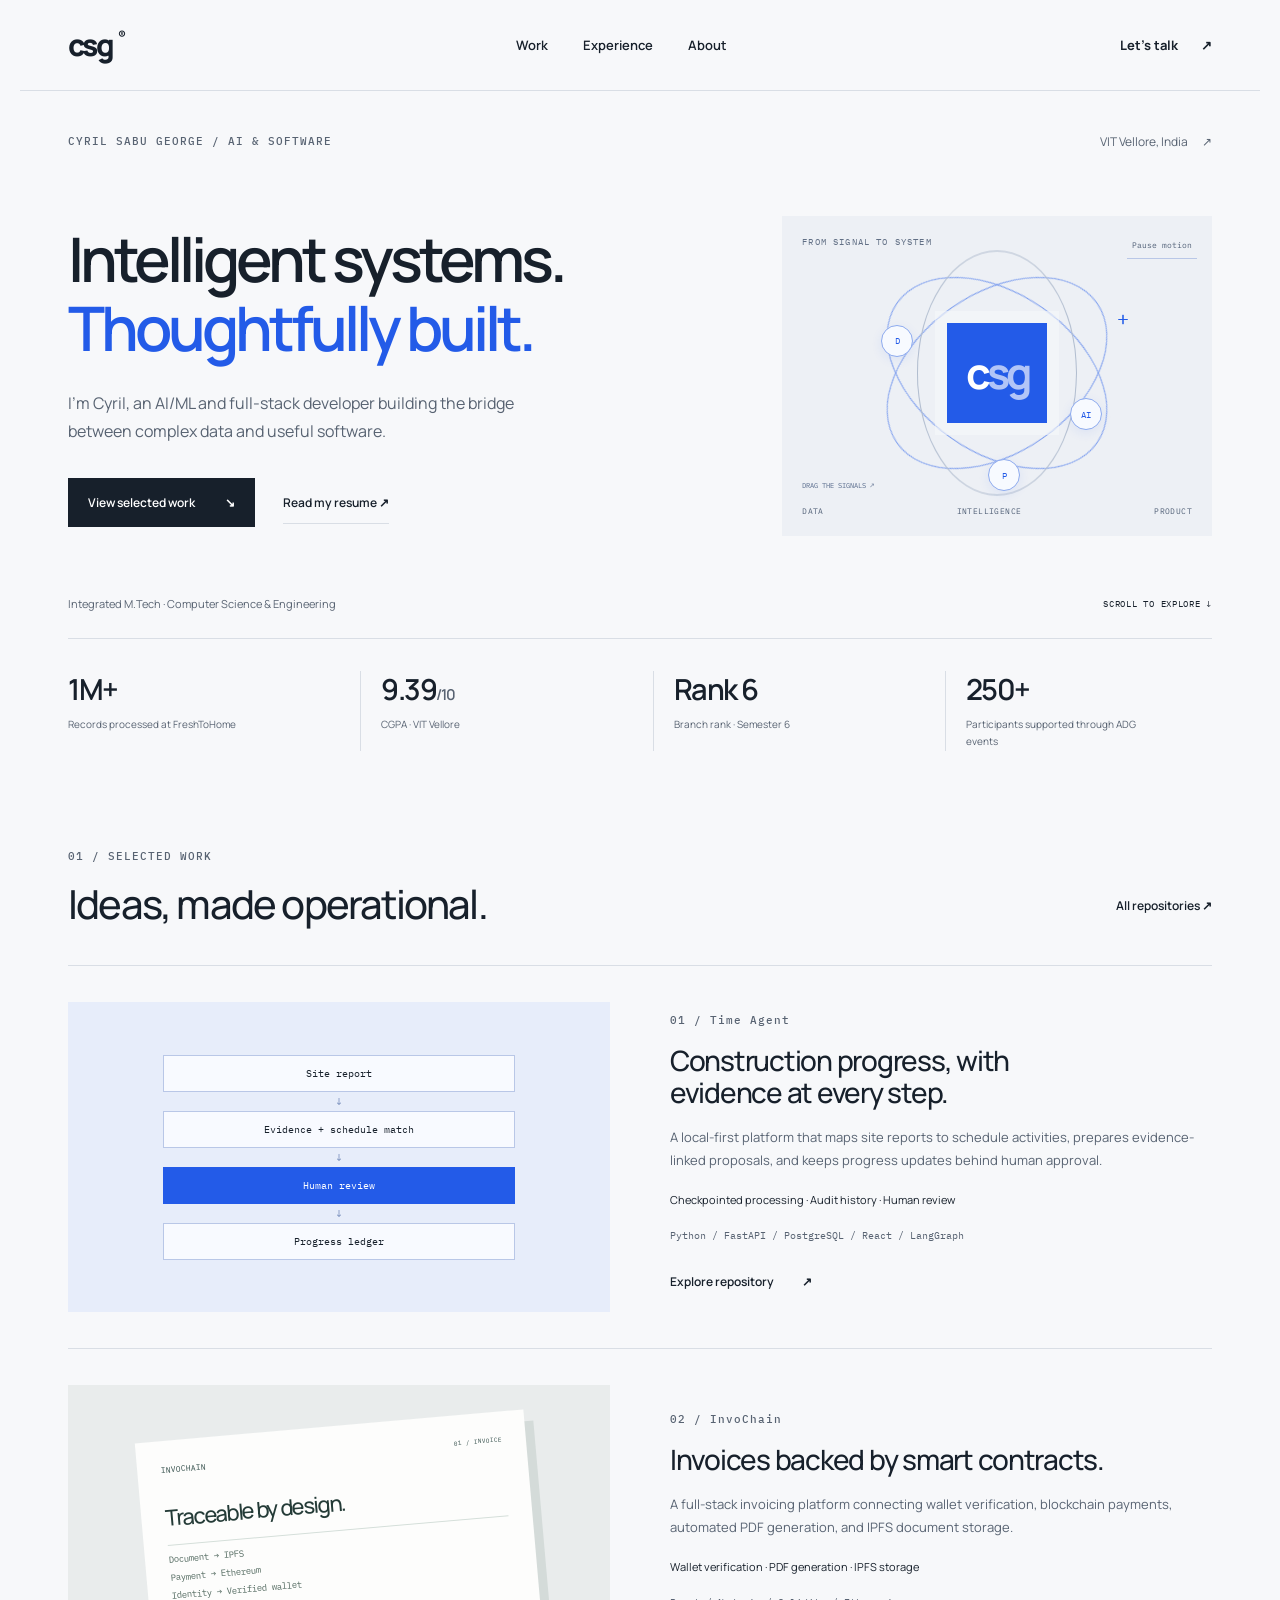
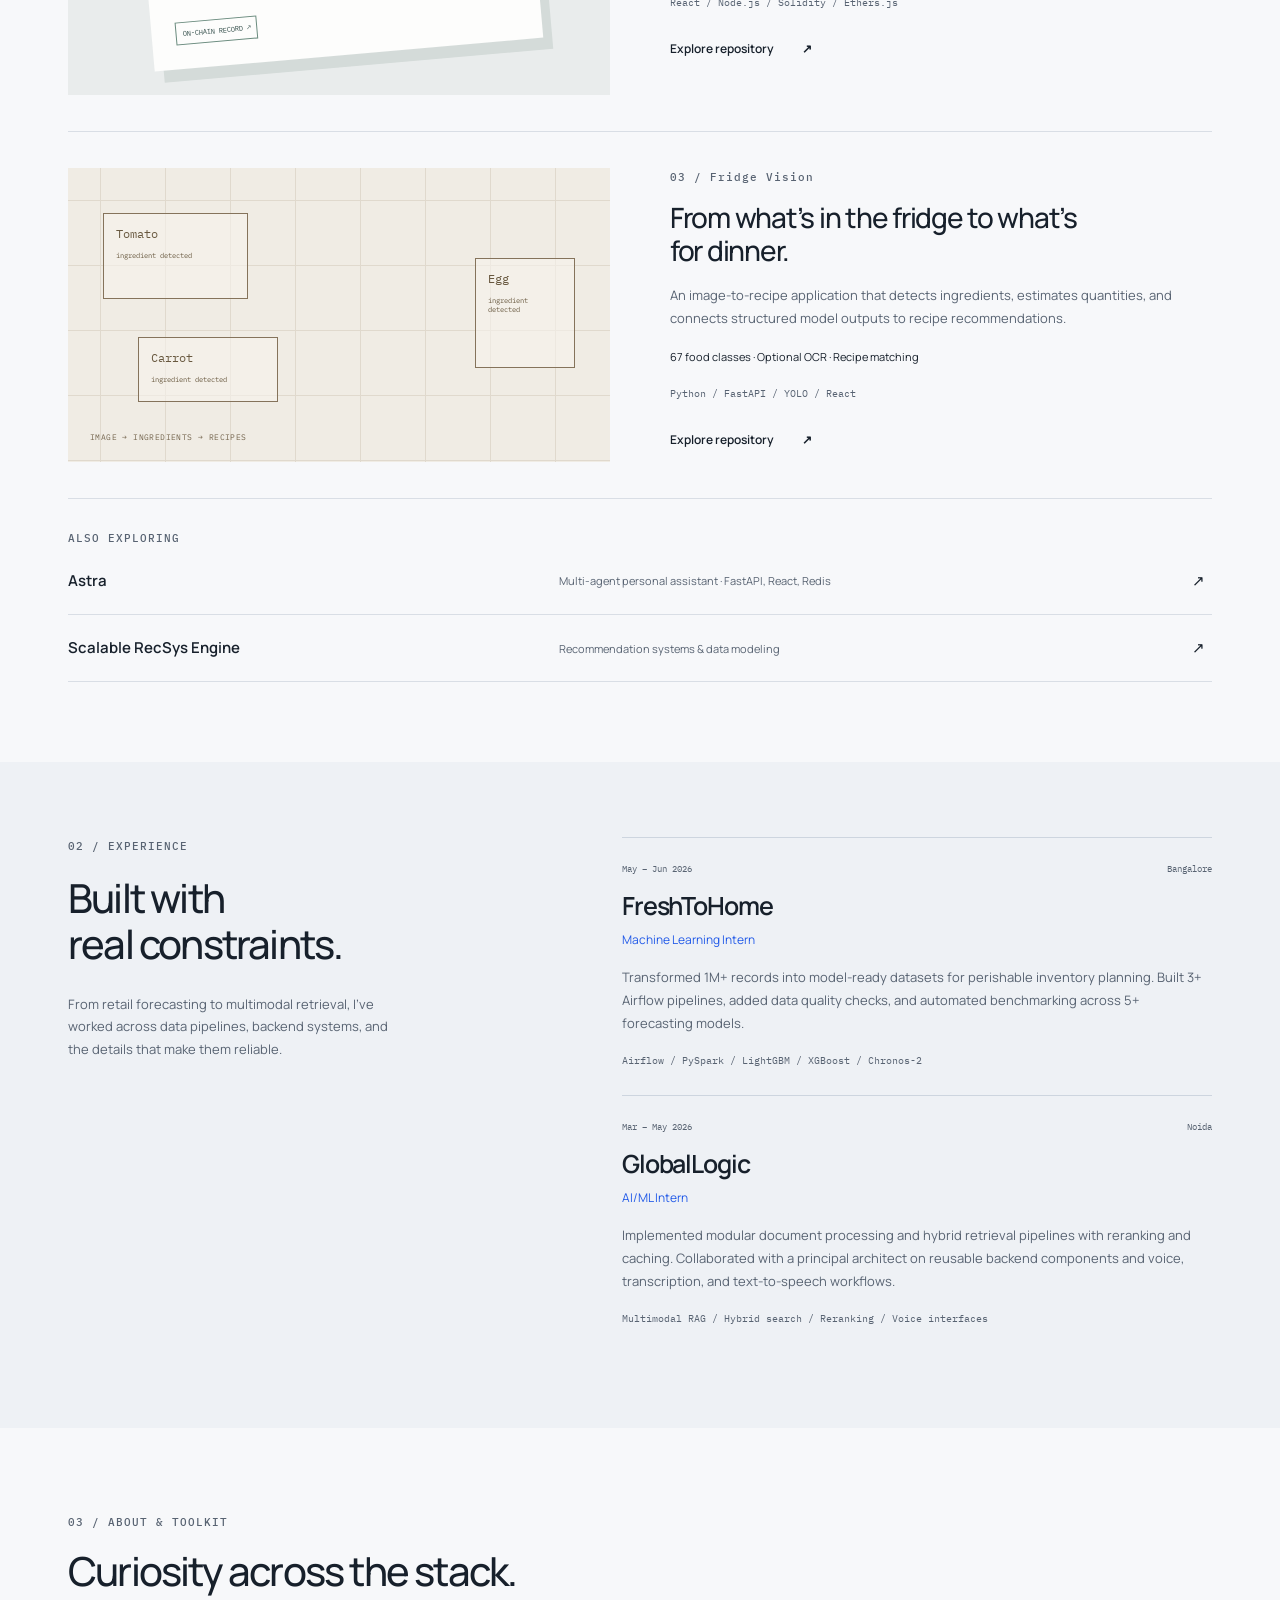
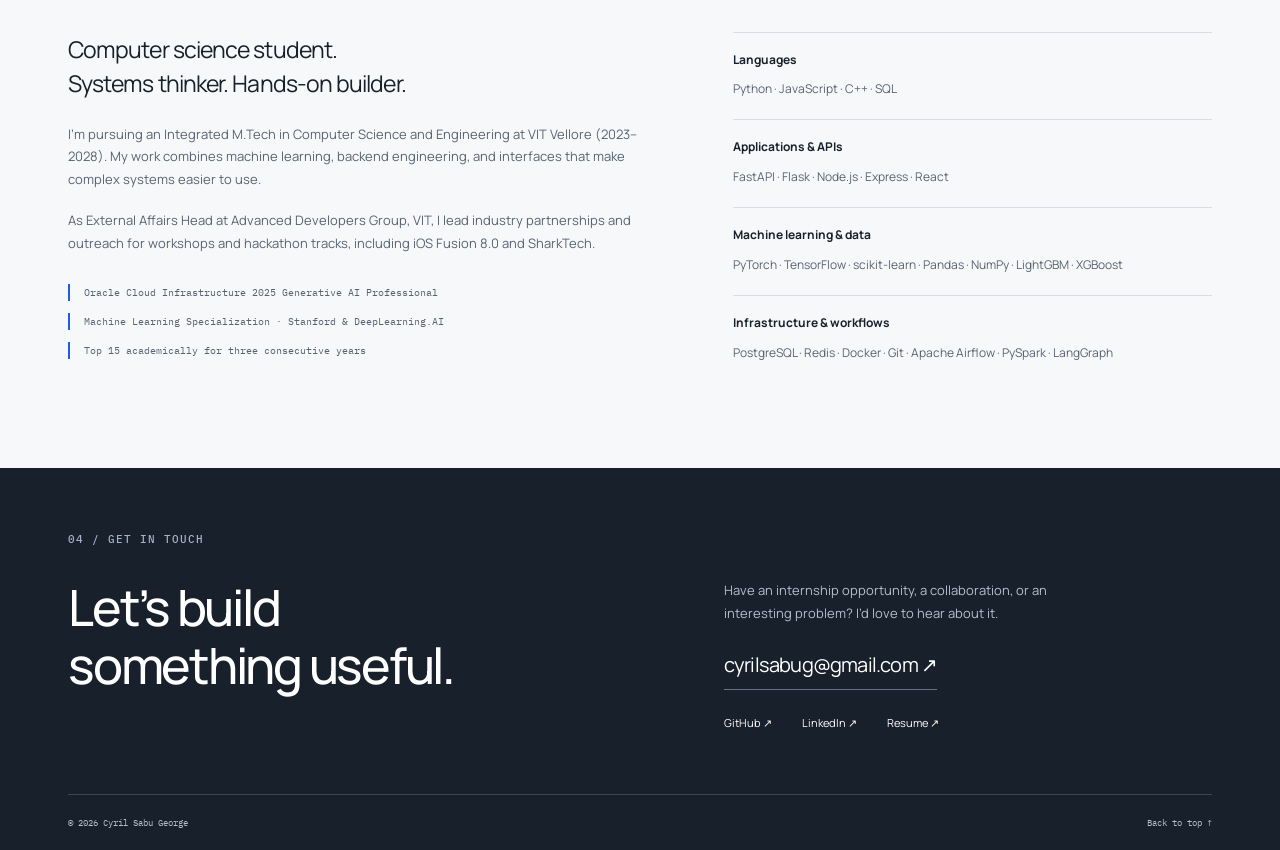
==== index.html @ 8dfe0733 "Redesign portfolio with verified resume content and interactive motion" ====
<!DOCTYPE html>
<html lang="en">
<head>
<meta charset="UTF-8">
<meta name="viewport" content="width=device-width, initial-scale=1">
<meta name="theme-color" content="#f7f8fa">
<title>Cyril Sabu George | AI & Software Engineering</title>
<meta name="description" content="Cyril Sabu George — AI/ML and full-stack developer. Explore evidence-led AI agents, computer vision, blockchain products, and demand forecasting experience.">
<link rel="preconnect" href="https://fonts.googleapis.com">
<link rel="preconnect" href="https://fonts.gstatic.com" crossorigin>
<link href="https://fonts.googleapis.com/css2?family=Manrope:wght@400;500;600;700;800&family=IBM+Plex+Mono:wght@400;500&display=swap" rel="stylesheet">
<link rel="stylesheet" href="portfolio-motion.css">
<script src="portfolio-motion.js" defer>
</script>
</head>
<body>
<a class="skip-link" href="#main">Skip to content</a>
<header class="header">
<a class="brand" href="#top">csg<span>®</span>
</a>
<nav aria-label="Primary navigation">
<a href="#work">Work</a>
<a href="#experience">Experience</a>
<a href="#about">About</a>
</nav>
<a class="nav-contact" href="#contact">Let’s talk <span>↗</span>
</a>
</header>
<main id="main">
<section class="hero wrap" id="top">
<div class="hero-top">
<p class="eyebrow">CYRIL SABU GEORGE / AI & SOFTWARE</p>
<p class="location">VIT Vellore, India <span>↗</span>
</p>
</div>
<div class="hero-grid">
<div>
<h1>Intelligent systems.<br>
<span>Thoughtfully built.</span>
</h1>
<p class="hero-description">I’m Cyril, an AI/ML and full-stack developer building the bridge between complex data and useful software.</p>
<div class="actions">
<a class="button" href="#work">View selected work <span>↘</span>
</a>
<a class="resume-link" href="assets/Cyril_Sabu_George_Resume.pdf" target="_blank" rel="noreferrer">Read my resume ↗</a>
</div>
</div>
<div class="hero-graphic" aria-label="Interactive signal illustration">
<div class="graphic-label">FROM SIGNAL TO SYSTEM</div>
<div class="orbital o1" aria-hidden="true">
</div>
<div class="orbital o2" aria-hidden="true">
</div>
<div class="orbital o3" aria-hidden="true">
</div>
<div class="core" aria-hidden="true">c<span>sg</span>
<i>+</i>
</div>
<div class="motion-controls"><button class="signal-node n1" aria-label="Move data signal" title="Drag me or use arrow keys">D</button><button class="signal-node n2" aria-label="Move intelligence signal" title="Drag me or use arrow keys">AI</button><button class="signal-node n3" aria-label="Move product signal" title="Drag me or use arrow keys">P</button></div><button class="motion-toggle" aria-pressed="false">Pause motion</button><span class="interaction-hint">DRAG THE SIGNALS ↗</span><div class="graphic-bottom">
<span>DATA</span>
<span>INTELLIGENCE</span>
<span>PRODUCT</span>
</div>
</div>
</div>
<div class="hero-footer">
<p>Integrated M.Tech · Computer Science & Engineering</p>
<a href="#work">SCROLL TO EXPLORE ↓</a>
</div>
</section>
<section class="proof wrap" aria-label="Professional highlights">
<div>
<strong>1M+</strong>
<span>Records processed at FreshToHome</span>
</div>
<div>
<strong>9.39<span>/10</span>
</strong>
<span>CGPA · VIT Vellore</span>
</div>
<div>
<strong>Rank 6</strong>
<span>Branch rank · Semester 6</span>
</div>
<div>
<strong>250+</strong>
<span>Participants supported through ADG events</span>
</div>
</section>
<section class="work wrap" id="work">
<div class="section-head">
<div>
<p class="eyebrow">01 / SELECTED WORK</p>
<h2>Ideas, made operational.</h2>
</div>
<a class="text-link" href="https://github.com/sudo8phoenix?tab=repositories" target="_blank" rel="noreferrer">All repositories ↗</a>
</div>
<article class="project">
<div class="project-art agent" aria-label="Time Agent conceptual workflow illustration">
<div class="flow">
<span>Site report</span>
<b>↓</b>
<span>Evidence + schedule match</span>
<b>↓</b>
<span class="blue">Human review</span>
<b>↓</b>
<span>Progress ledger</span>
</div>
</div>
<div class="project-copy">
<p class="eyebrow">01 / Time Agent</p>
<h3>Construction progress, with evidence at every step.</h3>
<p>A local-first platform that maps site reports to schedule activities, prepares evidence-linked proposals, and keeps progress updates behind human approval.</p>
<p class="project-note">Checkpointed processing · Audit history · Human review</p>
<p class="tech">Python / FastAPI / PostgreSQL / React / LangGraph</p>
<a class="text-link" href="https://github.com/sudo8phoenix/Time_Agent" target="_blank" rel="noreferrer">Explore repository <span>↗</span>
</a>
</div>
</article>
<article class="project">
<div class="project-art chain" aria-label="InvoChain conceptual workflow illustration">
<div class="invoice">
<div>INVOCHAIN <span>01 / INVOICE</span>
</div>
<p class="invoice-title">Traceable by design.</p>
<hr>
<p>Document → IPFS</p>
<p>Payment → Ethereum</p>
<p>Identity → Verified wallet</p>
<div class="stamp">ON-CHAIN RECORD ↗</div>
</div>
</div>
<div class="project-copy">
<p class="eyebrow">02 / InvoChain</p>
<h3>Invoices backed by smart contracts.</h3>
<p>A full-stack invoicing platform connecting wallet verification, blockchain payments, automated PDF generation, and IPFS document storage.</p>
<p class="project-note">Wallet verification · PDF generation · IPFS storage</p>
<p class="tech">React / Node.js / Solidity / Ethers.js</p>
<a class="text-link" href="https://github.com/sudo8phoenix/InvoChain" target="_blank" rel="noreferrer">Explore repository <span>↗</span>
</a>
</div>
</article>
<article class="project">
<div class="project-art vision" aria-label="Fridge Vision conceptual workflow illustration">
<div class="vision">
<div class="detect d1">Tomato <small>ingredient detected</small>
</div>
<div class="detect d2">Egg <small>ingredient detected</small>
</div>
<div class="detect d3">Carrot <small>ingredient detected</small>
</div>
<span>IMAGE → INGREDIENTS → RECIPES</span>
</div>
</div>
<div class="project-copy">
<p class="eyebrow">03 / Fridge Vision</p>
<h3>From what’s in the fridge to what’s for dinner.</h3>
<p>An image-to-recipe application that detects ingredients, estimates quantities, and connects structured model outputs to recipe recommendations.</p>
<p class="project-note">67 food classes · Optional OCR · Recipe matching</p>
<p class="tech">Python / FastAPI / YOLO / React</p>
<a class="text-link" href="https://github.com/sudo8phoenix/Fridge_Vision" target="_blank" rel="noreferrer">Explore repository <span>↗</span>
</a>
</div>
</article>
<div class="more-work">
<p class="eyebrow">ALSO EXPLORING</p>
<a href="https://github.com/sudo8phoenix/Astra" target="_blank" rel="noreferrer">
<strong>Astra</strong>
<span>Multi-agent personal assistant · FastAPI, React, Redis</span>
<b>↗</b>
</a>
<a href="https://github.com/sudo8phoenix/Scalable-RecSys-Engine" target="_blank" rel="noreferrer">
<strong>Scalable RecSys Engine</strong>
<span>Recommendation systems & data modeling</span>
<b>↗</b>
</a>
</div>
</section>
<section class="experience" id="experience">
<div class="wrap experience-grid">
<div>
<p class="eyebrow">02 / EXPERIENCE</p>
<h2>Built with<br>real constraints.</h2>
<p class="section-intro">From retail forecasting to multimodal retrieval, I’ve worked across data pipelines, backend systems, and the details that make them reliable.</p>
</div>
<div class="timeline">
<article>
<div class="role-meta">
<span>May – Jun 2026</span>
<span>Bangalore</span>
</div>
<h3>FreshToHome</h3>
<p class="role">Machine Learning Intern</p>
<p>Transformed 1M+ records into model-ready datasets for perishable inventory planning. Built 3+ Airflow pipelines, added data quality checks, and automated benchmarking across 5+ forecasting models.</p>
<p class="tech">Airflow / PySpark / LightGBM / XGBoost / Chronos-2</p>
</article>
<article>
<div class="role-meta">
<span>Mar – May 2026</span>
<span>Noida</span>
</div>
<h3>GlobalLogic</h3>
<p class="role">AI/ML Intern</p>
<p>Implemented modular document processing and hybrid retrieval pipelines with reranking and caching. Collaborated with a principal architect on reusable backend components and voice, transcription, and text-to-speech workflows.</p>
<p class="tech">Multimodal RAG / Hybrid search / Reranking / Voice interfaces</p>
</article>
</div>
</div>
</section>
<section class="about wrap" id="about">
<div class="section-head">
<div>
<p class="eyebrow">03 / ABOUT & TOOLKIT</p>
<h2>Curiosity across the stack.</h2>
</div>
</div>
<div class="about-grid">
<div>
<p class="about-lead">Computer science student.<br>Systems thinker. Hands-on builder.</p>
<p>I’m pursuing an Integrated M.Tech in Computer Science and Engineering at VIT Vellore (2023–2028). My work combines machine learning, backend engineering, and interfaces that make complex systems easier to use.</p>
<p>As External Affairs Head at Advanced Developers Group, VIT, I lead industry partnerships and outreach for workshops and hackathon tracks, including iOS Fusion 8.0 and SharkTech.</p>
<div class="credentials">
<span>Oracle Cloud Infrastructure 2025 Generative AI Professional</span>
<span>Machine Learning Specialization · Stanford & DeepLearning.AI</span>
<span>Top 15 academically for three consecutive years</span>
</div>
</div>
<div class="toolkit">
<div>
<h3>Languages</h3>
<p>Python · JavaScript · C++ · SQL</p>
</div>
<div>
<h3>Applications & APIs</h3>
<p>FastAPI · Flask · Node.js · Express · React</p>
</div>
<div>
<h3>Machine learning & data</h3>
<p>PyTorch · TensorFlow · scikit-learn · Pandas · NumPy · LightGBM · XGBoost</p>
</div>
<div>
<h3>Infrastructure & workflows</h3>
<p>PostgreSQL · Redis · Docker · Git · Apache Airflow · PySpark · LangGraph</p>
</div>
</div>
</div>
</section>
<section class="contact" id="contact">
<div class="wrap">
<p class="eyebrow">04 / GET IN TOUCH</p>
<div class="contact-grid">
<h2>Let’s build<br>something useful.</h2>
<div>
<p>Have an internship opportunity, a collaboration, or an interesting problem? I’d love to hear about it.</p>
<a class="email" href="mailto:cyrilsabug@gmail.com">cyrilsabug@gmail.com ↗</a>
<div class="socials">
<a href="https://github.com/sudo8phoenix" target="_blank" rel="noreferrer">GitHub ↗</a>
<a href="https://linkedin.com/in/cyrilsabugeorge" target="_blank" rel="noreferrer">LinkedIn ↗</a>
<a href="assets/Cyril_Sabu_George_Resume.pdf" target="_blank" rel="noreferrer">Resume ↗</a>
</div>
</div>
</div>
<footer>
<span>© <span id="year">2026</span> Cyril Sabu George</span>
<a href="#top">Back to top ↑</a>
</footer>
</div>
</section>
</main>
</body>
</html>
---- portfolio-motion.css ----
/* Editorial portfolio — ink, paper, electric blue. */
:root{--paper:#f7f8fa;--ink:#17202b;--muted:#586372;--line:#d9dee5;--blue:#235be8;--mono:'IBM Plex Mono',monospace;--sans:'Manrope',sans-serif}
*{box-sizing:border-box}
html{scroll-behavior:smooth;scroll-padding-top:35px}
body{margin:0;background:var(--paper);color:var(--ink);font-family:var(--sans);font-size:15px;line-height:1.75}
a{color:inherit;text-decoration:none}
button,a{-webkit-tap-highlight-color:transparent}
a:focus-visible{outline:3px solid var(--blue);outline-offset:6px}
a:hover{color:var(--blue)}
::selection{background:#cbd9ff}
h1,h2,h3,h4,p{margin:0}
h1,h2,h3,h4{line-height:1.15;letter-spacing:-.045em}
p{color:var(--muted)}
.wrap{max-width:1240px;margin:auto;padding-inline:48px}
.header{max-width:1240px;margin:auto;padding:30px 48px;display:flex;align-items:center;justify-content:space-between;border-bottom:1px solid var(--line)}
.brand{font-size:30px;font-weight:800;letter-spacing:-.09em;line-height:1}
.brand span{font-size:12px;vertical-align:top;margin-left:6px}
.header nav{display:flex;gap:35px;font-size:13px;font-weight:600}
.nav-contact{font-size:13px;font-weight:700}
.nav-contact span{margin-left:20px}
.hero{padding-top:40px}
.hero-top,.hero-footer{display:flex;justify-content:space-between;align-items:center;gap:20px}
.eyebrow{font-family:var(--mono);font-size:11px;letter-spacing:.09em;font-weight:500;color:var(--muted)}
.location{font-size:12px}
.location span{margin-left:12px}
.hero-grid{display:grid;grid-template-columns:1.55fr 1fr;gap:48px;align-items:center;padding:64px 0 58px}
h1{font-size:clamp(40px,4.8vw,66px);font-weight:600;letter-spacing:-.065em;line-height:1.12}
h1>span{color:var(--blue)}
.hero-description{max-width:470px;margin-top:26px;font-size:16px;line-height:1.8}
.actions{display:flex;align-items:center;gap:28px;margin-top:32px}
.button{background:var(--ink);color:white;padding:14px 20px;font-size:12px;font-weight:600;display:inline-flex;gap:30px;align-items:center}
.button:hover{background:var(--blue);color:white}
.resume-link{font-size:12px;font-weight:600;border-bottom:1px solid var(--line);padding:10px 0}
.hero-graphic{height:320px;position:relative;overflow:hidden;background:#edf0f5;background-image:radial-gradient(#cbd2dd .7px,transparent .7px);background-size:16px 16px}
.graphic-label{position:absolute;top:20px;left:20px;font:9px var(--mono);letter-spacing:.13em;color:#616f85}
.orbital{position:absolute;width:245px;height:160px;border:1px solid #7c9dee;border-radius:50%;left:50%;top:49%;transform:translate(-50%,-50%) rotate(-35deg)}
.o2{transform:translate(-50%,-50%) rotate(35deg)}
.o3{transform:translate(-50%,-50%) rotate(90deg);border-color:#b1bdcf}
.core{position:absolute;top:49%;left:50%;transform:translate(-50%,-50%);width:100px;height:100px;display:flex;align-items:center;justify-content:center;background:var(--blue);color:white;font-size:43px;font-weight:700;letter-spacing:-.09em;box-shadow:0 0 0 12px #f7f8fa90}
.core span{opacity:.65}
.core i{position:absolute;font:20px var(--mono);right:-78px;top:-18px;color:var(--blue)}
.graphic-bottom{position:absolute;bottom:20px;left:20px;right:20px;display:flex;justify-content:space-between;font:8px var(--mono);letter-spacing:.05em;color:#516077}
.hero-footer{padding-bottom:25px;border-bottom:1px solid var(--line)}
.hero-footer p{font-size:11px}
.hero-footer a{font:9px var(--mono);letter-spacing:.08em}
.proof{display:grid;grid-template-columns:repeat(4,1fr);padding-block:32px 48px;gap:25px}
.proof>div{border-left:1px solid var(--line);padding-left:20px}
.proof>div:first-child{border-left:0;padding-left:0}
.proof strong{font-size:29px;letter-spacing:-.05em;font-weight:600;display:block;line-height:1.3}
.proof strong span{font-size:15px;color:var(--muted)}
.proof div>span{font-size:10px;color:var(--muted);display:block;margin-top:7px;max-width:185px}
.work{padding-top:48px;padding-bottom:80px}
.section-head{display:flex;align-items:end;justify-content:space-between;gap:30px;margin-bottom:38px}
.section-head h2{margin-top:15px}
h2{font-size:40px;font-weight:500}
.text-link{font-size:12px;font-weight:600;display:inline-flex;gap:28px;align-items:center;min-height:44px}
.project{display:grid;grid-template-columns:1fr 1fr;gap:60px;padding-block:36px;border-top:1px solid var(--line);align-items:center}
.project-art{height:310px;display:grid;place-items:center;position:relative;overflow:hidden}
.agent{background:#e7edfa}
.flow{width:65%;display:grid;justify-items:center;gap:3px;font:10px var(--mono)}
.flow span{padding:11px 14px;border:1px solid #b9c7e7;background:#f8faff;width:100%;text-align:center}
.flow b{font-weight:400;color:#6981b3}
.flow .blue{background:var(--blue);border-color:var(--blue);color:white}
.project-copy h3{font-size:28px;font-weight:500;margin:14px 0 18px;max-width:440px}
.project-copy>p:not(.eyebrow){font-size:13px}
.project-copy .project-note{font-size:11px!important;margin-top:18px;color:var(--ink)}
.tech{font-family:var(--mono);font-size:10px!important;line-height:1.8;margin-top:18px;color:var(--muted)}
.project-copy .text-link{margin-top:15px}
.chain{background:#e9ecec}
.invoice{background:#fdfdfc;width:72%;padding:24px;transform:rotate(-5deg);box-shadow:9px 12px 0 #d4dbd9;font:9px var(--mono);color:#324d49}
.invoice>div:first-child{display:flex;justify-content:space-between;font-size:8px}
.invoice span{font-size:6px}
.invoice .invoice-title{font:500 22px var(--sans);letter-spacing:-.06em;margin:28px 0 12px;color:#243b37}
.invoice hr{border:0;border-top:1px solid #d5dfda}
.invoice p{font-size:9px;line-height:2;color:#536a60}
.stamp{margin-top:18px;border:1px solid #6a8b7e;display:inline-block;padding:6px;font-size:7px}
.vision{width:100%;height:100%;background:#f0ece4;position:relative;background-image:linear-gradient(90deg,transparent 49.8%,#e0d9cd 50%,transparent 50.2%),linear-gradient(transparent 49.8%,#e0d9cd 50%,transparent 50.2%);background-size:65px 65px}
.detect{position:absolute;border:1px solid #85735b;width:145px;height:86px;padding:12px;font:12px var(--mono);color:#68583f;background:#f7f3ed99}
.detect small{display:block;font-size:7px;margin-top:10px}
.d1{top:45px;left:35px}
.d2{top:90px;right:35px;width:100px;height:110px}
.d3{bottom:60px;left:70px;width:140px;height:65px}
.vision>span{position:absolute;bottom:20px;left:22px;font:8px var(--mono);letter-spacing:.05em;color:#75664f}
.more-work{border-top:1px solid var(--line);padding-top:30px}
.more-work>a{display:grid;grid-template-columns:1fr 1.3fr 20px;gap:20px;align-items:center;border-bottom:1px solid var(--line);padding:20px 0}
.more-work strong{font-weight:600;font-size:15px}
.more-work span{font-size:11px;color:var(--muted)}
.more-work b{font-weight:400}
.experience{background:#eef1f5;padding:75px 0}
.experience-grid{display:grid;grid-template-columns:1fr 1.3fr;gap:100px}
.experience h2{margin:18px 0 26px}
.section-intro{max-width:320px;font-size:13px}
.timeline article{border-top:1px solid #cdd5df;padding:25px 0}
.role-meta{display:flex;justify-content:space-between;font:9px var(--mono);color:var(--muted);margin-bottom:18px}
.timeline h3{font-size:25px;font-weight:600}
.role{font-size:12px;color:var(--blue);margin:8px 0 16px}
.timeline article>p:not(.role):not(.tech){font-size:13px}
.about{padding-block:85px}
.about-grid{display:grid;grid-template-columns:1.2fr 1fr;gap:90px}
.about-lead{font-size:23px;letter-spacing:-.04em;line-height:1.5;color:var(--ink);margin-bottom:22px}
.about-grid p:not(.about-lead){font-size:13px;margin-bottom:18px}
.credentials{margin-top:30px;display:grid;gap:12px}
.credentials span{font:10px/1.7 var(--mono);padding-left:14px;border-left:2px solid var(--blue);color:var(--muted)}
.toolkit>div{padding:20px 0;border-top:1px solid var(--line)}
.toolkit h3{font-size:12px;letter-spacing:0;margin-bottom:12px;font-weight:700}
.toolkit p{margin:0!important;font-size:12px!important}
.contact{background:var(--ink);color:white;padding:62px 0 0}
.contact .eyebrow{color:#a5b2c5}
.contact-grid{display:grid;grid-template-columns:1.2fr 1fr;gap:70px;margin:30px 0 62px}
.contact h2{font-size:50px}
.contact p:not(.eyebrow){color:#b5bfce;font-size:13px;max-width:350px}
.email{display:inline-block;font-size:20px;letter-spacing:-.04em;border-bottom:1px solid #667385;margin-top:22px;padding-bottom:7px}
.contact a:hover{color:#91b1ff}
.socials{display:flex;gap:30px;font-size:11px;margin-top:23px}
footer{display:flex;justify-content:space-between;gap:20px;border-top:1px solid #3b4655;padding:22px 0;font:9px var(--mono);color:#b5bfce}
.skip-link{position:absolute;top:-70px;left:20px;background:var(--ink);color:white;padding:12px;z-index:10}
.skip-link:focus{top:10px}
@media(min-width:1500px){.hero-grid{padding-block:85px}
.hero-graphic{height:350px}
}
@media(max-width:1000px){.wrap,.header{padding-inline:32px}
.hero-grid{gap:25px;grid-template-columns:1.4fr 1fr}
.hero-graphic{height:280px}
h1{font-size:45px}
.actions{gap:20px}
.project{gap:35px}
.experience-grid{gap:50px}
.about-grid{gap:50px}
.project-art{height:290px}
.contact h2{font-size:43px}
}
@media(max-width:767px){.wrap,.header{padding-inline:24px}
.header{padding-block:22px}
.header nav{gap:20px;font-size:11px}
.nav-contact{display:none}
.hero{padding-top:26px}
.hero-top{align-items:start}
.location{font-size:9px}
.eyebrow{font-size:9px}
.hero-grid{grid-template-columns:1fr;padding-block:38px;gap:32px}
h1{font-size:clamp(35px,7.8vw,54px)}
.hero-description{font-size:14px;margin-top:20px}
.hero-graphic{height:240px}
.orbital{width:210px;height:140px}
.core{height:85px;width:85px;font-size:37px}
.hero-footer p{max-width:200px;font-size:10px}
.hero-footer a{font-size:8px}
.proof{grid-template-columns:repeat(2,1fr);gap:25px;padding-block:28px 10px}
.proof>div:nth-child(3){border-left:0;padding-left:0}
.proof strong{font-size:25px}
.work{padding-top:48px;padding-bottom:55px}
.section-head{align-items:start;flex-direction:column;gap:10px;margin-bottom:25px}
h2{font-size:32px}
.project{grid-template-columns:1fr;gap:25px;padding-block:28px}
.project-art{height:270px}
.project-copy h3{font-size:27px}
.more-work>a{grid-template-columns:1fr 20px;gap:6px}
.more-work span{grid-row:2}
.more-work b{grid-column:2;grid-row:1}
.experience{padding-block:50px}
.experience-grid,.about-grid,.contact-grid{grid-template-columns:1fr;gap:35px}
.section-intro{max-width:460px}
.experience h2 br{display:none}
.about{padding-block:55px}
.contact{padding-top:45px}
.contact-grid{margin-bottom:42px}
.contact h2{font-size:40px}
.email{font-size:20px}
.toolkit>div{padding-block:17px}
footer{font-size:8px}
.actions{gap:22px;flex-wrap:wrap}
.button{font-size:11px}
.resume-link{font-size:11px}
}
@media(max-width:360px){.wrap,.header{padding-inline:18px}
.header nav{gap:15px}
.location{display:none}
h1{font-size:33px}
.hero-footer{gap:12px}
.email{font-size:18px}
.actions{gap:12px}
}
@media(prefers-reduced-motion:reduce){html{scroll-behavior:auto}
}
.hero-graphic{perspective:700px;--tilt-x:0deg;--tilt-y:0deg;--scroll-turn:0deg}
.orbital{transition:transform .6s ease;transform:translate(-50%,-50%) rotate(calc(-35deg + var(--scroll-turn))) rotateX(var(--tilt-x)) rotateY(var(--tilt-y))}
.o2{transform:translate(-50%,-50%) rotate(calc(35deg - var(--scroll-turn))) rotateX(var(--tilt-x)) rotateY(var(--tilt-y))}
.o3{transform:translate(-50%,-50%) rotate(calc(90deg + var(--scroll-turn))) rotateX(var(--tilt-x)) rotateY(var(--tilt-y))}
.core{transition:transform .4s ease;transform:translate(-50%,-50%) rotateX(var(--tilt-x)) rotateY(var(--tilt-y))}
.signal-node{position:absolute;z-index:2;width:32px;height:32px;border:1px solid #8ca9ed;background:#f7faff;color:var(--blue);border-radius:50%;font:9px var(--mono);cursor:grab;touch-action:none;box-shadow:0 3px 12px #235be815;animation:signal-float 5s ease-in-out infinite;transition:box-shadow .2s}
.signal-node:hover{box-shadow:0 0 0 5px #235be815}.signal-node:active{cursor:grabbing}.signal-node:focus-visible,.motion-toggle:focus-visible{outline:3px solid var(--blue);outline-offset:4px}.n1{left:23%;top:34%}.n2{left:67%;top:57%;animation-delay:-2s}.n3{left:48%;top:76%;animation-delay:-3s}.signal-node.dragging,.signal-node.moved{animation:none}.motion-toggle{position:absolute;top:15px;right:15px;border:0;border-bottom:1px solid #b9c7e7;background:transparent;color:#516077;font:8px var(--mono);padding:5px;cursor:pointer;min-height:28px}.graphic-label{max-width:55%}.interaction-hint{position:absolute;bottom:46px;left:20px;font:7px var(--mono);color:#586b8c}.motion-paused .signal-node{animation-play-state:paused}.scroll-reveal{opacity:.18;transform:translateY(24px);transition:opacity .7s ease,transform .7s cubic-bezier(.2,.65,.25,1)}.scroll-reveal.is-visible{opacity:1;transform:translateY(0)}.project-art{transition:transform .6s ease}.project:hover .project-art{transform:translateY(-4px)}.text-link span{transition:transform .2s}.text-link:hover span{transform:translate(3px,-3px)}.scroll-progress{position:fixed;top:0;left:0;z-index:20;width:100%;height:2px;background:var(--blue);transform:scaleX(0);transform-origin:left;pointer-events:none}@keyframes signal-float{0%,100%{transform:translateY(0)}50%{transform:translateY(-9px)}}@media(max-width:767px){.signal-node{width:36px;height:36px}.n3{top:71%}.motion-toggle{min-height:36px}.interaction-hint{bottom:43px}}@media(prefers-reduced-motion:reduce){.signal-node{animation:none}.scroll-reveal{opacity:1;transform:none;transition:none}.orbital,.core,.project-art{transition:none}.project:hover .project-art{transform:none}}
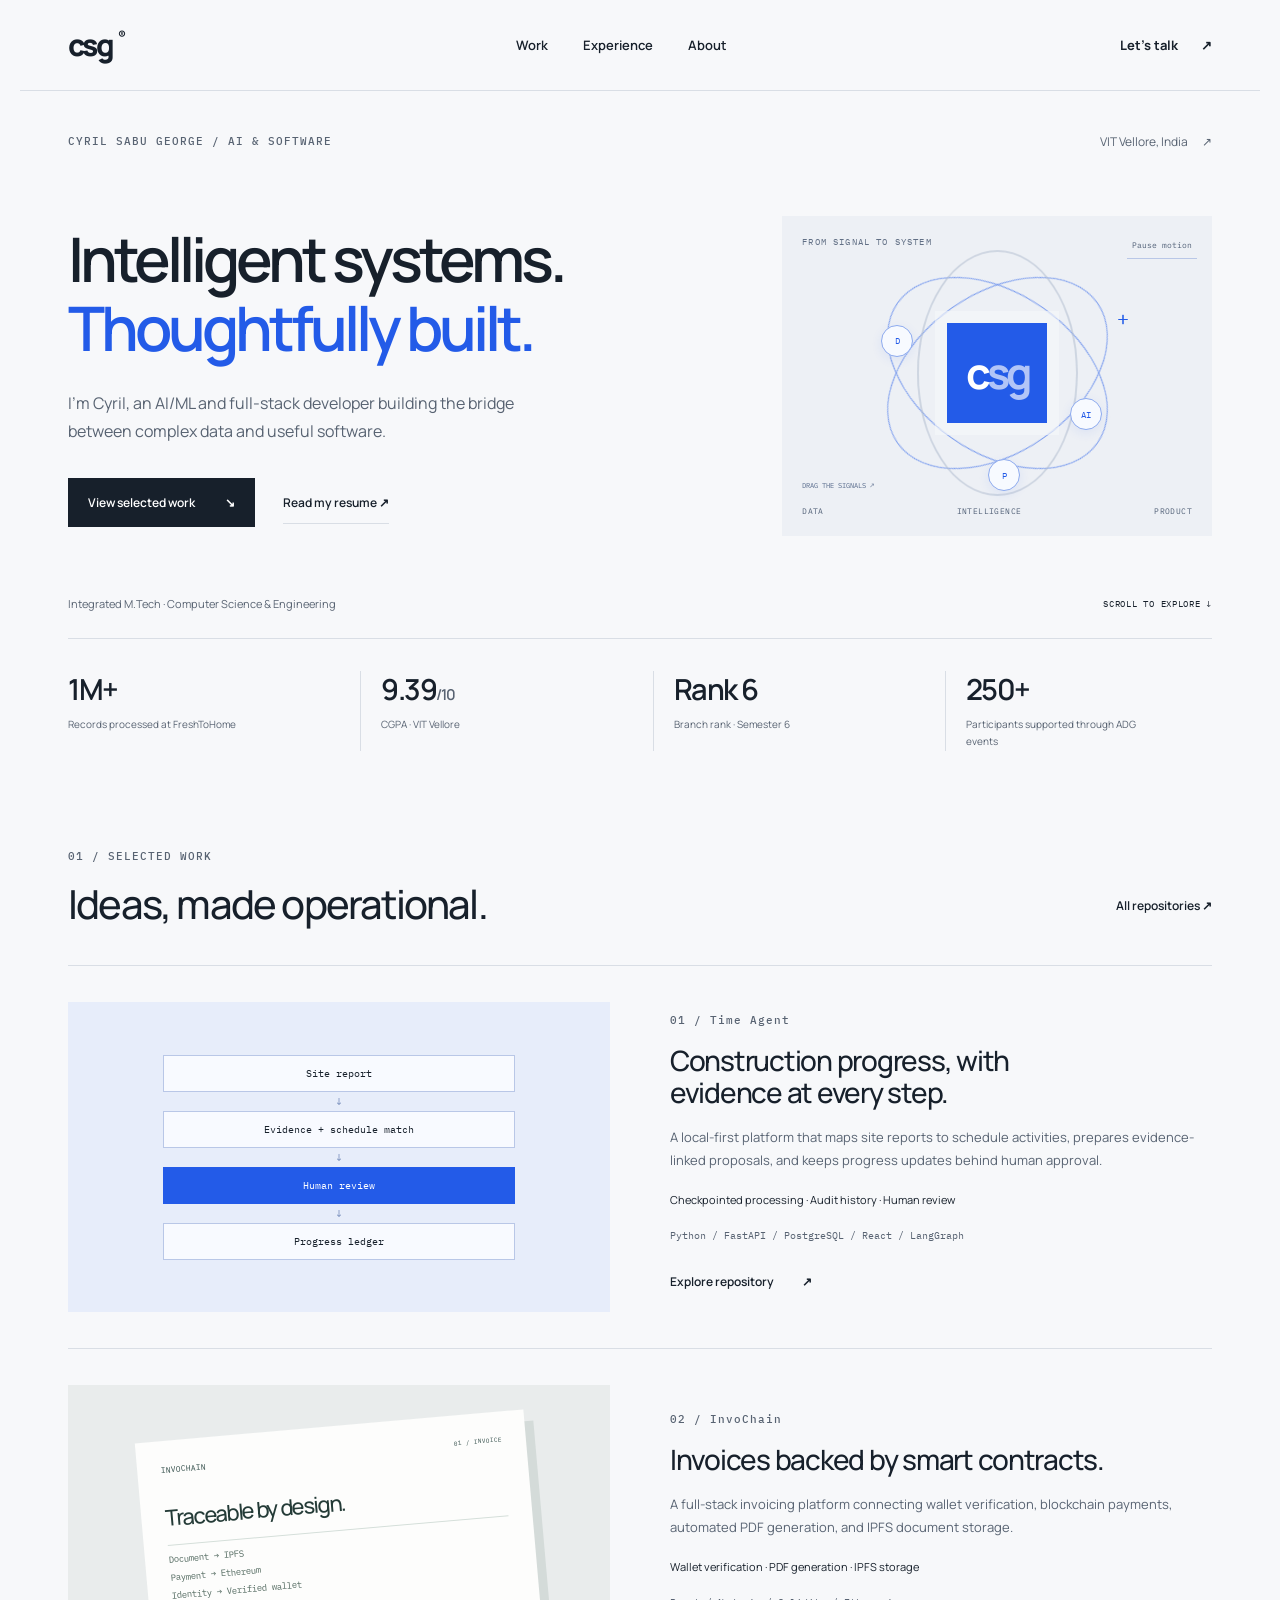
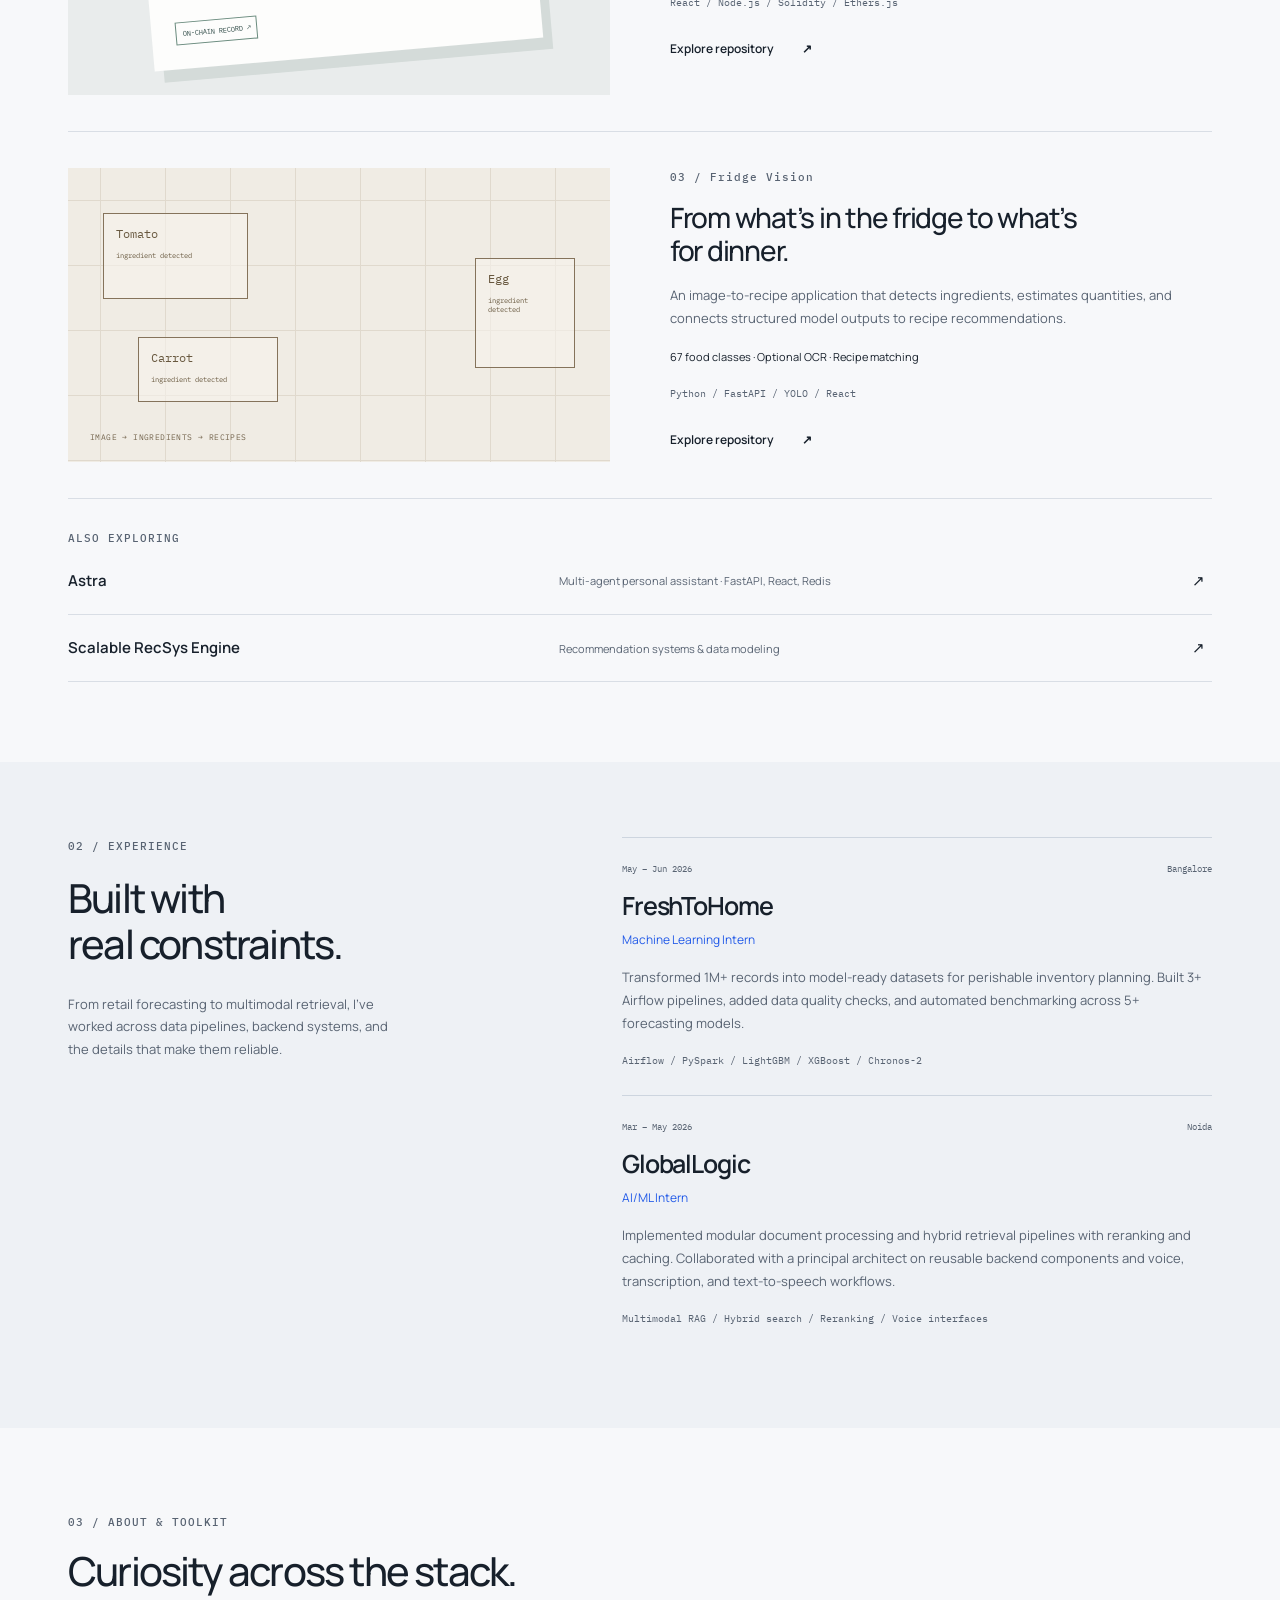
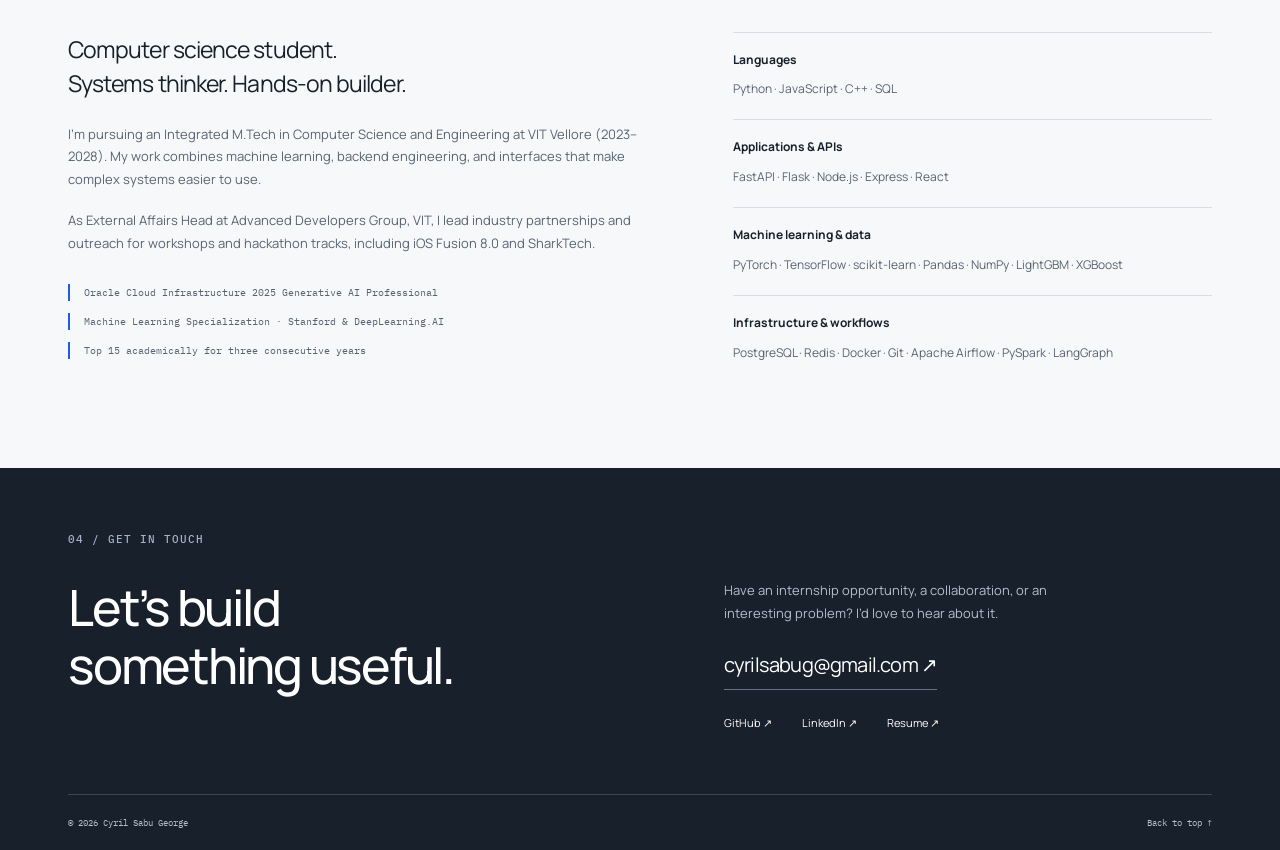
==== commit 17af414e: "Keep interactive orbital layout centered across viewports" ====
--- a/index.html
+++ b/index.html
@@ -180,7 +180,7 @@
 <div class="wrap experience-grid">
 <div>
 <p class="eyebrow">02 / EXPERIENCE</p>
-<h2>Built with<br>real constraints.</h2>
+<h2>Built with <br>real constraints.</h2>
 <p class="section-intro">From retail forecasting to multimodal retrieval, I’ve worked across data pipelines, backend systems, and the details that make them reliable.</p>
 </div>
 <div class="timeline">
--- a/portfolio-motion.css
+++ b/portfolio-motion.css
@@ -189,3 +189,9 @@
 .core{transition:transform .4s ease;transform:translate(-50%,-50%) rotateX(var(--tilt-x)) rotateY(var(--tilt-y))}
 .signal-node{position:absolute;z-index:2;width:32px;height:32px;border:1px solid #8ca9ed;background:#f7faff;color:var(--blue);border-radius:50%;font:9px var(--mono);cursor:grab;touch-action:none;box-shadow:0 3px 12px #235be815;animation:signal-float 5s ease-in-out infinite;transition:box-shadow .2s}
 .signal-node:hover{box-shadow:0 0 0 5px #235be815}.signal-node:active{cursor:grabbing}.signal-node:focus-visible,.motion-toggle:focus-visible{outline:3px solid var(--blue);outline-offset:4px}.n1{left:23%;top:34%}.n2{left:67%;top:57%;animation-delay:-2s}.n3{left:48%;top:76%;animation-delay:-3s}.signal-node.dragging,.signal-node.moved{animation:none}.motion-toggle{position:absolute;top:15px;right:15px;border:0;border-bottom:1px solid #b9c7e7;background:transparent;color:#516077;font:8px var(--mono);padding:5px;cursor:pointer;min-height:28px}.graphic-label{max-width:55%}.interaction-hint{position:absolute;bottom:46px;left:20px;font:7px var(--mono);color:#586b8c}.motion-paused .signal-node{animation-play-state:paused}.scroll-reveal{opacity:.18;transform:translateY(24px);transition:opacity .7s ease,transform .7s cubic-bezier(.2,.65,.25,1)}.scroll-reveal.is-visible{opacity:1;transform:translateY(0)}.project-art{transition:transform .6s ease}.project:hover .project-art{transform:translateY(-4px)}.text-link span{transition:transform .2s}.text-link:hover span{transform:translate(3px,-3px)}.scroll-progress{position:fixed;top:0;left:0;z-index:20;width:100%;height:2px;background:var(--blue);transform:scaleX(0);transform-origin:left;pointer-events:none}@keyframes signal-float{0%,100%{transform:translateY(0)}50%{transform:translateY(-9px)}}@media(max-width:767px){.signal-node{width:36px;height:36px}.n3{top:71%}.motion-toggle{min-height:36px}.interaction-hint{bottom:43px}}@media(prefers-reduced-motion:reduce){.signal-node{animation:none}.scroll-reveal{opacity:1;transform:none;transition:none}.orbital,.core,.project-art{transition:none}.project:hover .project-art{transform:none}}
+/* Keep orbital centers stable while Safari interpolates 3D transforms. */
+.orbital{left:calc(50% - 122.5px);top:calc(49% - 80px);transform:rotate(calc(-35deg + var(--scroll-turn))) rotateX(var(--tilt-x)) rotateY(var(--tilt-y))}
+.o2{transform:rotate(calc(35deg - var(--scroll-turn))) rotateX(var(--tilt-x)) rotateY(var(--tilt-y))}
+.o3{transform:rotate(calc(90deg + var(--scroll-turn))) rotateX(var(--tilt-x)) rotateY(var(--tilt-y))}
+.core{left:calc(50% - 50px);top:calc(49% - 50px);transform:rotateX(var(--tilt-x)) rotateY(var(--tilt-y))}
+@media(max-width:767px){.orbital{left:calc(50% - 105px);top:calc(49% - 70px)}.core{left:calc(50% - 42.5px);top:calc(49% - 42.5px)}}
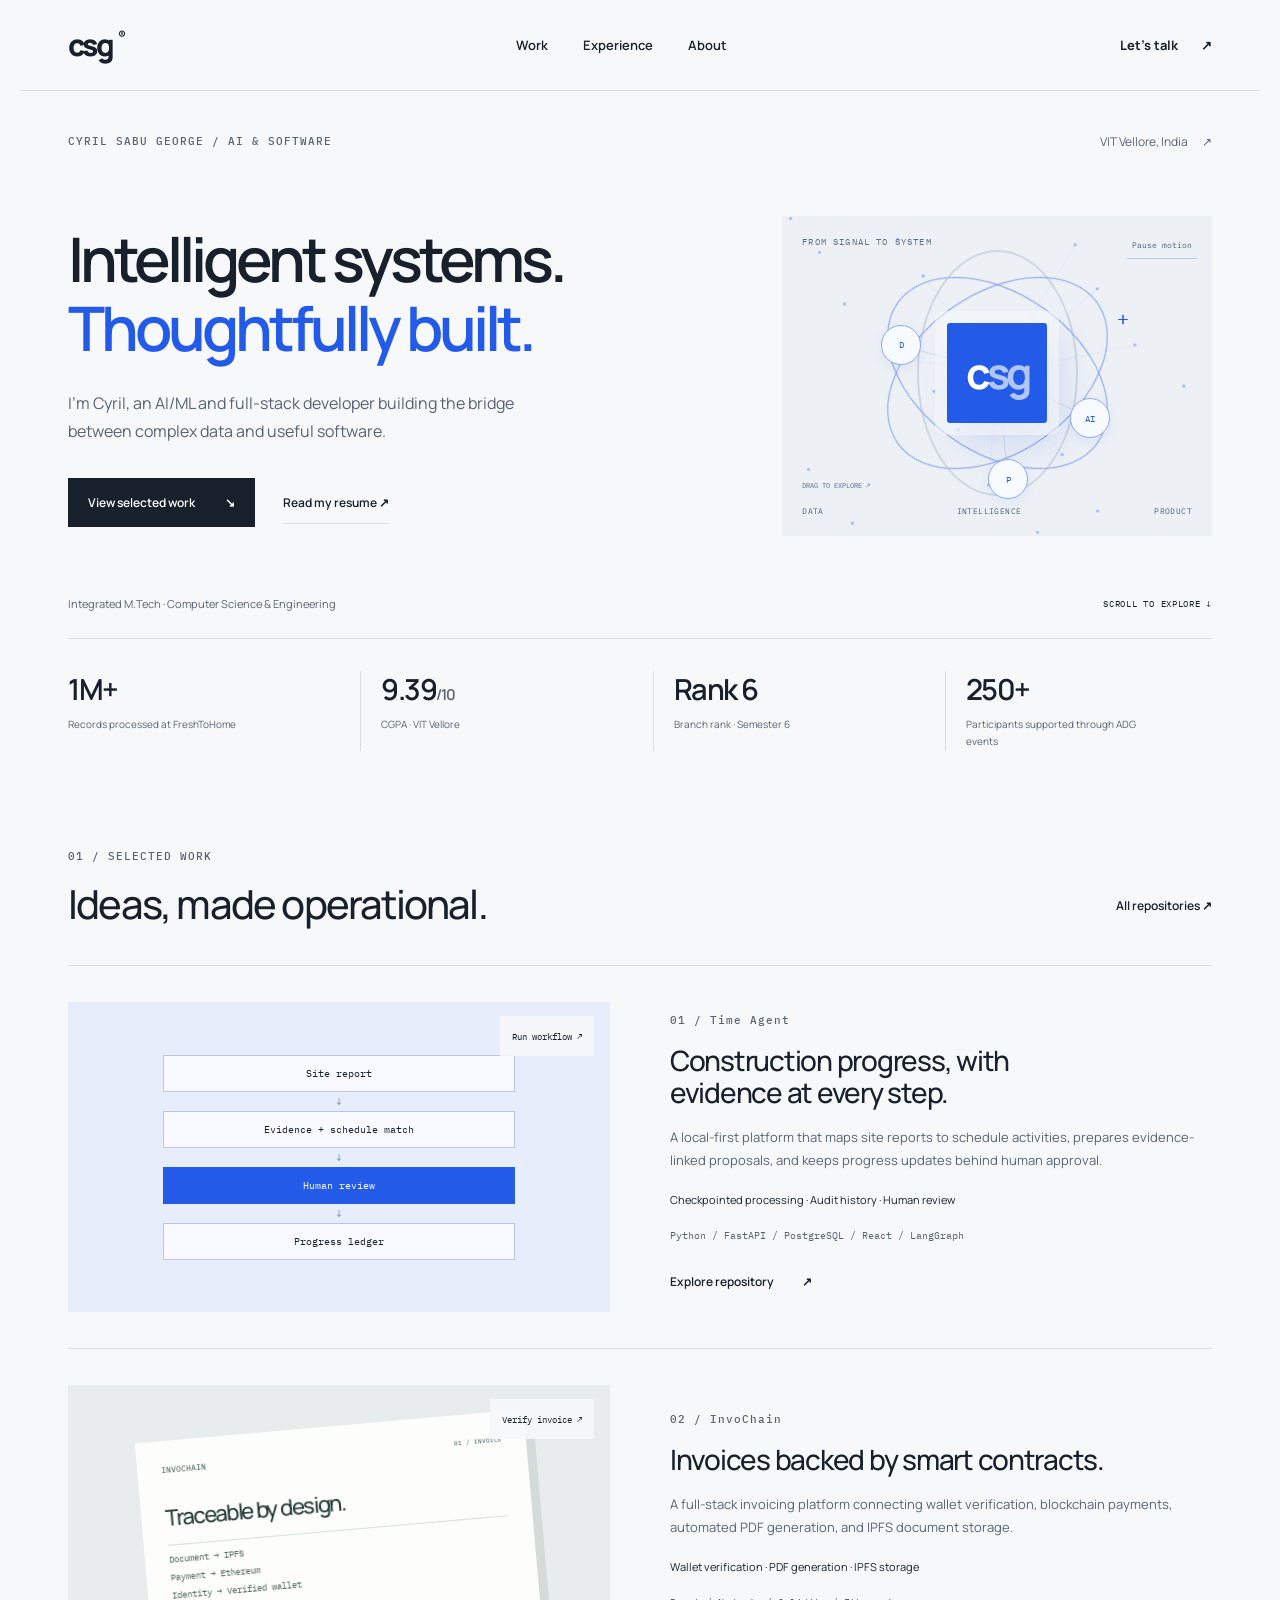
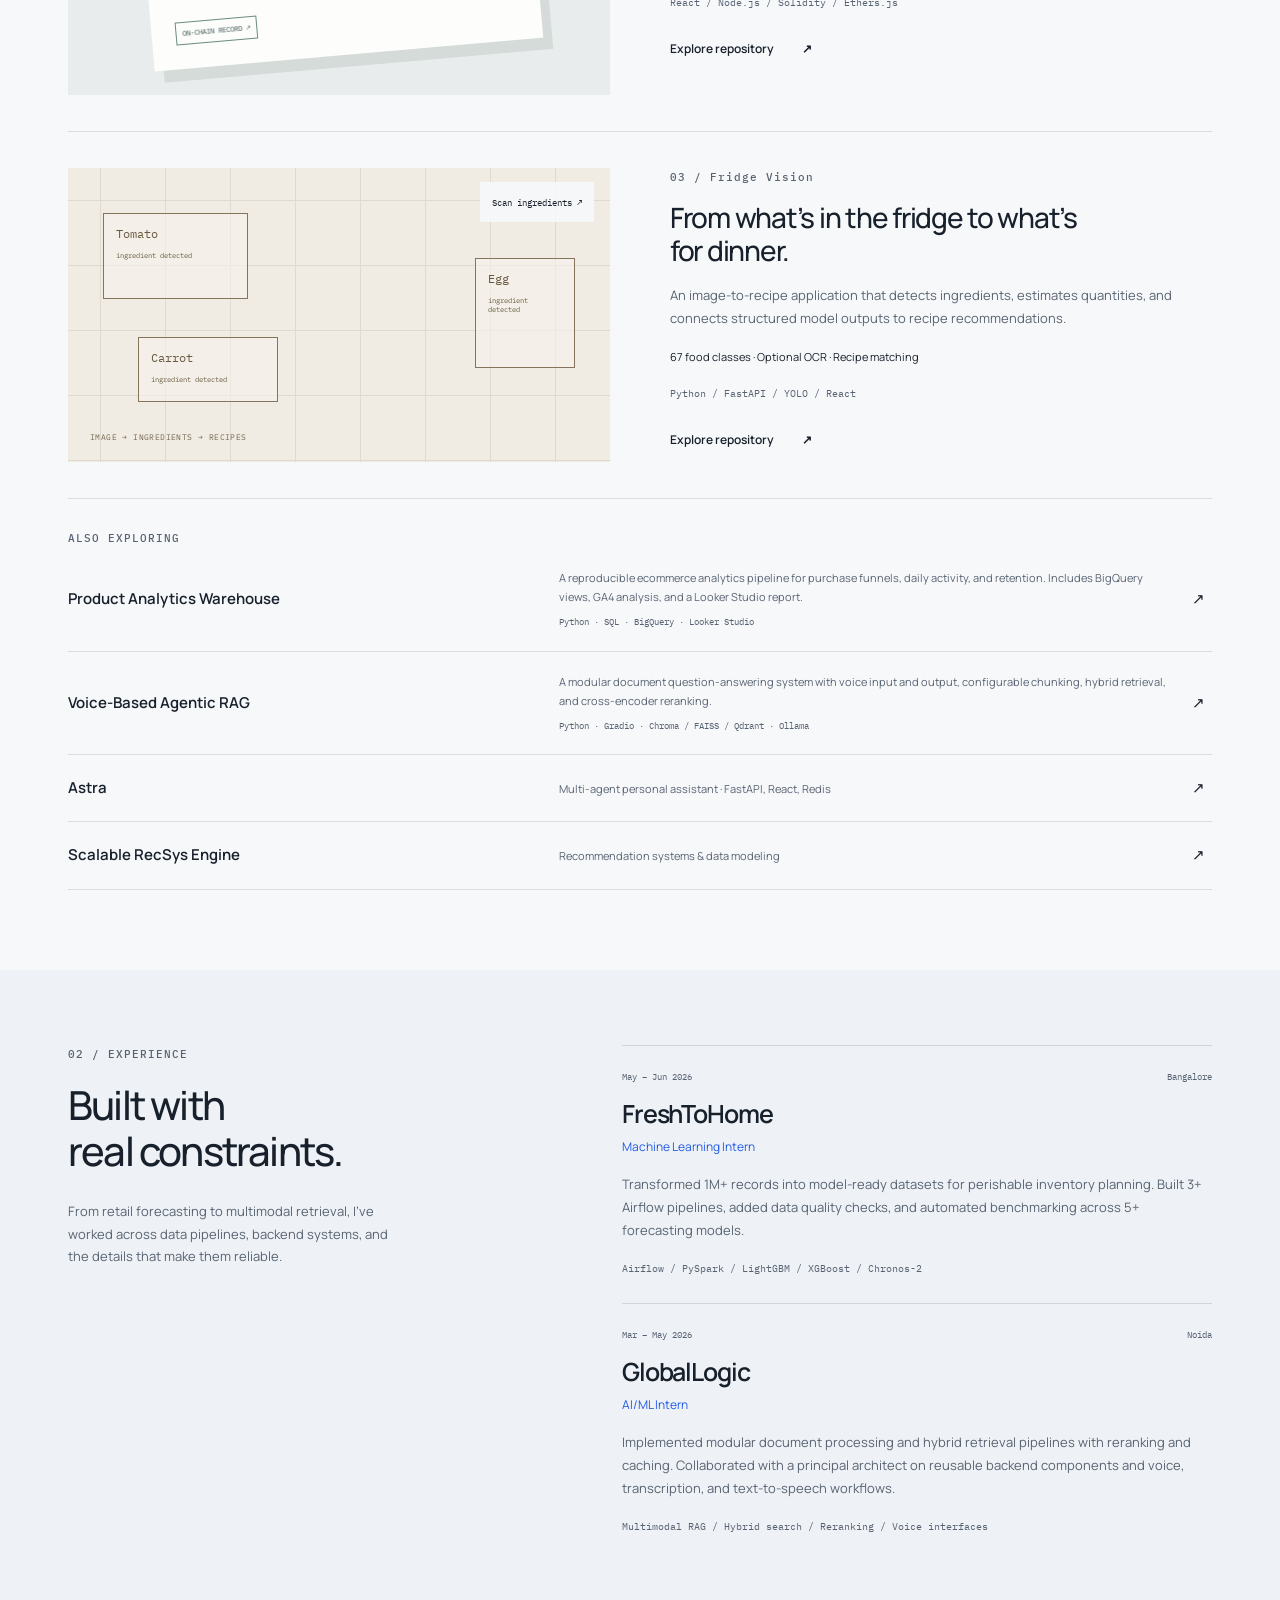
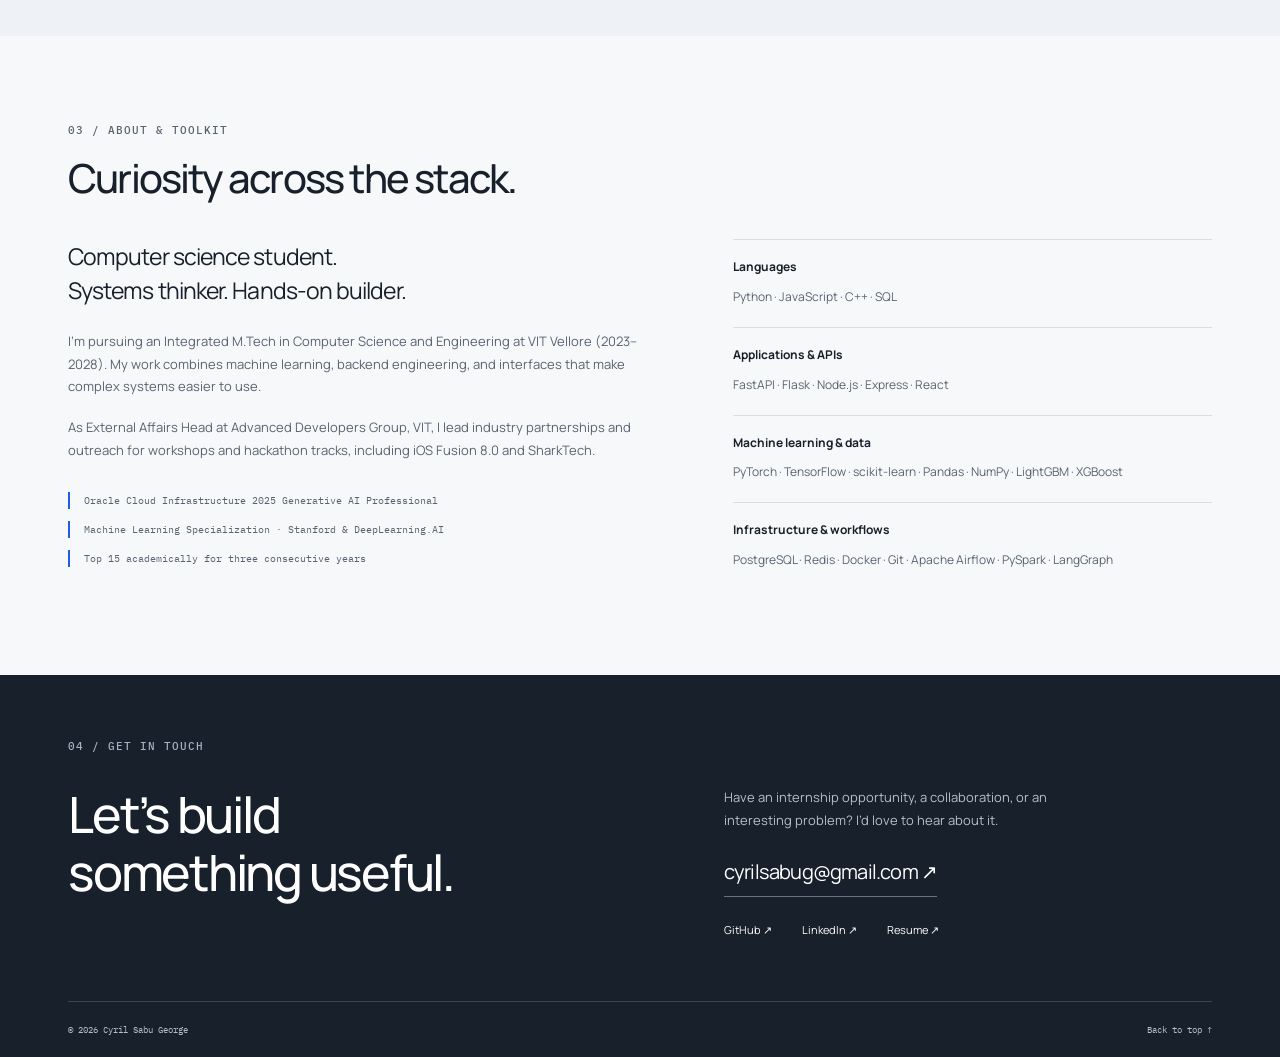
==== commit 7e409605: "Enhance responsive interactive graphics and add analytics and RAG projects" ====
--- a/index.html
+++ b/index.html
@@ -46,17 +46,17 @@
 </div>
 </div>
 <div class="hero-graphic" aria-label="Interactive signal illustration">
-<div class="graphic-label">FROM SIGNAL TO SYSTEM</div>
+<canvas class="signal-field" aria-hidden="true"></canvas><div class="graphic-label">FROM SIGNAL TO SYSTEM</div>
 <div class="orbital o1" aria-hidden="true">
 </div>
 <div class="orbital o2" aria-hidden="true">
 </div>
 <div class="orbital o3" aria-hidden="true">
 </div>
-<div class="core" aria-hidden="true">c<span>sg</span>
+<button class="core" aria-label="Rotate the signal system" title="Drag to rotate, or use arrow keys">c<span>sg</span>
 <i>+</i>
-</div>
-<div class="motion-controls"><button class="signal-node n1" aria-label="Move data signal" title="Drag me or use arrow keys">D</button><button class="signal-node n2" aria-label="Move intelligence signal" title="Drag me or use arrow keys">AI</button><button class="signal-node n3" aria-label="Move product signal" title="Drag me or use arrow keys">P</button></div><button class="motion-toggle" aria-pressed="false">Pause motion</button><span class="interaction-hint">DRAG THE SIGNALS ↗</span><div class="graphic-bottom">
+</button>
+<div class="motion-controls"><button class="signal-node n1" aria-label="Move data signal" title="Drag me or use arrow keys">D</button><button class="signal-node n2" aria-label="Move intelligence signal" title="Drag me or use arrow keys">AI</button><button class="signal-node n3" aria-label="Move product signal" title="Drag me or use arrow keys">P</button></div><button class="motion-toggle" aria-pressed="false">Pause motion</button><span class="interaction-hint">DRAG TO EXPLORE ↗</span><div class="graphic-bottom">
 <span>DATA</span>
 <span>INTELLIGENCE</span>
 <span>PRODUCT</span>
@@ -96,7 +96,7 @@
 <a class="text-link" href="https://github.com/sudo8phoenix?tab=repositories" target="_blank" rel="noreferrer">All repositories ↗</a>
 </div>
 <article class="project">
-<div class="project-art agent" aria-label="Time Agent conceptual workflow illustration">
+<div class="project-art agent" aria-label="Time Agent conceptual workflow illustration"><button class="demo-control" data-demo="agent">Run workflow ↗</button>
 <div class="flow">
 <span>Site report</span>
 <b>↓</b>
@@ -118,7 +118,7 @@
 </div>
 </article>
 <article class="project">
-<div class="project-art chain" aria-label="InvoChain conceptual workflow illustration">
+<div class="project-art chain" aria-label="InvoChain conceptual workflow illustration"><button class="demo-control" data-demo="chain">Verify invoice ↗</button>
 <div class="invoice">
 <div>INVOCHAIN <span>01 / INVOICE</span>
 </div>
@@ -141,7 +141,7 @@
 </div>
 </article>
 <article class="project">
-<div class="project-art vision" aria-label="Fridge Vision conceptual workflow illustration">
+<div class="project-art vision" aria-label="Fridge Vision conceptual workflow illustration"><button class="demo-control" data-demo="vision">Scan ingredients ↗</button>
 <div class="vision">
 <div class="detect d1">Tomato <small>ingredient detected</small>
 </div>
@@ -164,6 +164,9 @@
 </article>
 <div class="more-work">
 <p class="eyebrow">ALSO EXPLORING</p>
+<a class="repository-detail" href="https://github.com/sudo8phoenix/product-analytics-warehouse" target="_blank" rel="noreferrer"><strong>Product Analytics Warehouse</strong><span>A reproducible ecommerce analytics pipeline for purchase funnels, daily activity, and retention. Includes BigQuery views, GA4 analysis, and a Looker Studio report.<small>Python · SQL · BigQuery · Looker Studio</small></span><b>↗</b></a>
+<a class="repository-detail" href="https://github.com/sudo8phoenix/Rag-System" target="_blank" rel="noreferrer"><strong>Voice-Based Agentic RAG</strong><span>A modular document question-answering system with voice input and output, configurable chunking, hybrid retrieval, and cross-encoder reranking.<small>Python · Gradio · Chroma / FAISS / Qdrant · Ollama</small></span><b>↗</b></a>
+
 <a href="https://github.com/sudo8phoenix/Astra" target="_blank" rel="noreferrer">
 <strong>Astra</strong>
 <span>Multi-agent personal assistant · FastAPI, React, Redis</span>
--- a/portfolio-motion.css
+++ b/portfolio-motion.css
@@ -195,3 +195,7 @@
 .o3{transform:rotate(calc(90deg + var(--scroll-turn))) rotateX(var(--tilt-x)) rotateY(var(--tilt-y))}
 .core{left:calc(50% - 50px);top:calc(49% - 50px);transform:rotateX(var(--tilt-x)) rotateY(var(--tilt-y))}
 @media(max-width:767px){.orbital{left:calc(50% - 105px);top:calc(49% - 70px)}.core{left:calc(50% - 42.5px);top:calc(49% - 42.5px)}}
+.signal-field{position:absolute;inset:0;width:100%;height:100%;pointer-events:none}.core{border:0;font-family:var(--sans);cursor:grab;touch-action:none;z-index:2;border-radius:3px;box-shadow:0 0 0 12px #f7f8fa90,12px 18px 35px #235be82a}.core:active{cursor:grabbing}.core:focus-visible,.demo-control:focus-visible{outline:3px solid var(--blue);outline-offset:6px}.orbital{--turn:0deg;transform:rotate(calc(-35deg + var(--turn) + var(--scroll-turn))) rotateX(var(--tilt-x)) rotateY(var(--tilt-y));transition:transform .12s linear}.o2{transform:rotate(calc(35deg - var(--turn) - var(--scroll-turn))) rotateX(var(--tilt-x)) rotateY(var(--tilt-y))}.o3{transform:rotate(calc(90deg + var(--turn) + var(--scroll-turn))) rotateX(var(--tilt-x)) rotateY(var(--tilt-y))}.hero-graphic{--pan-x:0px;--pan-y:0px}.core{transform:translate(var(--pan-x),var(--pan-y)) rotateX(var(--tilt-x)) rotateY(var(--tilt-y));transition:transform .15s ease}.signal-node{width:40px;height:40px}.demo-control{position:absolute;right:16px;top:14px;z-index:3;border:0;background:#f7f8fae8;color:var(--ink);padding:10px 12px;font:9px var(--mono);cursor:pointer;min-height:40px}.demo-control:hover{background:var(--ink);color:white}.project-art{perspective:800px;--art-x:0deg;--art-y:0deg}.invoice,.flow,.vision{transition:transform .25s ease}.invoice{transform:rotate(-5deg) rotateX(var(--art-x)) rotateY(var(--art-y))}.flow{transform:rotateX(var(--art-x)) rotateY(var(--art-y))}.vision{transform:rotateX(var(--art-x)) rotateY(var(--art-y))}.flow span{transition:background .3s,color .3s,transform .3s}.flow span.step-active{background:var(--blue);color:white;transform:scale(1.06)}.chain.verified .stamp{background:#324d49;color:white;transform:rotate(-3deg);transition:transform .3s,background .3s}.vision:after{content:'';position:absolute;left:0;right:0;top:15%;height:2px;background:#235be8;box-shadow:0 0 20px 6px #235be825;opacity:0;pointer-events:none}.vision.scanning:after{animation:scan-line 1.6s ease-in-out}.detect{transition:background .4s,border-color .4s,transform .4s}.vision.scanned .detect{border-color:var(--blue);background:#edf2ff;transform:translateY(-4px)}@keyframes scan-line{0%{top:15%;opacity:0}15%{opacity:1}90%{opacity:1}100%{top:80%;opacity:0}}@media(max-width:767px){.signal-node{width:40px;height:40px}.demo-control{font-size:8px}.hero-graphic{min-height:260px}.graphic-bottom{font-size:7px}.d1{left:20px}.d2{right:20px}.d3{left:40px}}@media(prefers-reduced-motion:reduce){.vision.scanning:after{animation:none}.orbital,.core,.invoice,.flow,.vision,.detect{transition:none}.flow span.step-active{transform:none}.vision.scanned .detect{transform:none}}
+
+.repository-detail small{display:block;font:9px/1.8 var(--mono);margin-top:8px;color:var(--muted)}
+@media(max-width:767px){.more-work .repository-detail{padding-block:22px}.repository-detail span{margin-top:7px;line-height:1.8}}
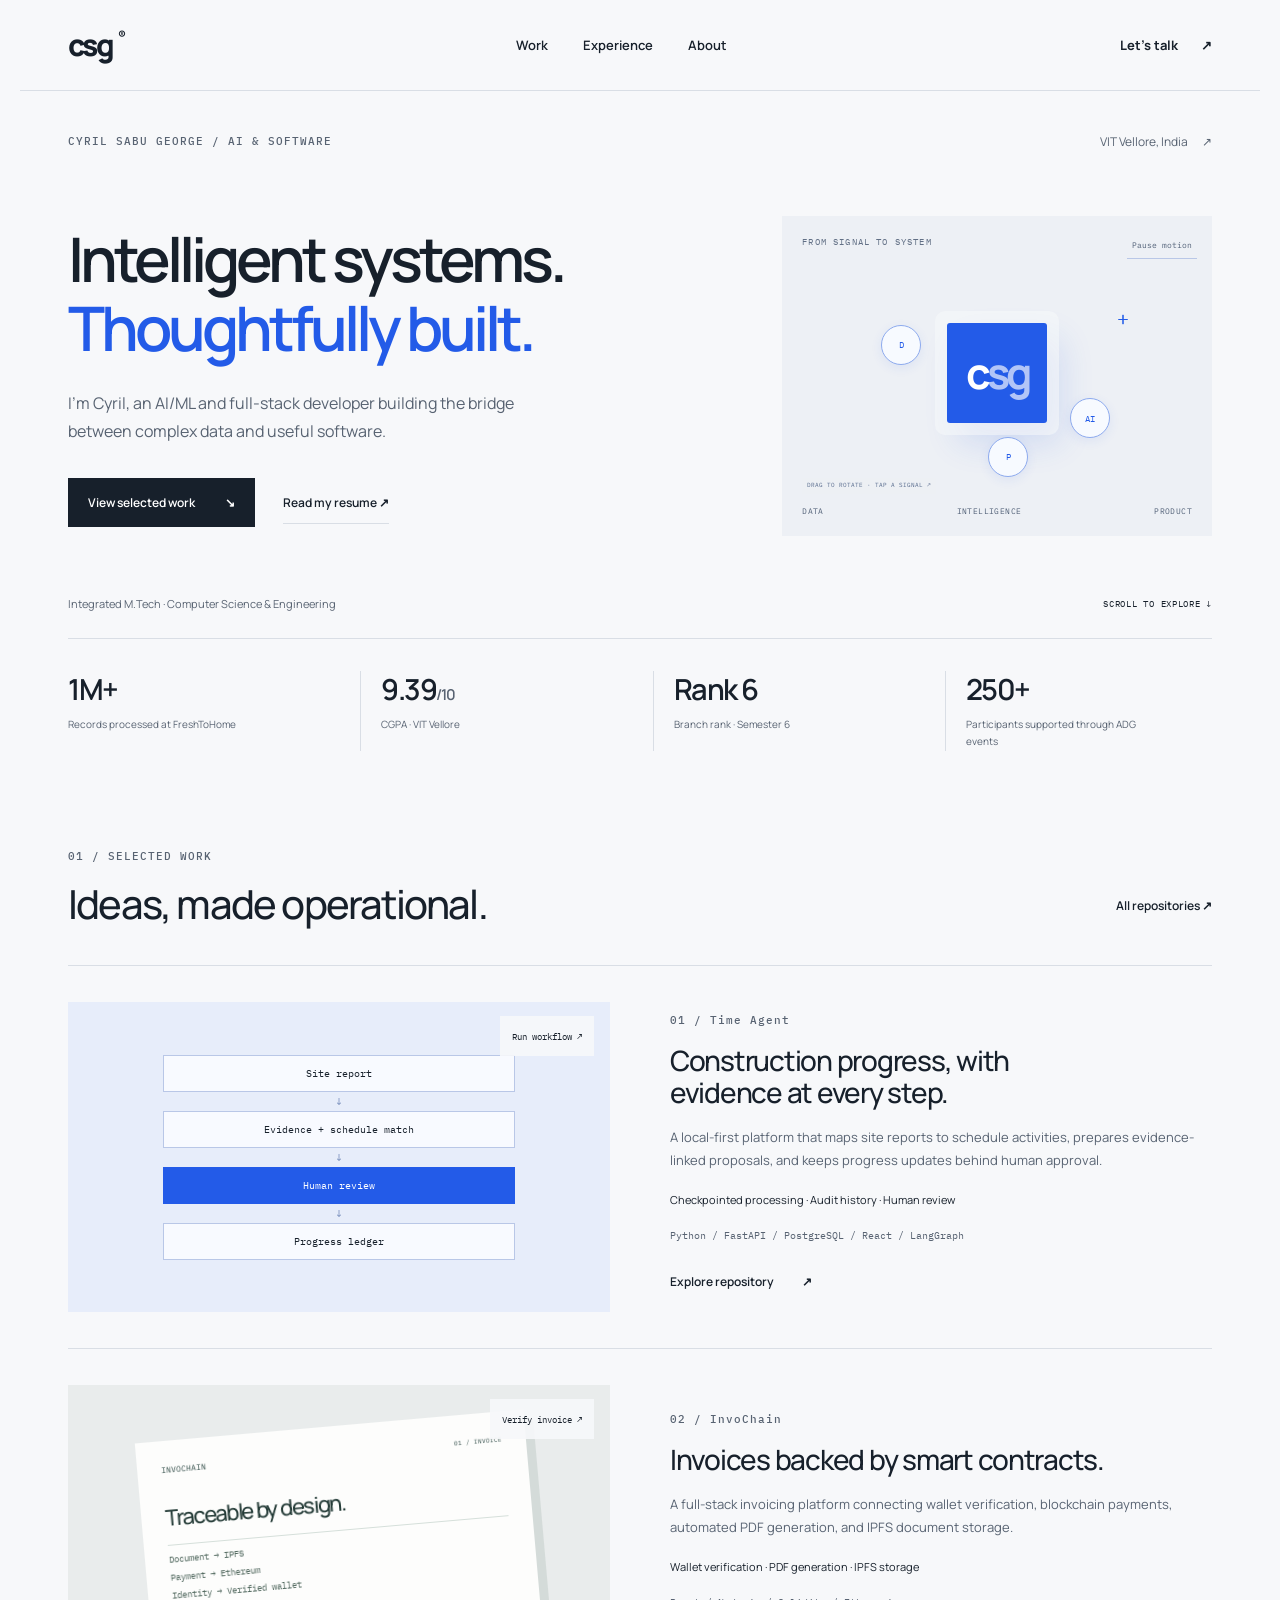
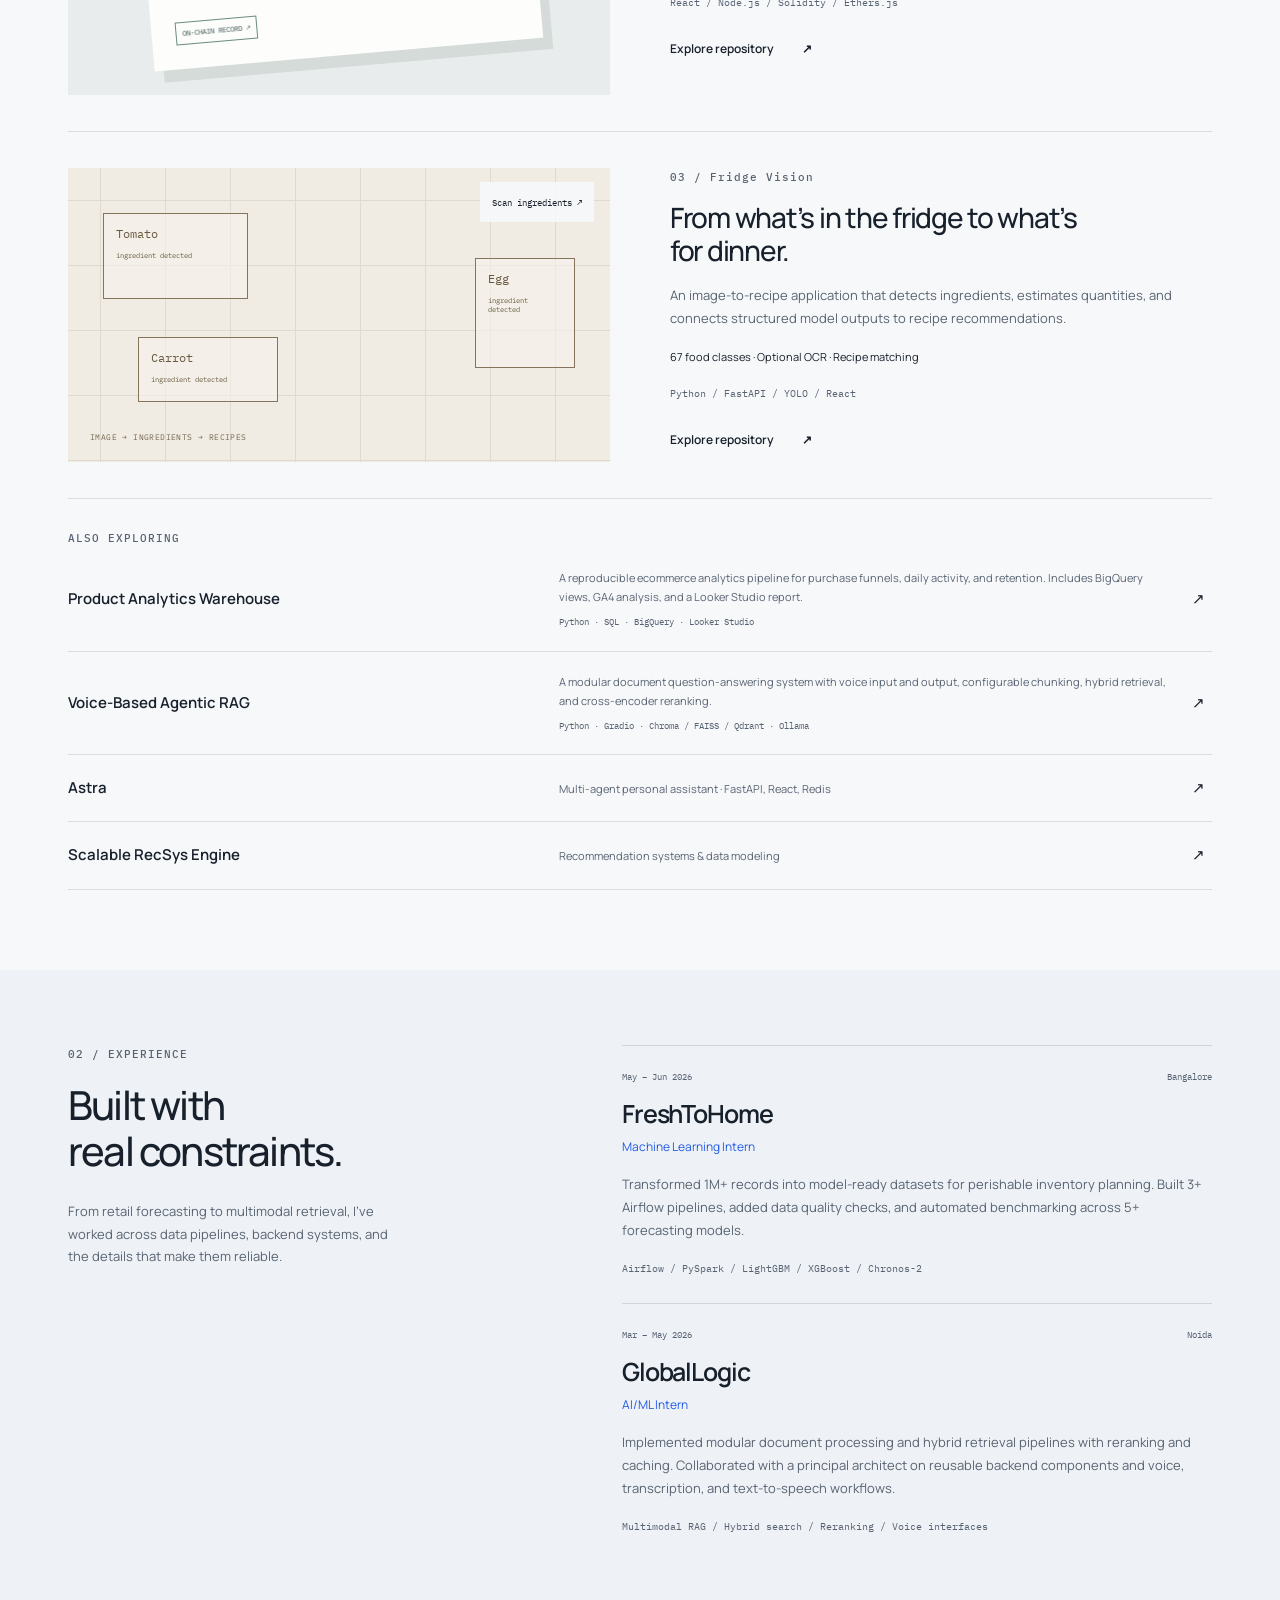
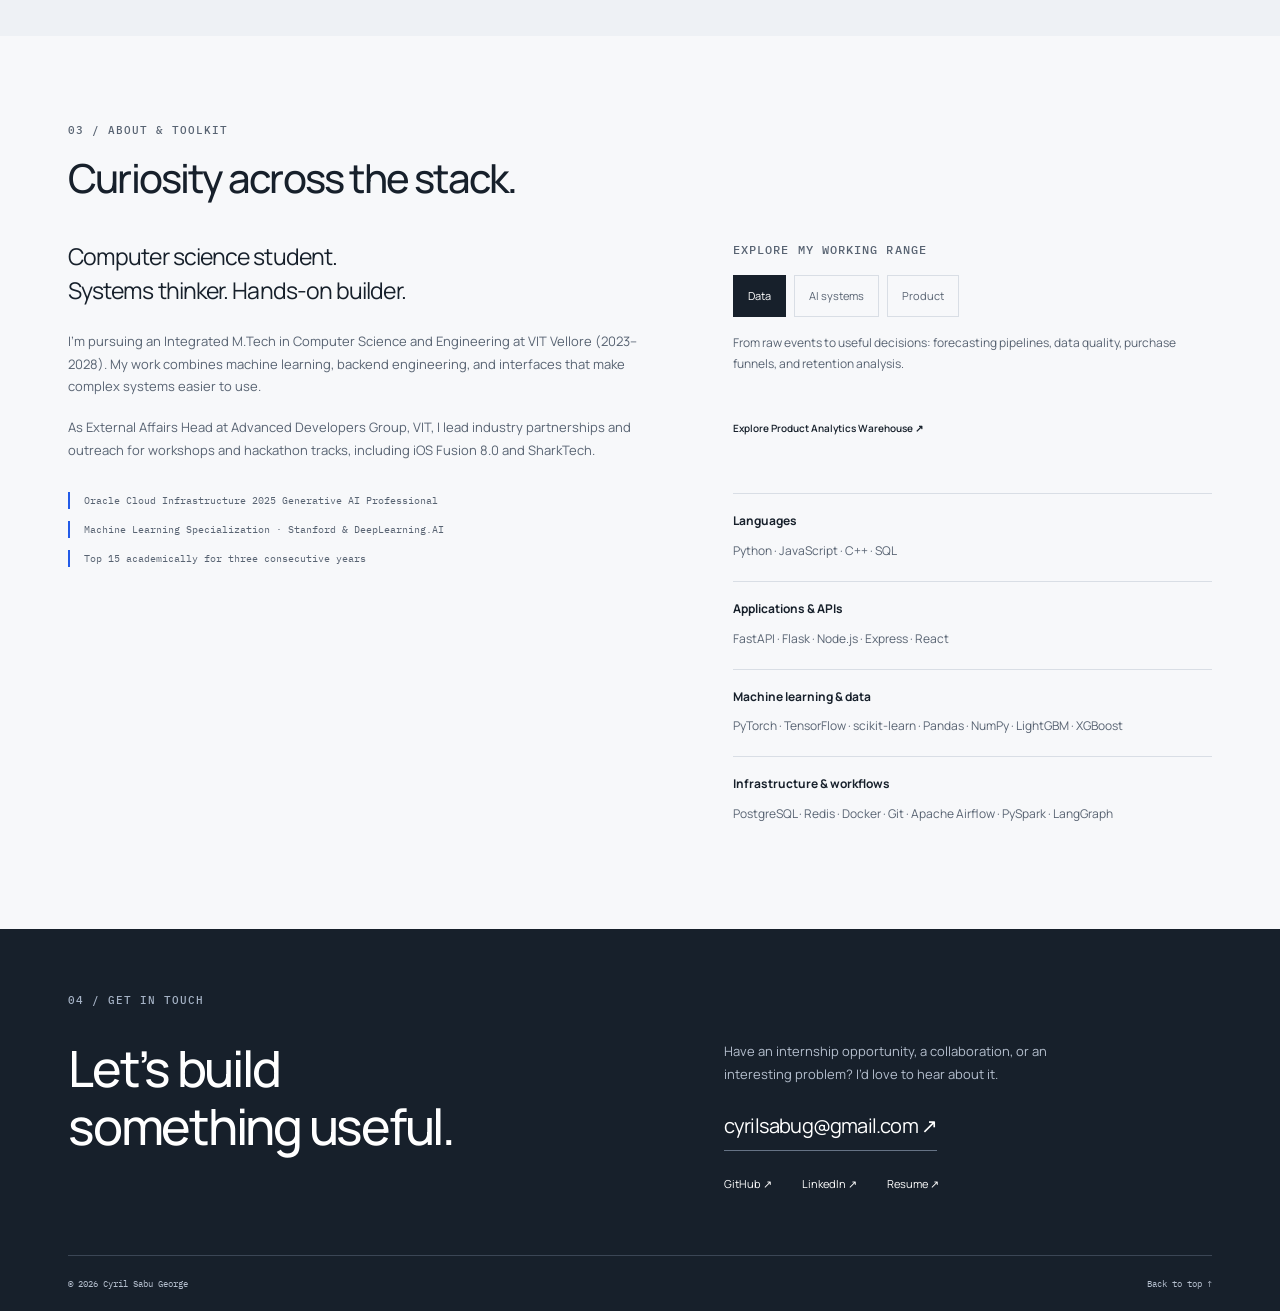
==== commit 89ad455e: "Fix orbital rotation and add signal modes and interactive toolkit" ====
--- a/index.html
+++ b/index.html
@@ -9,8 +9,8 @@
 <link rel="preconnect" href="https://fonts.googleapis.com">
 <link rel="preconnect" href="https://fonts.gstatic.com" crossorigin>
 <link href="https://fonts.googleapis.com/css2?family=Manrope:wght@400;500;600;700;800&family=IBM+Plex+Mono:wght@400;500&display=swap" rel="stylesheet">
-<link rel="stylesheet" href="portfolio-motion.css">
-<script src="portfolio-motion.js" defer>
+<link rel="stylesheet" href="portfolio-motion.css?v=20261013-canvas-v2">
+<script src="portfolio-motion.js?v=20261013-canvas-v2" defer>
 </script>
 </head>
 <body>
@@ -56,7 +56,7 @@
 <button class="core" aria-label="Rotate the signal system" title="Drag to rotate, or use arrow keys">c<span>sg</span>
 <i>+</i>
 </button>
-<div class="motion-controls"><button class="signal-node n1" aria-label="Move data signal" title="Drag me or use arrow keys">D</button><button class="signal-node n2" aria-label="Move intelligence signal" title="Drag me or use arrow keys">AI</button><button class="signal-node n3" aria-label="Move product signal" title="Drag me or use arrow keys">P</button></div><button class="motion-toggle" aria-pressed="false">Pause motion</button><span class="interaction-hint">DRAG TO EXPLORE ↗</span><div class="graphic-bottom">
+<div class="motion-controls"><button class="signal-node n1" aria-label="Move data signal" title="Drag me or use arrow keys">D</button><button class="signal-node n2" aria-label="Move intelligence signal" title="Drag me or use arrow keys">AI</button><button class="signal-node n3" aria-label="Move product signal" title="Drag me or use arrow keys">P</button></div><button class="motion-toggle" aria-pressed="false">Pause motion</button><span class="interaction-hint" aria-live="polite">DRAG TO ROTATE · TAP A SIGNAL ↗</span><div class="graphic-bottom">
 <span>DATA</span>
 <span>INTELLIGENCE</span>
 <span>PRODUCT</span>
@@ -228,7 +228,7 @@
 <span>Top 15 academically for three consecutive years</span>
 </div>
 </div>
-<div class="toolkit">
+<div class="toolkit"><div class="skill-explorer"><p class="eyebrow">EXPLORE MY WORKING RANGE</p><div class="skill-tabs" role="group" aria-label="Explore capabilities"><button data-skill="data" aria-pressed="true">Data</button><button data-skill="ai" aria-pressed="false">AI systems</button><button data-skill="product" aria-pressed="false">Product</button></div><p class="skill-description" aria-live="polite">From raw events to useful decisions: forecasting pipelines, data quality, purchase funnels, and retention analysis.</p><a class="skill-project text-link" href="https://github.com/sudo8phoenix/product-analytics-warehouse" target="_blank" rel="noreferrer">Explore Product Analytics Warehouse ↗</a></div>
 <div>
 <h3>Languages</h3>
 <p>Python · JavaScript · C++ · SQL</p>
--- a/portfolio-motion.css
+++ b/portfolio-motion.css
@@ -195,7 +195,9 @@
 .o3{transform:rotate(calc(90deg + var(--scroll-turn))) rotateX(var(--tilt-x)) rotateY(var(--tilt-y))}
 .core{left:calc(50% - 50px);top:calc(49% - 50px);transform:rotateX(var(--tilt-x)) rotateY(var(--tilt-y))}
 @media(max-width:767px){.orbital{left:calc(50% - 105px);top:calc(49% - 70px)}.core{left:calc(50% - 42.5px);top:calc(49% - 42.5px)}}
-.signal-field{position:absolute;inset:0;width:100%;height:100%;pointer-events:none}.core{border:0;font-family:var(--sans);cursor:grab;touch-action:none;z-index:2;border-radius:3px;box-shadow:0 0 0 12px #f7f8fa90,12px 18px 35px #235be82a}.core:active{cursor:grabbing}.core:focus-visible,.demo-control:focus-visible{outline:3px solid var(--blue);outline-offset:6px}.orbital{--turn:0deg;transform:rotate(calc(-35deg + var(--turn) + var(--scroll-turn))) rotateX(var(--tilt-x)) rotateY(var(--tilt-y));transition:transform .12s linear}.o2{transform:rotate(calc(35deg - var(--turn) - var(--scroll-turn))) rotateX(var(--tilt-x)) rotateY(var(--tilt-y))}.o3{transform:rotate(calc(90deg + var(--turn) + var(--scroll-turn))) rotateX(var(--tilt-x)) rotateY(var(--tilt-y))}.hero-graphic{--pan-x:0px;--pan-y:0px}.core{transform:translate(var(--pan-x),var(--pan-y)) rotateX(var(--tilt-x)) rotateY(var(--tilt-y));transition:transform .15s ease}.signal-node{width:40px;height:40px}.demo-control{position:absolute;right:16px;top:14px;z-index:3;border:0;background:#f7f8fae8;color:var(--ink);padding:10px 12px;font:9px var(--mono);cursor:pointer;min-height:40px}.demo-control:hover{background:var(--ink);color:white}.project-art{perspective:800px;--art-x:0deg;--art-y:0deg}.invoice,.flow,.vision{transition:transform .25s ease}.invoice{transform:rotate(-5deg) rotateX(var(--art-x)) rotateY(var(--art-y))}.flow{transform:rotateX(var(--art-x)) rotateY(var(--art-y))}.vision{transform:rotateX(var(--art-x)) rotateY(var(--art-y))}.flow span{transition:background .3s,color .3s,transform .3s}.flow span.step-active{background:var(--blue);color:white;transform:scale(1.06)}.chain.verified .stamp{background:#324d49;color:white;transform:rotate(-3deg);transition:transform .3s,background .3s}.vision:after{content:'';position:absolute;left:0;right:0;top:15%;height:2px;background:#235be8;box-shadow:0 0 20px 6px #235be825;opacity:0;pointer-events:none}.vision.scanning:after{animation:scan-line 1.6s ease-in-out}.detect{transition:background .4s,border-color .4s,transform .4s}.vision.scanned .detect{border-color:var(--blue);background:#edf2ff;transform:translateY(-4px)}@keyframes scan-line{0%{top:15%;opacity:0}15%{opacity:1}90%{opacity:1}100%{top:80%;opacity:0}}@media(max-width:767px){.signal-node{width:40px;height:40px}.demo-control{font-size:8px}.hero-graphic{min-height:260px}.graphic-bottom{font-size:7px}.d1{left:20px}.d2{right:20px}.d3{left:40px}}@media(prefers-reduced-motion:reduce){.vision.scanning:after{animation:none}.orbital,.core,.invoice,.flow,.vision,.detect{transition:none}.flow span.step-active{transform:none}.vision.scanned .detect{transform:none}}
+.signal-field{position:absolute;inset:0;width:100%;height:100%;pointer-events:none}.core{border:0;font-family:var(--sans);cursor:grab;touch-action:none;z-index:2;border-radius:3px;box-shadow:0 0 0 12px #f7f8fa90,12px 18px 35px #235be82a}.core:active{cursor:grabbing}.core:focus-visible,.demo-control:focus-visible{outline:3px solid var(--blue);outline-offset:6px}.orbital{transform:rotate(calc(-35deg + var(--turn) + var(--scroll-turn))) rotateX(var(--tilt-x)) rotateY(var(--tilt-y));transition:transform .12s linear}.o2{transform:rotate(calc(35deg - var(--turn) - var(--scroll-turn))) rotateX(var(--tilt-x)) rotateY(var(--tilt-y))}.o3{transform:rotate(calc(90deg + var(--turn) + var(--scroll-turn))) rotateX(var(--tilt-x)) rotateY(var(--tilt-y))}.hero-graphic{--turn:0deg;--pan-x:0px;--pan-y:0px}.core{transform:translate(var(--pan-x),var(--pan-y)) rotateX(var(--tilt-x)) rotateY(var(--tilt-y));transition:transform .15s ease}.signal-node{width:40px;height:40px}.demo-control{position:absolute;right:16px;top:14px;z-index:3;border:0;background:#f7f8fae8;color:var(--ink);padding:10px 12px;font:9px var(--mono);cursor:pointer;min-height:40px}.demo-control:hover{background:var(--ink);color:white}.project-art{perspective:800px;--art-x:0deg;--art-y:0deg}.invoice,.flow,.vision{transition:transform .25s ease}.invoice{transform:rotate(-5deg) rotateX(var(--art-x)) rotateY(var(--art-y))}.flow{transform:rotateX(var(--art-x)) rotateY(var(--art-y))}.vision{transform:rotateX(var(--art-x)) rotateY(var(--art-y))}.flow span{transition:background .3s,color .3s,transform .3s}.flow span.step-active{background:var(--blue);color:white;transform:scale(1.06)}.chain.verified .stamp{background:#324d49;color:white;transform:rotate(-3deg);transition:transform .3s,background .3s}.vision:after{content:'';position:absolute;left:0;right:0;top:15%;height:2px;background:#235be8;box-shadow:0 0 20px 6px #235be825;opacity:0;pointer-events:none}.vision.scanning:after{animation:scan-line 1.6s ease-in-out}.detect{transition:background .4s,border-color .4s,transform .4s}.vision.scanned .detect{border-color:var(--blue);background:#edf2ff;transform:translateY(-4px)}@keyframes scan-line{0%{top:15%;opacity:0}15%{opacity:1}90%{opacity:1}100%{top:80%;opacity:0}}@media(max-width:767px){.signal-node{width:40px;height:40px}.demo-control{font-size:8px}.hero-graphic{min-height:260px}.graphic-bottom{font-size:7px}.d1{left:20px}.d2{right:20px}.d3{left:40px}}@media(prefers-reduced-motion:reduce){.vision.scanning:after{animation:none}.orbital,.core,.invoice,.flow,.vision,.detect{transition:none}.flow span.step-active{transform:none}.vision.scanned .detect{transform:none}}
 
 .repository-detail small{display:block;font:9px/1.8 var(--mono);margin-top:8px;color:var(--muted)}
 @media(max-width:767px){.more-work .repository-detail{padding-block:22px}.repository-detail span{margin-top:7px;line-height:1.8}}
+.orbital:after{content:'';position:absolute;width:8px;height:8px;border-radius:50%;background:var(--blue);left:15%;top:7%;box-shadow:0 0 0 4px #235be810}.o2:after{left:78%;top:12%;width:6px;height:6px}.o3:after{background:#7891b9;left:40%;top:-4px}.signal-node[aria-pressed=true]{background:var(--blue);color:white;box-shadow:0 0 0 5px #235be820}.core .mode-label{font:600 17px var(--mono);letter-spacing:-.06em;color:white;opacity:1}.core{transition:transform .15s ease,background-color .3s}.interaction-hint{max-width:calc(100% - 32px);font-size:7px}.toolkit .skill-explorer{padding-top:0;border-top:0;margin-bottom:22px}.skill-tabs{display:flex;gap:8px;margin:15px 0}.skill-tabs button{border:1px solid var(--line);background:transparent;color:var(--muted);padding:10px 14px;font:11px var(--sans);cursor:pointer;min-height:42px}.skill-tabs button[aria-pressed=true]{background:var(--ink);color:white;border-color:var(--ink)}.skill-tabs button:focus-visible{outline:3px solid var(--blue);outline-offset:3px}.toolkit .skill-description{min-height:70px;margin-bottom:5px!important}.skill-project{font-size:10px;gap:0}.toolkit>div:not(.skill-explorer){transition:padding .3s,background-color .3s,border-color .3s}.toolkit .skill-highlight{padding-inline:15px;background:#edf2fd;border-top-color:var(--blue)}@media(prefers-reduced-motion:reduce){.toolkit>div:not(.skill-explorer),.core{transition:none}}
+.canvas-orbits .orbital{display:none}.hero-graphic[data-mode=ai] .core{background:#286b62}.hero-graphic[data-mode=product] .core{background:#936039}.hero-graphic[data-mode=data] .core{background:#235be8}.interaction-hint{bottom:42px;z-index:4;background:#edf0f5e8;padding:3px 5px;font-size:6px;line-height:1.6}.n3{top:69%}
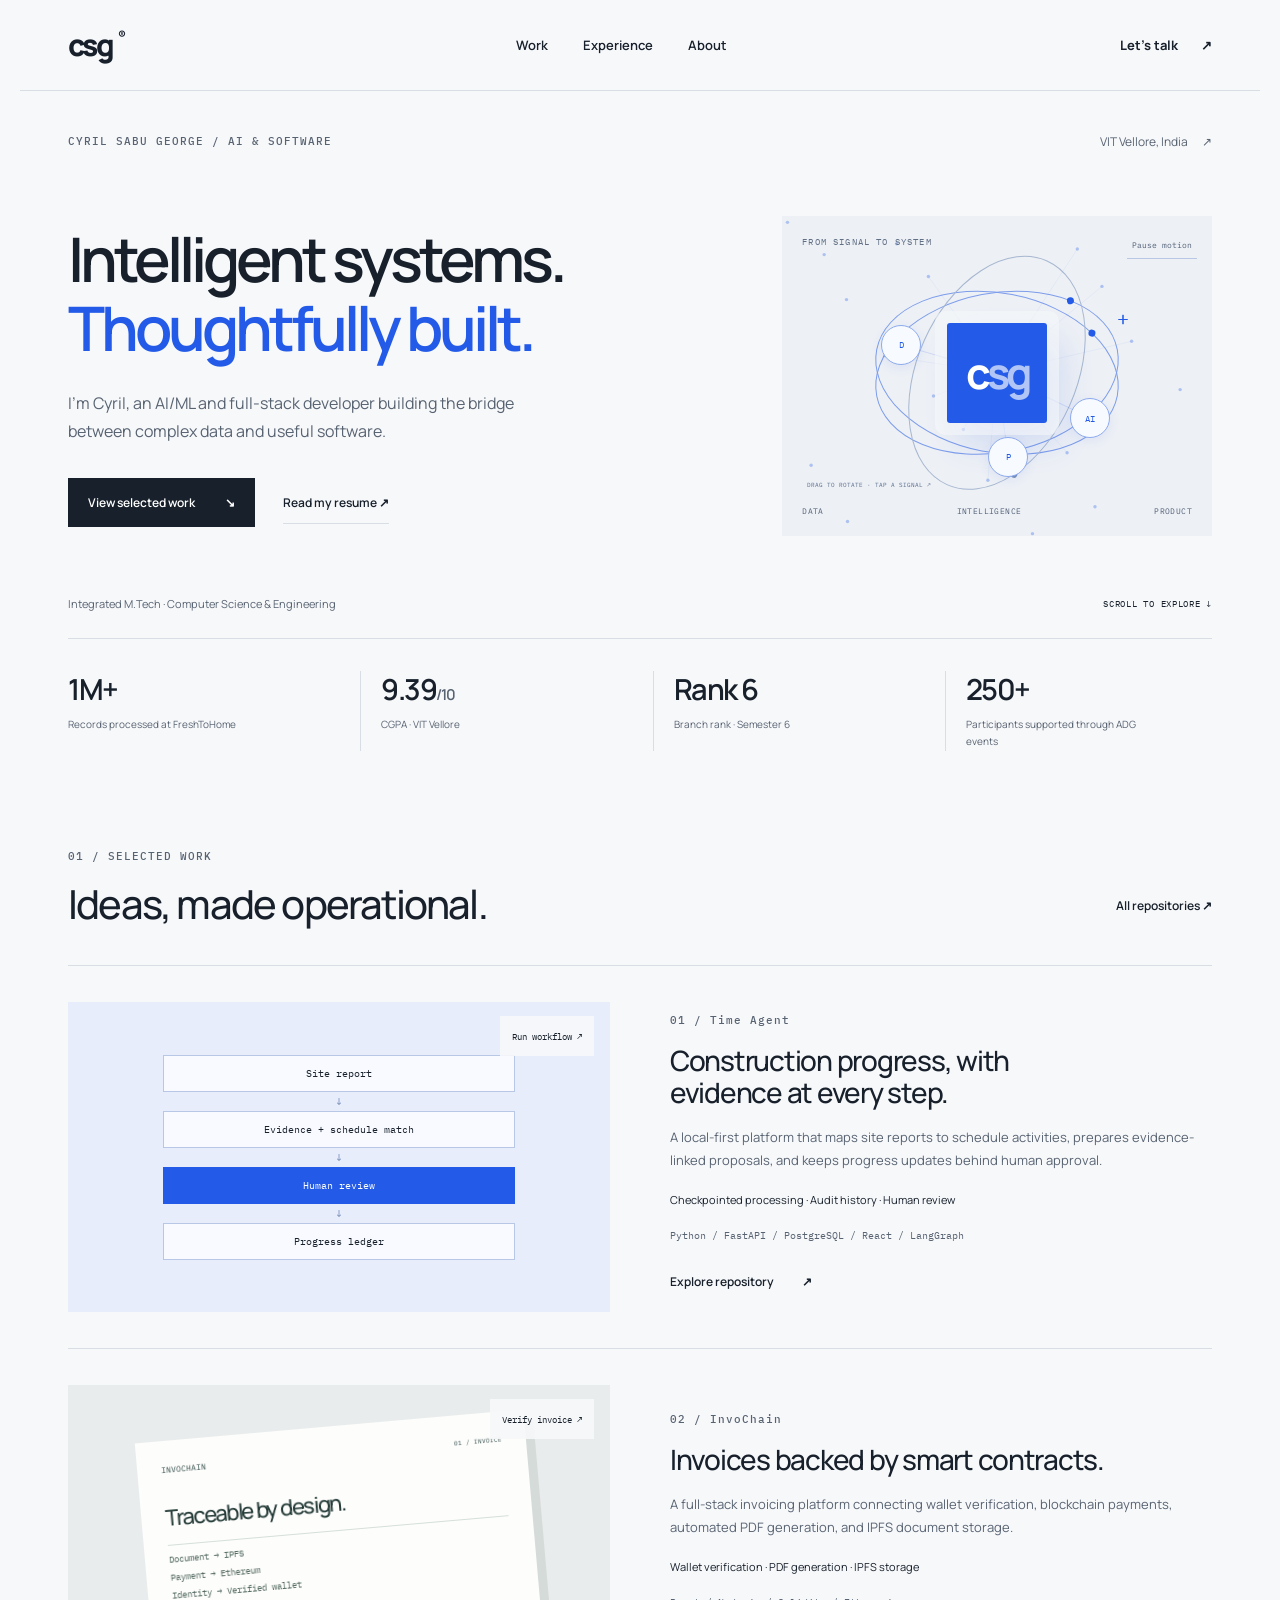
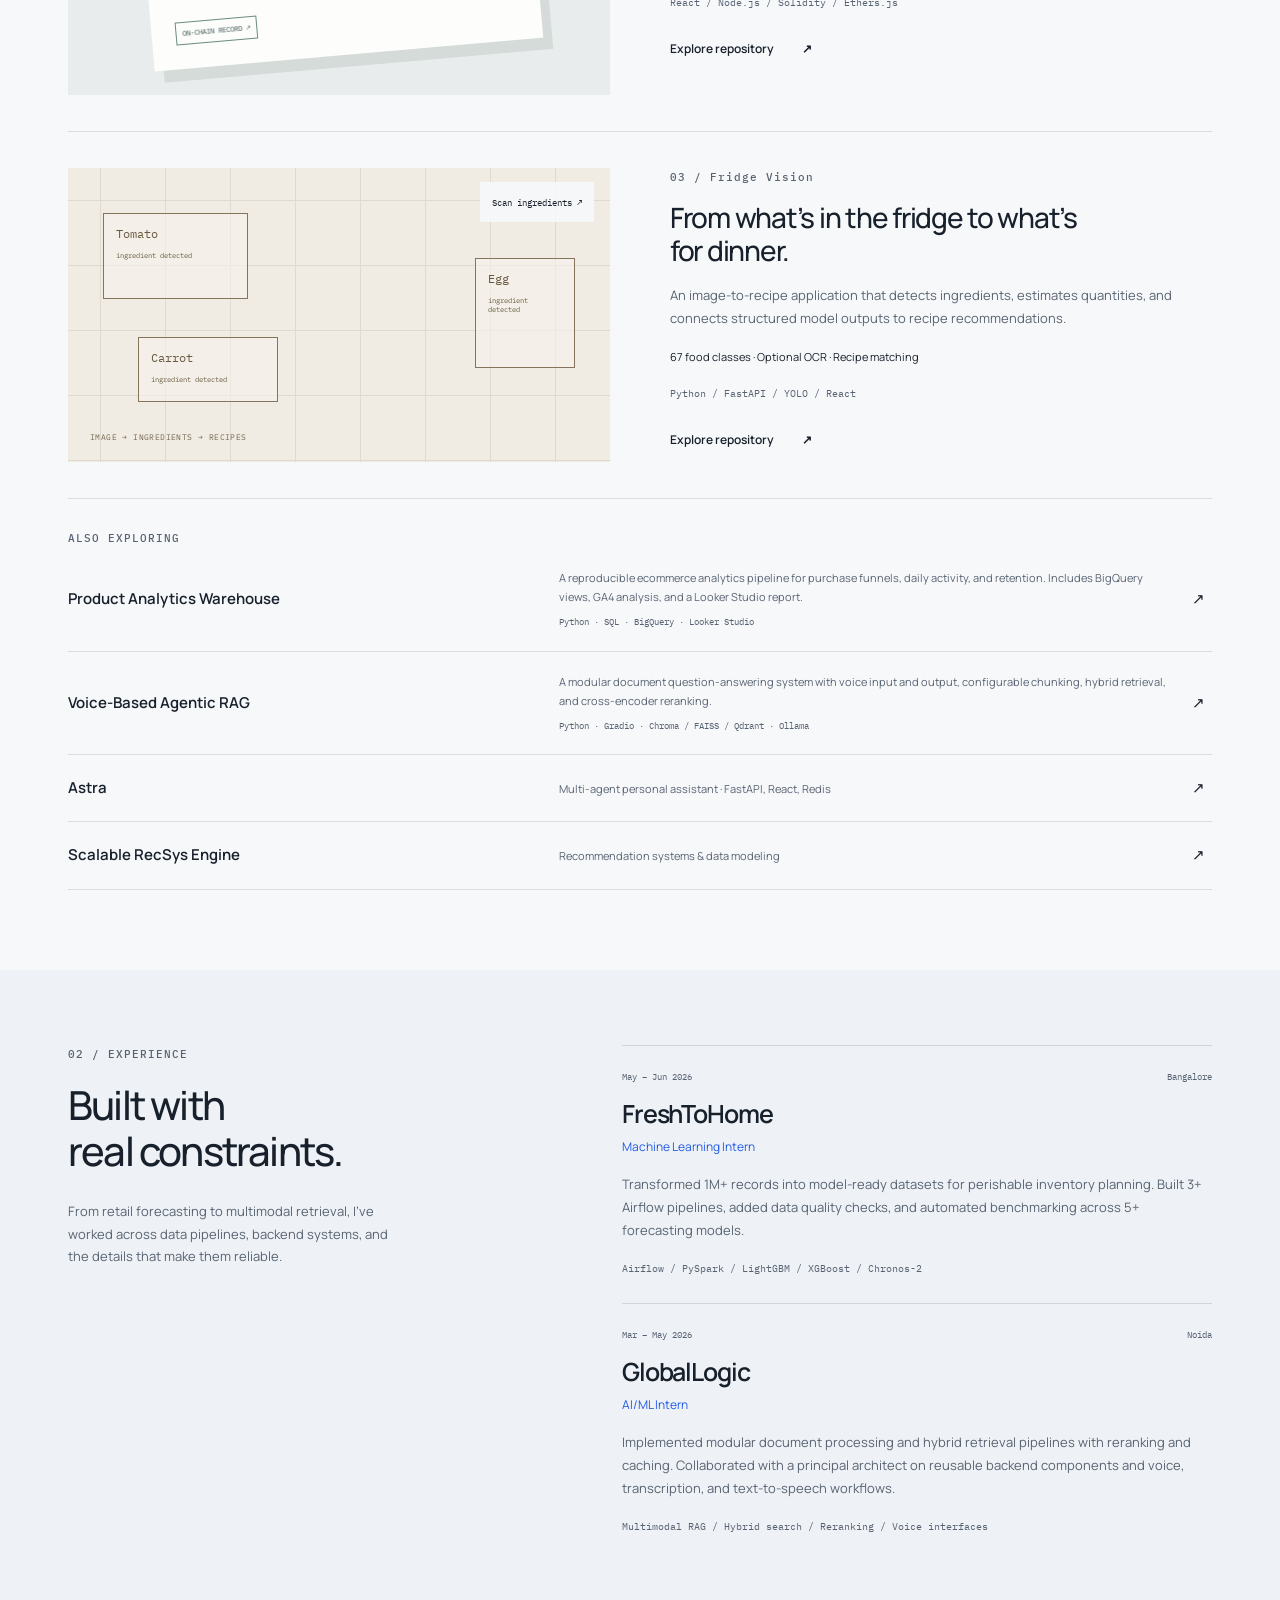
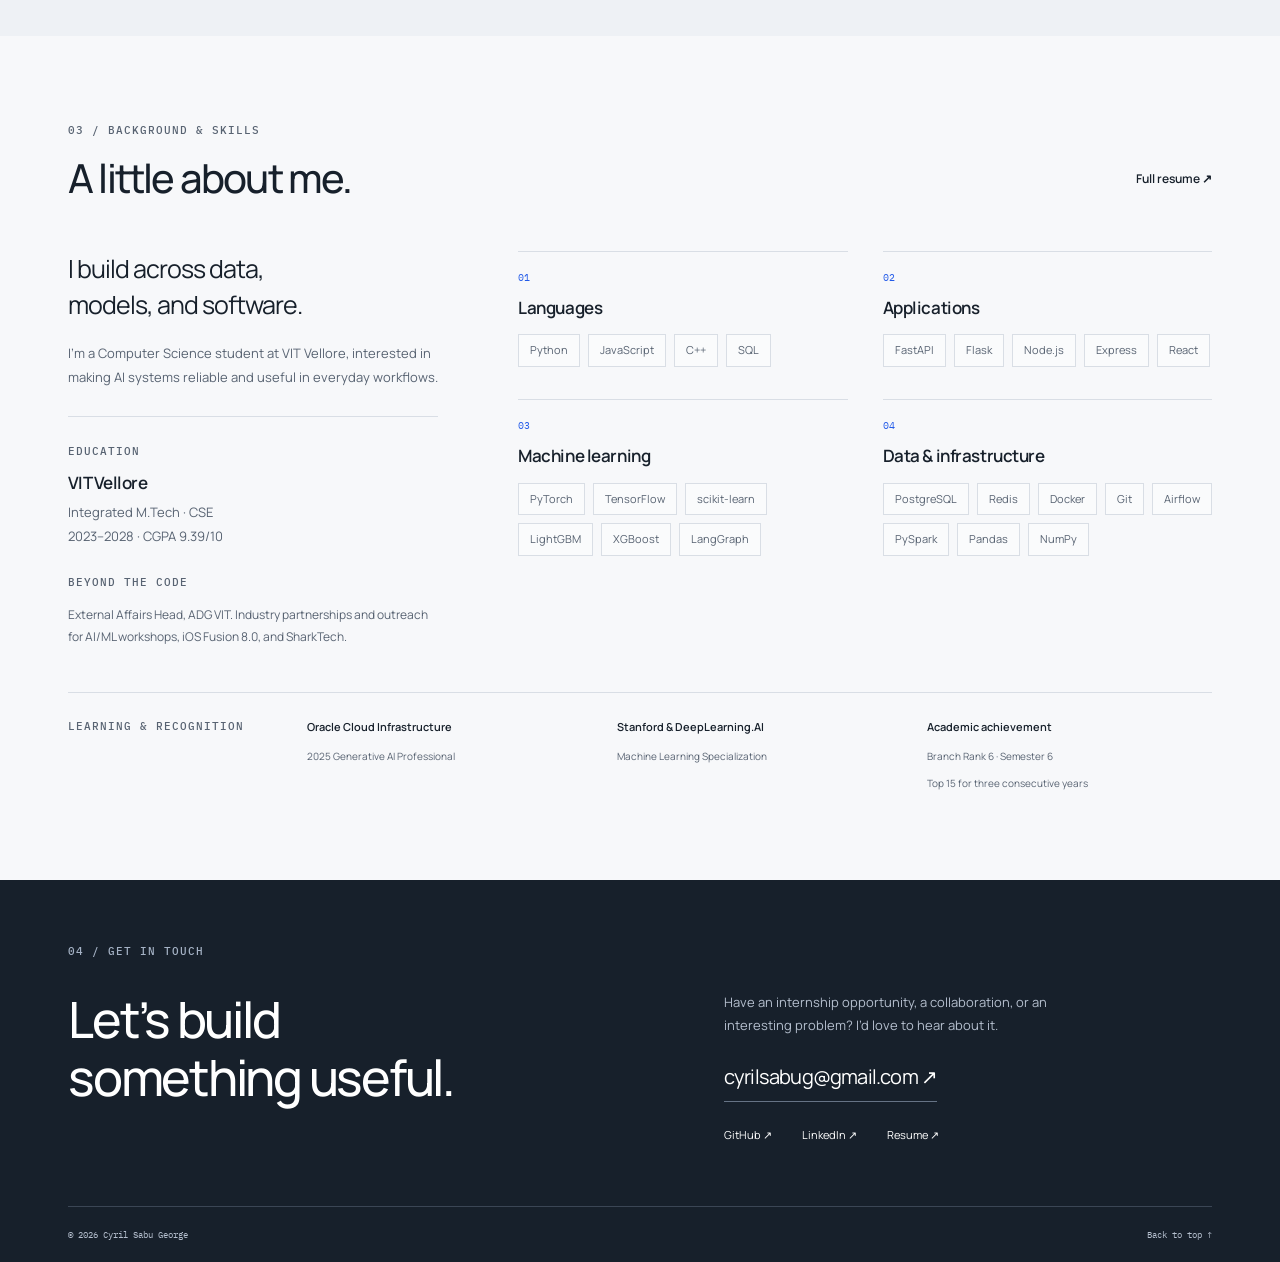
==== commit 31c9d2f9: "Replace toolkit tabs with refined background and grouped skills" ====
--- a/index.html
+++ b/index.html
@@ -9,8 +9,8 @@
 <link rel="preconnect" href="https://fonts.googleapis.com">
 <link rel="preconnect" href="https://fonts.gstatic.com" crossorigin>
 <link href="https://fonts.googleapis.com/css2?family=Manrope:wght@400;500;600;700;800&family=IBM+Plex+Mono:wght@400;500&display=swap" rel="stylesheet">
-<link rel="stylesheet" href="portfolio-motion.css?v=20261013-canvas-v2">
-<script src="portfolio-motion.js?v=20261013-canvas-v2" defer>
+<link rel="stylesheet" href="portfolio-motion.css?v=20261013-about-v3">
+<script src="portfolio-motion.js?v=20261013-about-v3" defer>
 </script>
 </head>
 <body>
@@ -211,42 +211,12 @@
 </div>
 </section>
 <section class="about wrap" id="about">
-<div class="section-head">
-<div>
-<p class="eyebrow">03 / ABOUT & TOOLKIT</p>
-<h2>Curiosity across the stack.</h2>
-</div>
-</div>
-<div class="about-grid">
-<div>
-<p class="about-lead">Computer science student.<br>Systems thinker. Hands-on builder.</p>
-<p>I’m pursuing an Integrated M.Tech in Computer Science and Engineering at VIT Vellore (2023–2028). My work combines machine learning, backend engineering, and interfaces that make complex systems easier to use.</p>
-<p>As External Affairs Head at Advanced Developers Group, VIT, I lead industry partnerships and outreach for workshops and hackathon tracks, including iOS Fusion 8.0 and SharkTech.</p>
-<div class="credentials">
-<span>Oracle Cloud Infrastructure 2025 Generative AI Professional</span>
-<span>Machine Learning Specialization · Stanford & DeepLearning.AI</span>
-<span>Top 15 academically for three consecutive years</span>
-</div>
-</div>
-<div class="toolkit"><div class="skill-explorer"><p class="eyebrow">EXPLORE MY WORKING RANGE</p><div class="skill-tabs" role="group" aria-label="Explore capabilities"><button data-skill="data" aria-pressed="true">Data</button><button data-skill="ai" aria-pressed="false">AI systems</button><button data-skill="product" aria-pressed="false">Product</button></div><p class="skill-description" aria-live="polite">From raw events to useful decisions: forecasting pipelines, data quality, purchase funnels, and retention analysis.</p><a class="skill-project text-link" href="https://github.com/sudo8phoenix/product-analytics-warehouse" target="_blank" rel="noreferrer">Explore Product Analytics Warehouse ↗</a></div>
-<div>
-<h3>Languages</h3>
-<p>Python · JavaScript · C++ · SQL</p>
-</div>
-<div>
-<h3>Applications & APIs</h3>
-<p>FastAPI · Flask · Node.js · Express · React</p>
-</div>
-<div>
-<h3>Machine learning & data</h3>
-<p>PyTorch · TensorFlow · scikit-learn · Pandas · NumPy · LightGBM · XGBoost</p>
-</div>
-<div>
-<h3>Infrastructure & workflows</h3>
-<p>PostgreSQL · Redis · Docker · Git · Apache Airflow · PySpark · LangGraph</p>
-</div>
-</div>
-</div>
+<div class="section-head"><div><p class="eyebrow">03 / BACKGROUND & SKILLS</p><h2>A little about me.</h2></div><a class="text-link" href="assets/Cyril_Sabu_George_Resume.pdf" target="_blank" rel="noreferrer">Full resume ↗</a></div>
+<div class="background-layout"><div class="background-bio"><p class="bio-intro">I build across data,<br>models, and software.</p><p>I’m a Computer Science student at VIT Vellore, interested in making AI systems reliable and useful in everyday workflows.</p><div class="education-note"><span class="eyebrow">EDUCATION</span><h3>VIT Vellore</h3><p>Integrated M.Tech · CSE<br>2023–2028 · CGPA 9.39/10</p></div><div class="leadership-note"><span class="eyebrow">BEYOND THE CODE</span><p>External Affairs Head, ADG VIT. Industry partnerships and outreach for AI/ML workshops, iOS Fusion 8.0, and SharkTech.</p></div></div><div class="skills-layout" aria-label="Technical skills"><div class="skill-group"><p class="skill-number">01</p><h3>Languages</h3><ul class="skill-tags"><li>Python</li><li>JavaScript</li><li>C++</li><li>SQL</li></ul></div>
+<div class="skill-group"><p class="skill-number">02</p><h3>Applications</h3><ul class="skill-tags"><li>FastAPI</li><li>Flask</li><li>Node.js</li><li>Express</li><li>React</li></ul></div>
+<div class="skill-group"><p class="skill-number">03</p><h3>Machine learning</h3><ul class="skill-tags"><li>PyTorch</li><li>TensorFlow</li><li>scikit-learn</li><li>LightGBM</li><li>XGBoost</li><li>LangGraph</li></ul></div>
+<div class="skill-group"><p class="skill-number">04</p><h3>Data & infrastructure</h3><ul class="skill-tags"><li>PostgreSQL</li><li>Redis</li><li>Docker</li><li>Git</li><li>Airflow</li><li>PySpark</li><li>Pandas</li><li>NumPy</li></ul></div></div></div>
+<div class="qualification-strip"><p class="eyebrow">LEARNING & RECOGNITION</p><div><p>Oracle Cloud Infrastructure</p><span>2025 Generative AI Professional</span></div><div><p>Stanford & DeepLearning.AI</p><span>Machine Learning Specialization</span></div><div><p>Academic achievement</p><span>Branch Rank 6 · Semester 6<br>Top 15 for three consecutive years</span></div></div>
 </section>
 <section class="contact" id="contact">
 <div class="wrap">
--- a/portfolio-motion.css
+++ b/portfolio-motion.css
@@ -201,3 +201,6 @@
 @media(max-width:767px){.more-work .repository-detail{padding-block:22px}.repository-detail span{margin-top:7px;line-height:1.8}}
 .orbital:after{content:'';position:absolute;width:8px;height:8px;border-radius:50%;background:var(--blue);left:15%;top:7%;box-shadow:0 0 0 4px #235be810}.o2:after{left:78%;top:12%;width:6px;height:6px}.o3:after{background:#7891b9;left:40%;top:-4px}.signal-node[aria-pressed=true]{background:var(--blue);color:white;box-shadow:0 0 0 5px #235be820}.core .mode-label{font:600 17px var(--mono);letter-spacing:-.06em;color:white;opacity:1}.core{transition:transform .15s ease,background-color .3s}.interaction-hint{max-width:calc(100% - 32px);font-size:7px}.toolkit .skill-explorer{padding-top:0;border-top:0;margin-bottom:22px}.skill-tabs{display:flex;gap:8px;margin:15px 0}.skill-tabs button{border:1px solid var(--line);background:transparent;color:var(--muted);padding:10px 14px;font:11px var(--sans);cursor:pointer;min-height:42px}.skill-tabs button[aria-pressed=true]{background:var(--ink);color:white;border-color:var(--ink)}.skill-tabs button:focus-visible{outline:3px solid var(--blue);outline-offset:3px}.toolkit .skill-description{min-height:70px;margin-bottom:5px!important}.skill-project{font-size:10px;gap:0}.toolkit>div:not(.skill-explorer){transition:padding .3s,background-color .3s,border-color .3s}.toolkit .skill-highlight{padding-inline:15px;background:#edf2fd;border-top-color:var(--blue)}@media(prefers-reduced-motion:reduce){.toolkit>div:not(.skill-explorer),.core{transition:none}}
 .canvas-orbits .orbital{display:none}.hero-graphic[data-mode=ai] .core{background:#286b62}.hero-graphic[data-mode=product] .core{background:#936039}.hero-graphic[data-mode=data] .core{background:#235be8}.interaction-hint{bottom:42px;z-index:4;background:#edf0f5e8;padding:3px 5px;font-size:6px;line-height:1.6}.n3{top:69%}
+
+/* Background: compact editorial biography and grouped skill labels. */
+.background-layout{display:grid;grid-template-columns:.8fr 1.5fr;gap:80px;padding:12px 0 44px}.background-bio p{font-size:13px;line-height:1.85}.background-bio .bio-intro{color:var(--ink);font-size:25px;line-height:1.45;letter-spacing:-.04em;margin-bottom:18px}.education-note{margin-top:26px;padding:20px 0;border-top:1px solid var(--line)}.education-note h3{font-size:17px;font-weight:600;margin:10px 0 8px;letter-spacing:-.03em}.leadership-note p{margin-top:9px;font-size:12px}.skills-layout{display:grid;grid-template-columns:1fr 1fr;gap:32px 35px;align-content:start}.skill-group{border-top:1px solid var(--line);padding-top:19px}.skill-number{font:10px var(--mono);color:var(--blue);margin-bottom:14px}.skill-group h3{font-size:17px;font-weight:600;letter-spacing:-.025em;margin-bottom:17px}.skill-tags{list-style:none;display:flex;flex-wrap:wrap;gap:8px;margin:0;padding:0}.skill-tags li{border:1px solid var(--line);padding:6px 11px;font-size:11px;color:var(--muted);line-height:1.7;background:#ffffff60}.qualification-strip{display:grid;grid-template-columns:.75fr 1fr 1fr 1fr;gap:25px;border-top:1px solid var(--line);padding-top:24px}.qualification-strip p:not(.eyebrow){font-size:11px;font-weight:600;color:var(--ink);margin-bottom:6px}.qualification-strip span{font-size:10px;line-height:1.8;color:var(--muted)}@media(max-width:1000px){.background-layout{gap:40px}.skills-layout{gap:28px 20px}.qualification-strip{grid-template-columns:1fr 1fr;gap:22px}}@media(max-width:767px){.background-layout{grid-template-columns:1fr;gap:35px;padding-bottom:32px}.background-bio{max-width:500px}.background-bio .bio-intro{font-size:23px}.skills-layout{gap:28px 18px}.skill-group h3{font-size:15px}.skill-tags{gap:6px}.skill-tags li{font-size:10px;padding:5px 8px}.qualification-strip{grid-template-columns:1fr;gap:18px}.qualification-strip>div{border-left:2px solid var(--line);padding-left:14px}.qualification-strip p:not(.eyebrow){font-size:12px}.qualification-strip span{font-size:11px}}@media(max-width:360px){.skills-layout{grid-template-columns:1fr}}
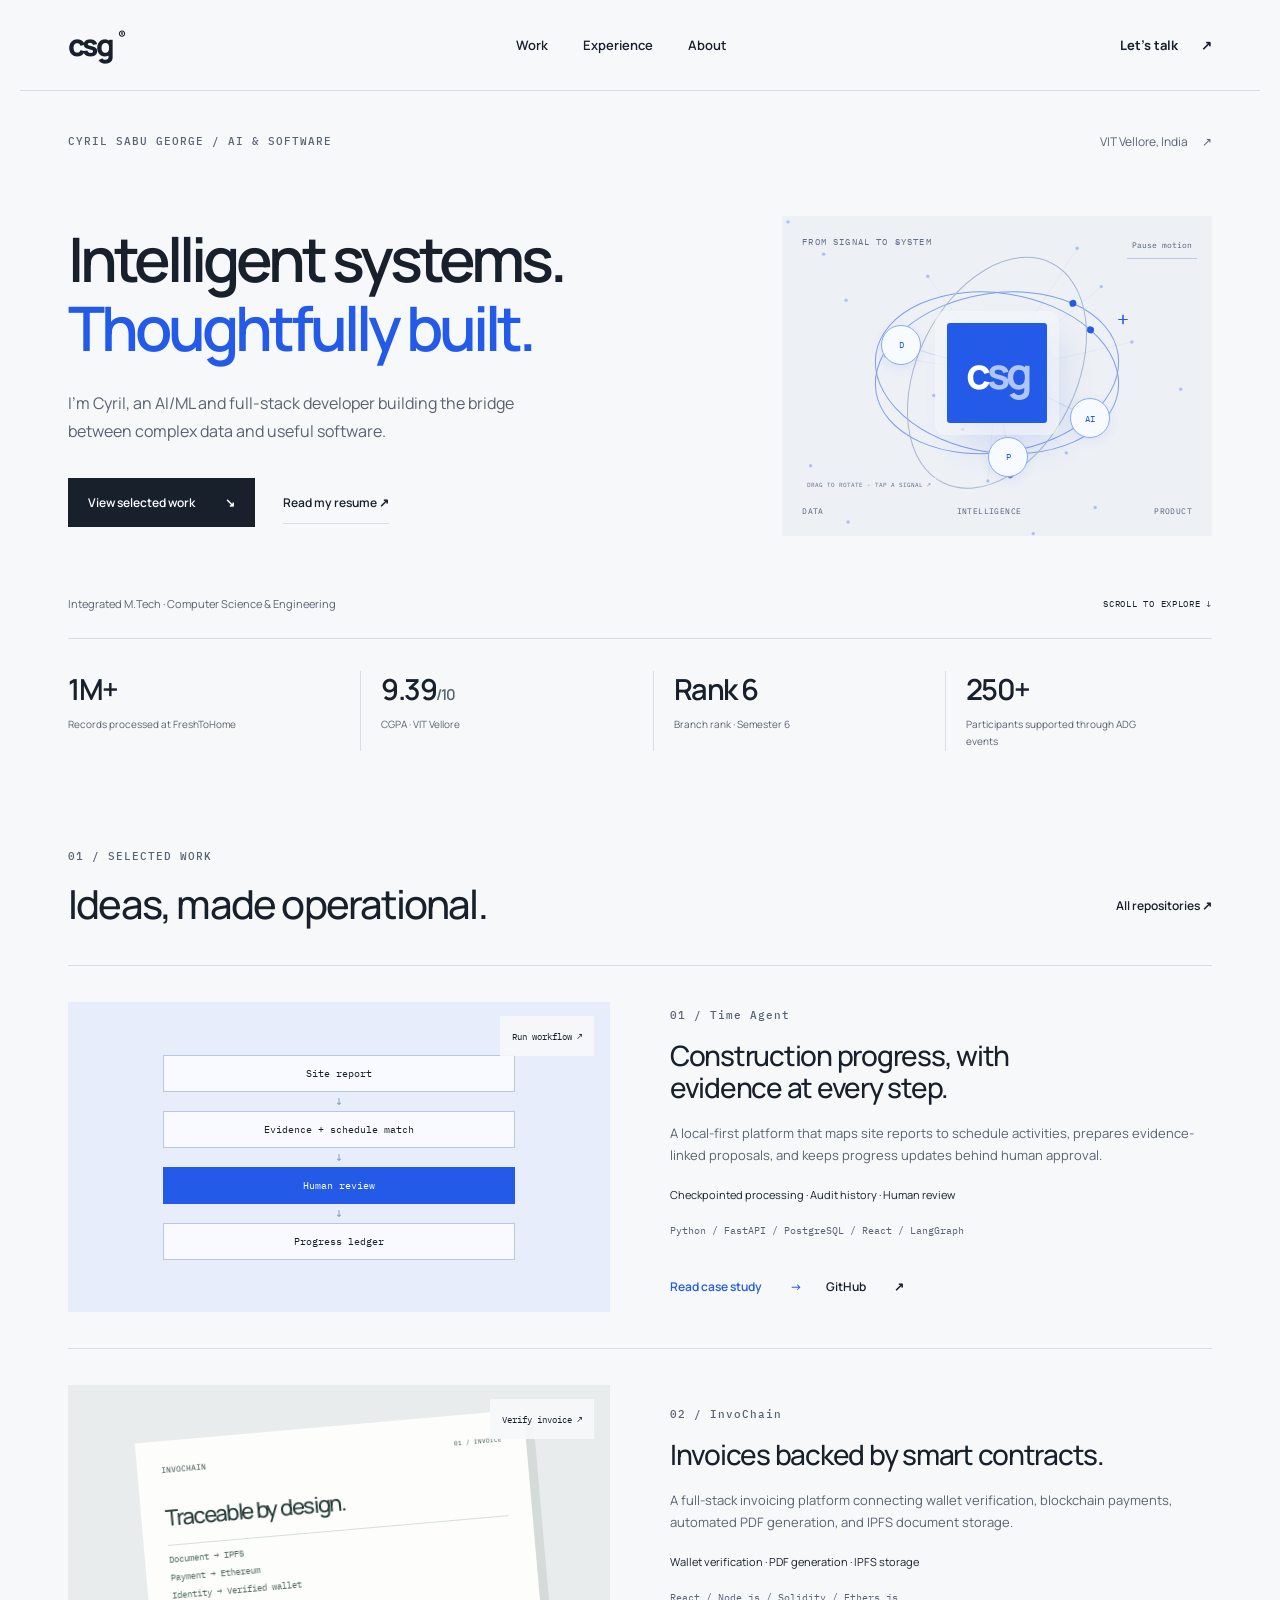
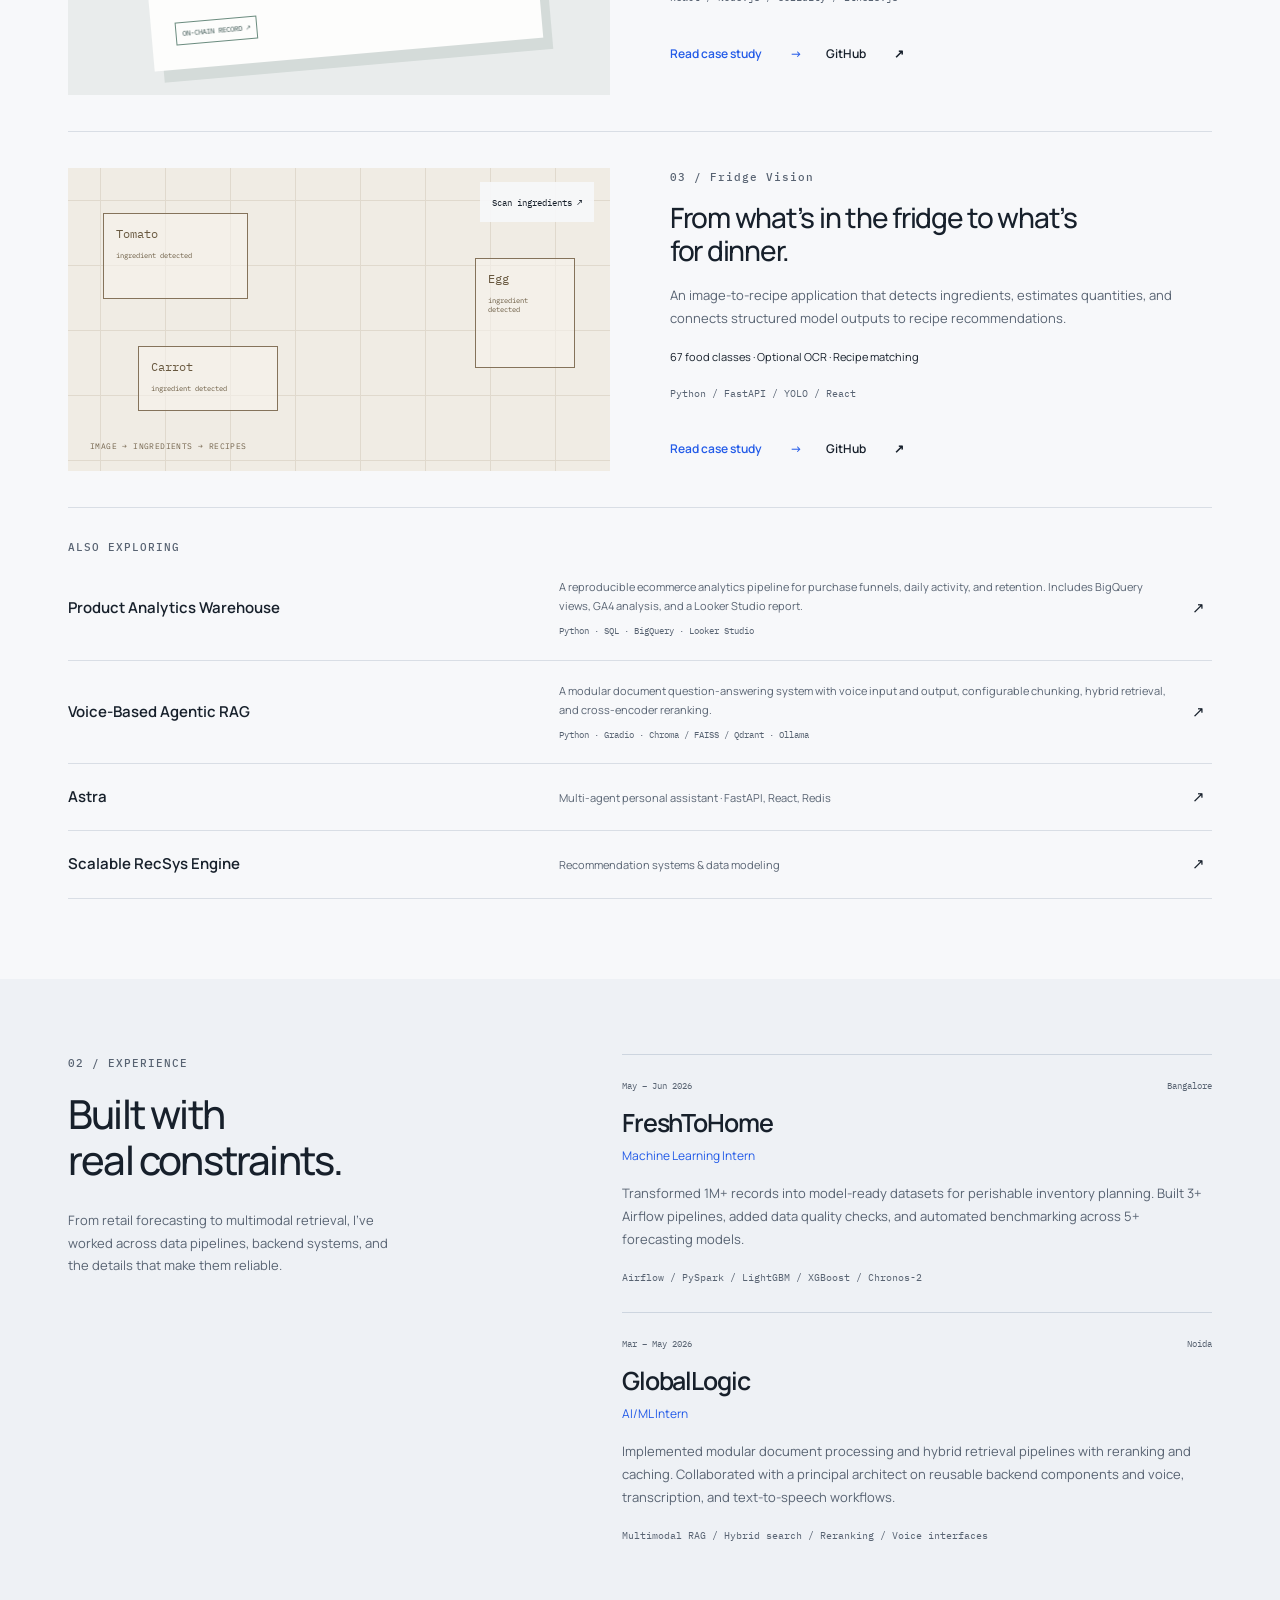
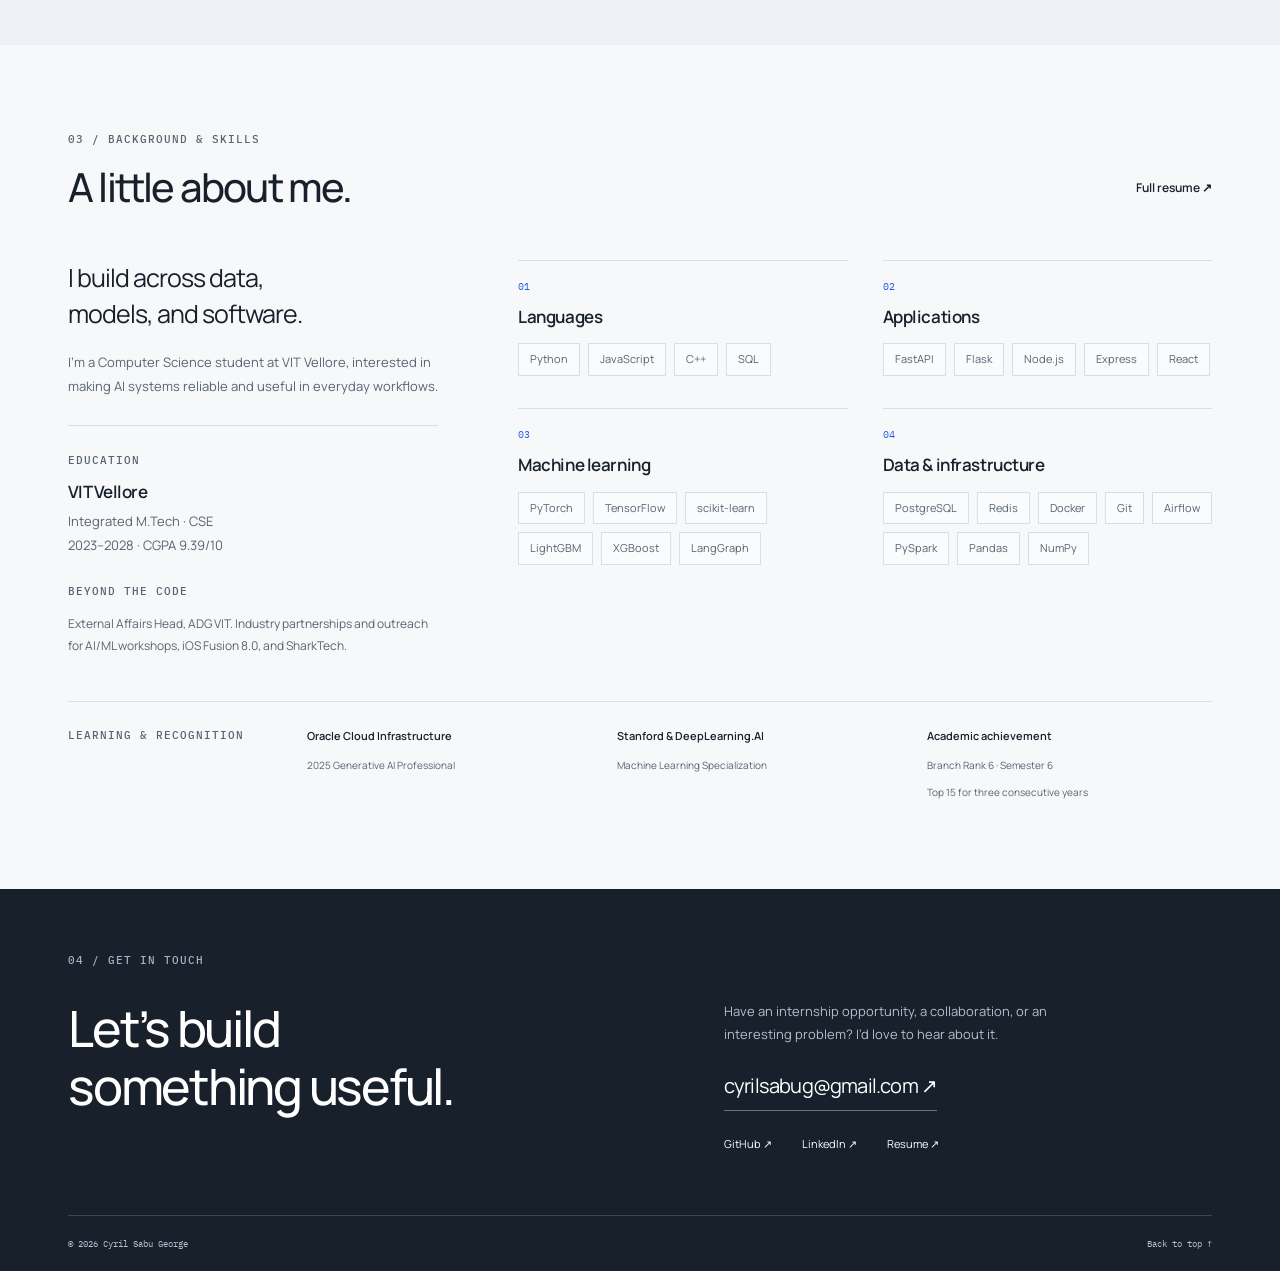
==== commit 4a36a0bf: "Add documentation-backed case studies for featured projects" ====
--- a/index.html
+++ b/index.html
@@ -12,6 +12,7 @@
 <link rel="stylesheet" href="portfolio-motion.css?v=20261013-about-v3">
 <script src="portfolio-motion.js?v=20261013-about-v3" defer>
 </script>
+<link rel="stylesheet" href="project-studies.css?v=20261014">
 </head>
 <body>
 <a class="skip-link" href="#main">Skip to content</a>
@@ -113,8 +114,7 @@
 <p>A local-first platform that maps site reports to schedule activities, prepares evidence-linked proposals, and keeps progress updates behind human approval.</p>
 <p class="project-note">Checkpointed processing · Audit history · Human review</p>
 <p class="tech">Python / FastAPI / PostgreSQL / React / LangGraph</p>
-<a class="text-link" href="https://github.com/sudo8phoenix/Time_Agent" target="_blank" rel="noreferrer">Explore repository <span>↗</span>
-</a>
+<div class="project-links"><a class="text-link case-study-link" href="projects/time-agent.html">Read case study <span>→</span></a><a class="text-link" href="https://github.com/sudo8phoenix/Time_Agent" target="_blank" rel="noreferrer">GitHub <span>↗</span></a></div>
 </div>
 </article>
 <article class="project">
@@ -136,8 +136,7 @@
 <p>A full-stack invoicing platform connecting wallet verification, blockchain payments, automated PDF generation, and IPFS document storage.</p>
 <p class="project-note">Wallet verification · PDF generation · IPFS storage</p>
 <p class="tech">React / Node.js / Solidity / Ethers.js</p>
-<a class="text-link" href="https://github.com/sudo8phoenix/InvoChain" target="_blank" rel="noreferrer">Explore repository <span>↗</span>
-</a>
+<div class="project-links"><a class="text-link case-study-link" href="projects/invochain.html">Read case study <span>→</span></a><a class="text-link" href="https://github.com/sudo8phoenix/InvoChain" target="_blank" rel="noreferrer">GitHub <span>↗</span></a></div>
 </div>
 </article>
 <article class="project">
@@ -158,8 +157,7 @@
 <p>An image-to-recipe application that detects ingredients, estimates quantities, and connects structured model outputs to recipe recommendations.</p>
 <p class="project-note">67 food classes · Optional OCR · Recipe matching</p>
 <p class="tech">Python / FastAPI / YOLO / React</p>
-<a class="text-link" href="https://github.com/sudo8phoenix/Fridge_Vision" target="_blank" rel="noreferrer">Explore repository <span>↗</span>
-</a>
+<div class="project-links"><a class="text-link case-study-link" href="projects/fridge-vision.html">Read case study <span>→</span></a><a class="text-link" href="https://github.com/sudo8phoenix/Fridge_Vision" target="_blank" rel="noreferrer">GitHub <span>↗</span></a></div>
 </div>
 </article>
 <div class="more-work">
--- a/project-studies.css
+++ b/project-studies.css
@@ -0,0 +1,7 @@
+/* Case studies share the portfolio's editorial typography and palette. */
+.project-links{display:flex;align-items:center;flex-wrap:wrap;gap:24px;margin-top:24px}.project-links .text-link{margin-top:0}.case-study-link{color:var(--blue)}
+.case-hero{padding:38px 0 52px}.back-link{display:inline-block;font-size:12px;margin-bottom:48px;padding-block:8px}.case-hero .eyebrow{margin-bottom:18px}.case-name{font-size:18px;font-weight:700;color:var(--blue);margin-bottom:14px}.case-hero h1{max-width:940px;font-size:clamp(38px,5.5vw,72px);line-height:1.1}.case-intro{font-size:18px;max-width:730px;margin-top:26px}.case-meta{display:flex;align-items:center;justify-content:space-between;gap:24px;margin-top:36px;padding-top:24px;border-top:1px solid var(--line)}.case-meta .tech,.case-meta .text-link{margin:0}.case-meta .text-link{flex-shrink:0}.case-nav{display:flex;flex-wrap:wrap;gap:12px 28px;padding:16px 0;border-block:1px solid var(--line);font:11px var(--mono)}.case-nav a{display:inline-flex;align-items:center;min-height:32px}.case-nav a[aria-current]{color:var(--blue);text-decoration:underline;text-underline-offset:6px}
+.case-section{display:grid;grid-template-columns:1fr 1.7fr;gap:64px;padding:68px 0;border-bottom:1px solid var(--line);scroll-margin-top:24px}.case-section h2{font-size:clamp(28px,3vw,38px);margin-top:14px;max-width:340px}.section-body{min-width:0}.section-body>p{font-size:16px;line-height:1.9;max-width:710px}.section-caption{font-size:12px;margin-top:20px;max-width:270px}.architecture-flow{list-style:none;margin:0;padding:0;display:grid;grid-template-columns:1fr 1fr;gap:24px}.architecture-flow li{position:relative;border-top:2px solid var(--blue);padding:18px 0 12px}.step-number{font:11px var(--mono);color:var(--blue);display:block;margin-bottom:14px}.architecture-flow h3{font-size:19px;letter-spacing:-.03em;margin-bottom:12px}.architecture-flow p{font-size:13px;line-height:1.8}.architecture-note{margin-top:28px}.decision{padding:24px 0;border-top:1px solid var(--line)}.decision:first-child{padding-top:0;border-top:0}.decision:last-child{padding-bottom:0}.decision h3,.limits h3{font-size:19px;letter-spacing:-.03em;margin-bottom:12px}.decision p{font-size:15px;line-height:1.9}.case-metrics{display:grid;grid-template-columns:1fr 1fr;gap:24px;margin-bottom:32px}.case-metrics>div{border-left:2px solid var(--blue);padding-left:18px}.case-metrics strong{display:block;font-size:30px;letter-spacing:-.05em;line-height:1.3;font-weight:600}.case-metrics span{display:block;font-size:12px;color:var(--muted);margin-top:6px}.limits{margin-top:28px;padding-top:24px;border-top:1px solid var(--line)}.limits p{font-size:14px;line-height:1.9}.source-list{list-style:none;padding:0;margin:24px 0 0}.source-list li{padding:16px 0;border-top:1px solid var(--line)}.source-list a{font-size:14px;font-weight:600;display:inline-block;padding-block:6px}.source-path{display:block;font:11px var(--mono);color:var(--muted);overflow-wrap:anywhere}.next-project{display:block;padding:48px 0;border-bottom:1px solid var(--line)}.next-project strong{display:flex;justify-content:space-between;align-items:center;gap:20px;font-size:clamp(26px,4vw,42px);letter-spacing:-.04em;margin-top:12px}.next-project strong span{transition:transform .2s}.next-project:hover strong span{transform:translateX(6px)}.case-footer{display:flex;justify-content:space-between;gap:20px;padding-block:32px;font-size:11px;color:var(--muted)}
+@media(max-width:900px){.case-section{gap:32px;grid-template-columns:1fr 1.5fr}.case-meta{align-items:flex-start}.case-meta .tech{max-width:65%}}
+@media(max-width:600px){.case-page .wrap{padding-inline:22px}.case-page .header{padding:24px 22px;gap:18px}.case-page .header nav{gap:18px}.case-page .nav-contact{display:none}.case-hero{padding-top:22px;padding-bottom:32px}.back-link{margin-bottom:30px}.case-intro{font-size:16px}.case-meta{flex-direction:column;gap:18px}.case-meta .tech{max-width:100%;line-height:1.8}.case-section{grid-template-columns:1fr;gap:28px;padding:40px 0}.case-section h2{max-width:100%;font-size:30px}.section-caption{max-width:100%;margin-top:12px}.case-nav{gap:4px 18px;font-size:10px}.case-nav a{min-height:40px}.architecture-flow{gap:18px}.architecture-flow h3{font-size:17px}.architecture-flow p{font-size:12px}.case-metrics{gap:24px 16px}.case-metrics strong{font-size:27px}.case-footer{flex-direction:column;gap:8px}.section-body>p{font-size:15px}}
+@media(prefers-reduced-motion:reduce){.next-project strong span{transition:none}.next-project:hover strong span{transform:none}}
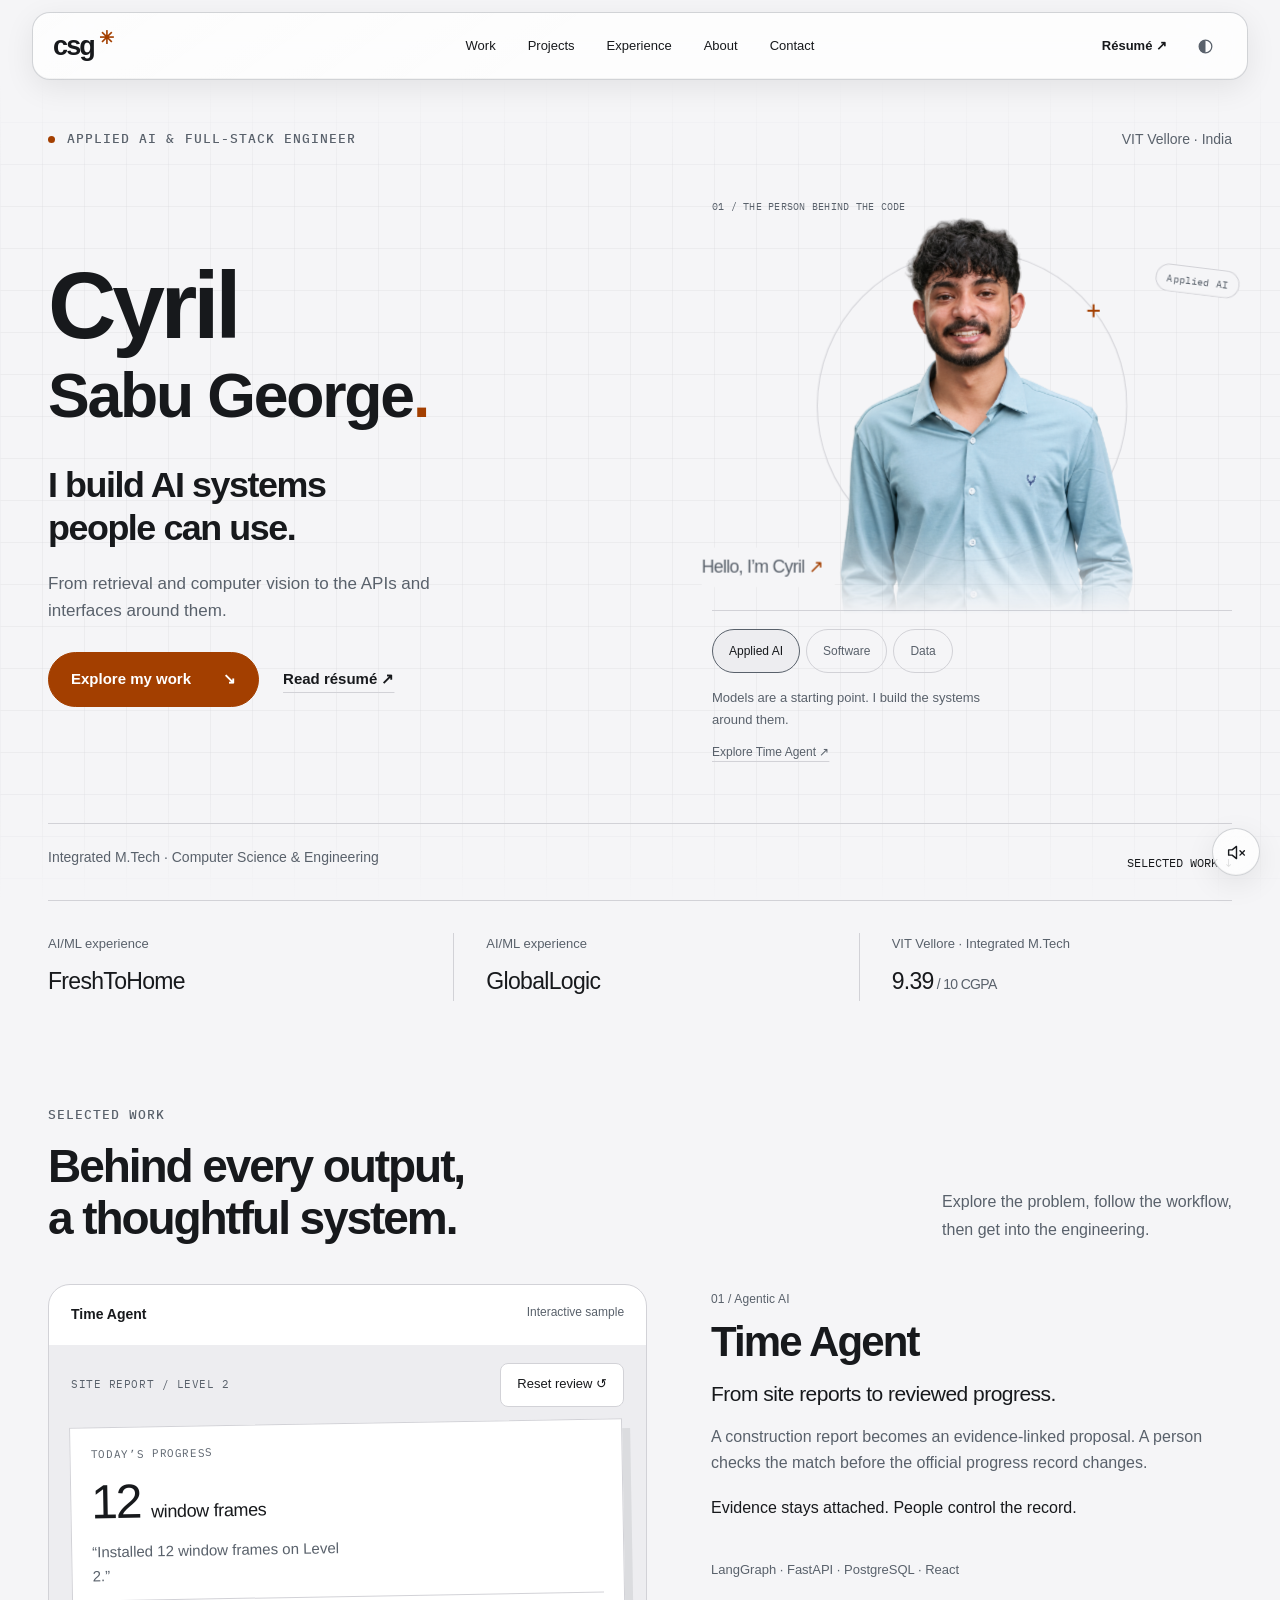
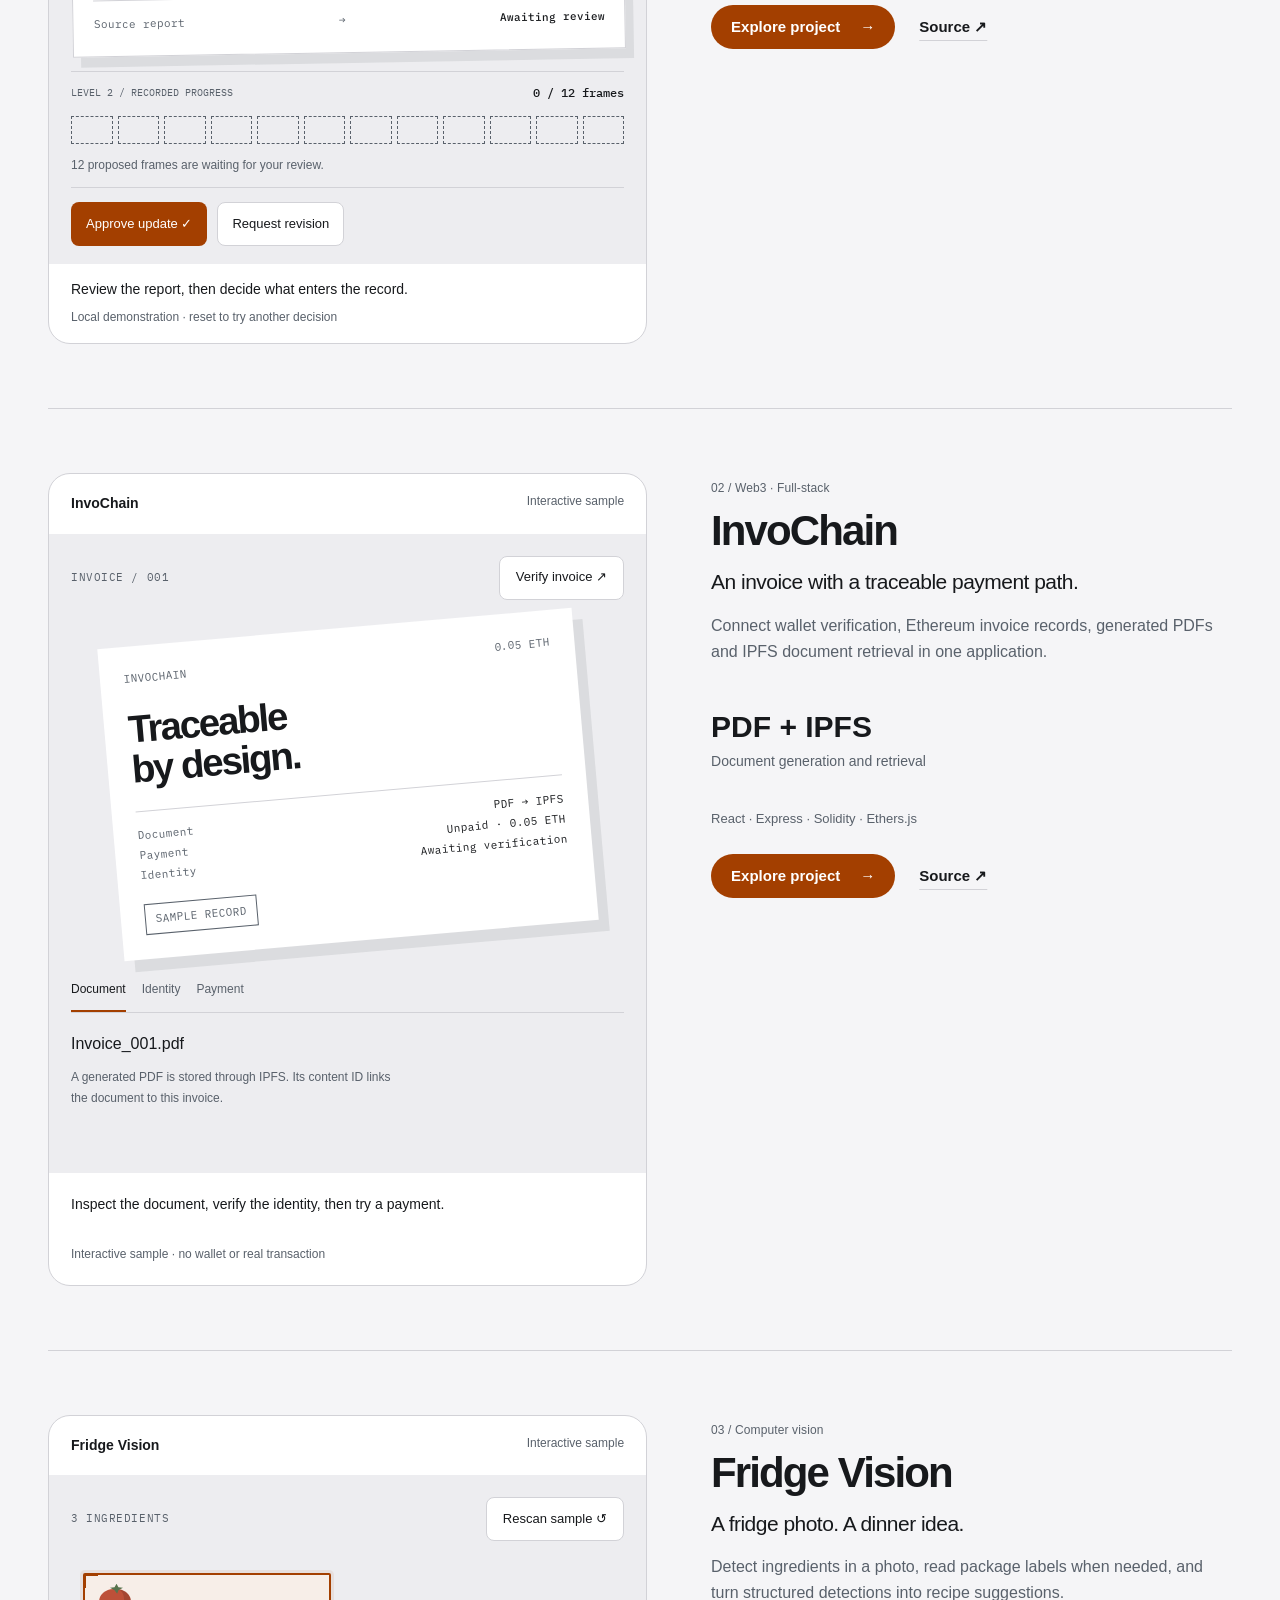
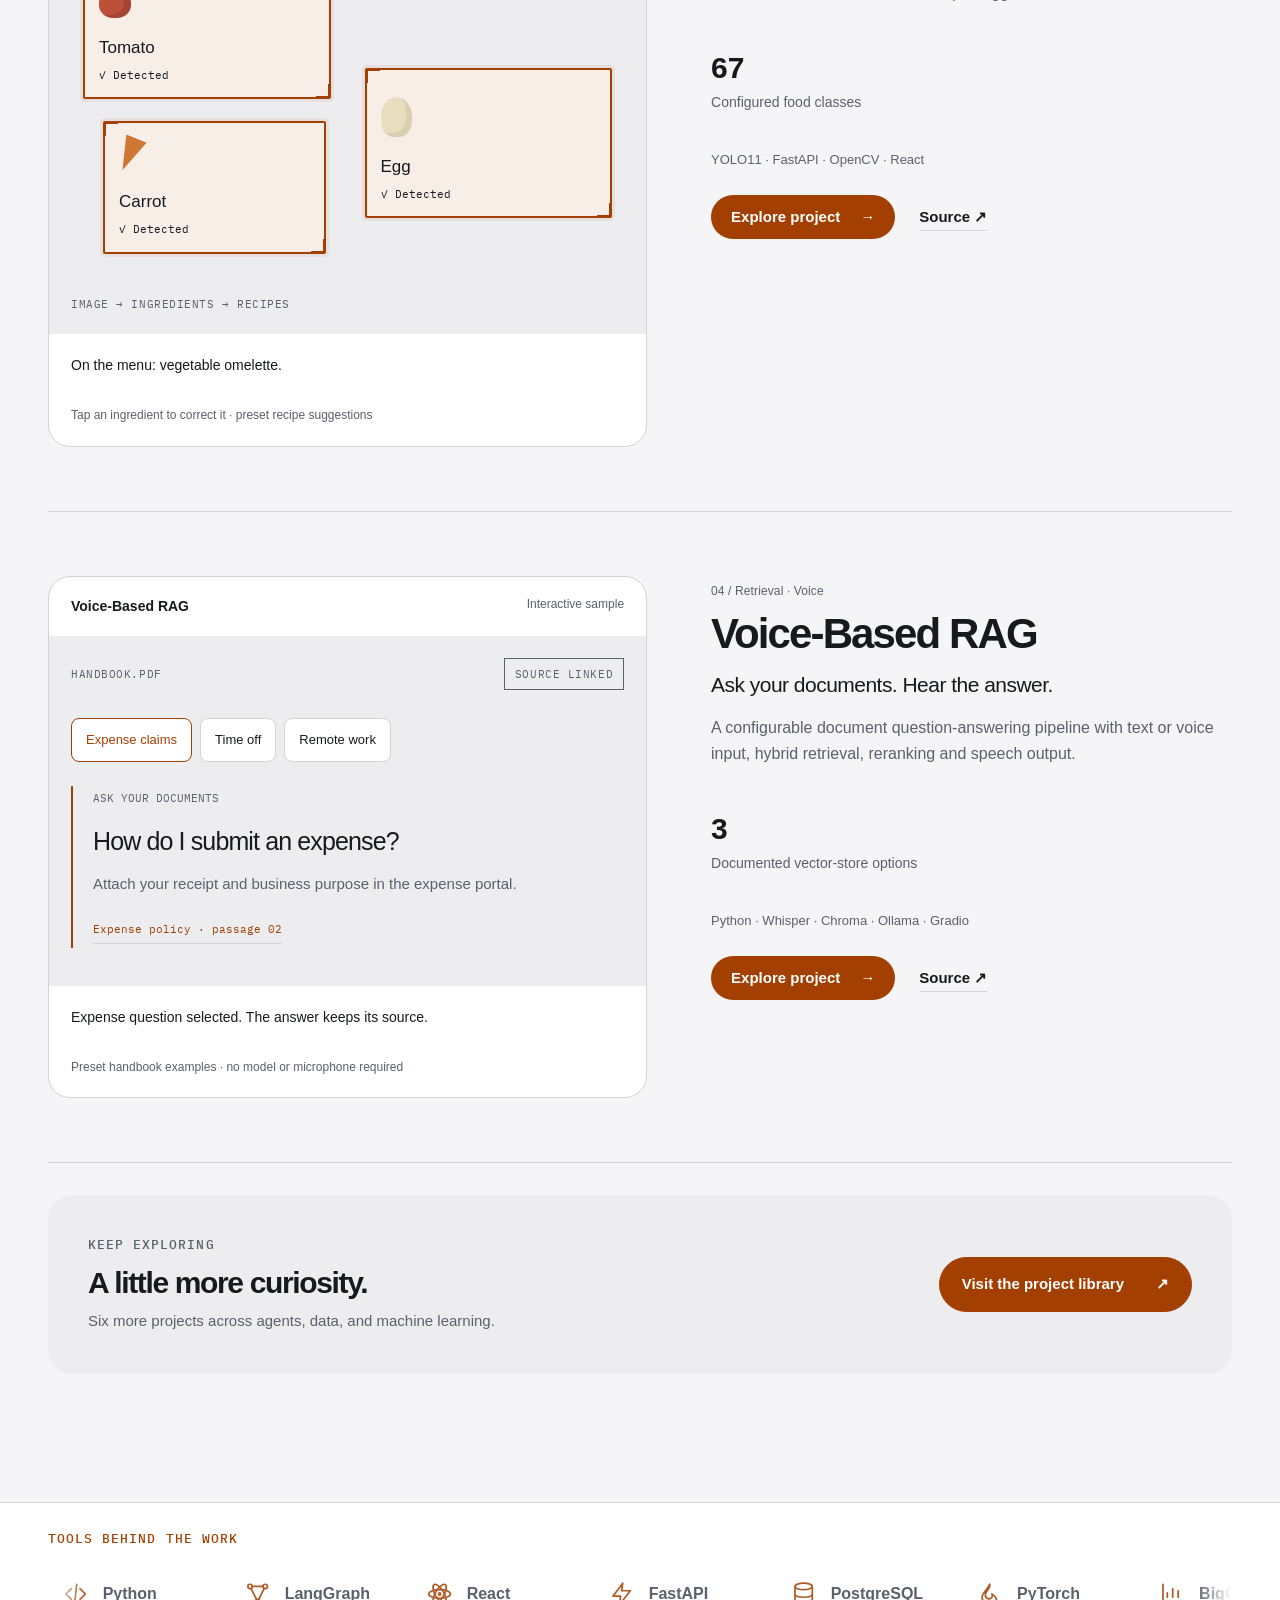
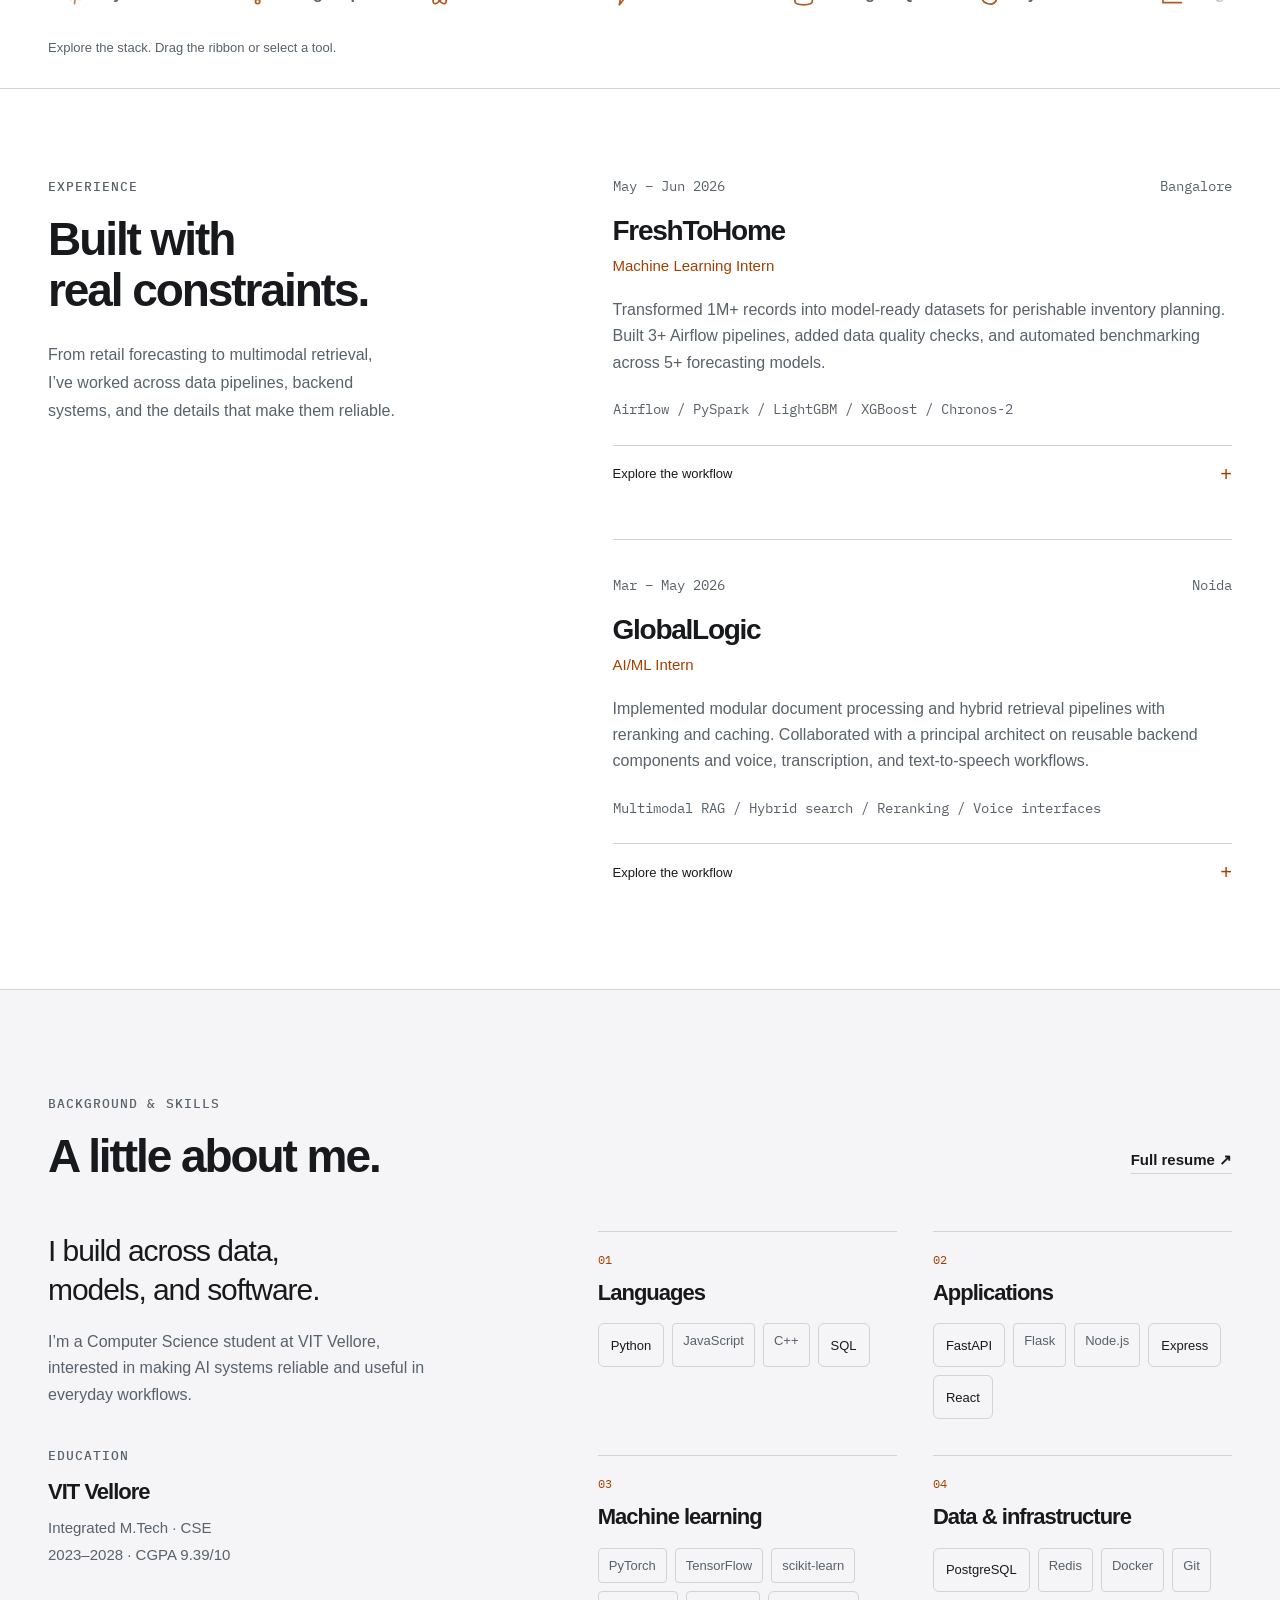
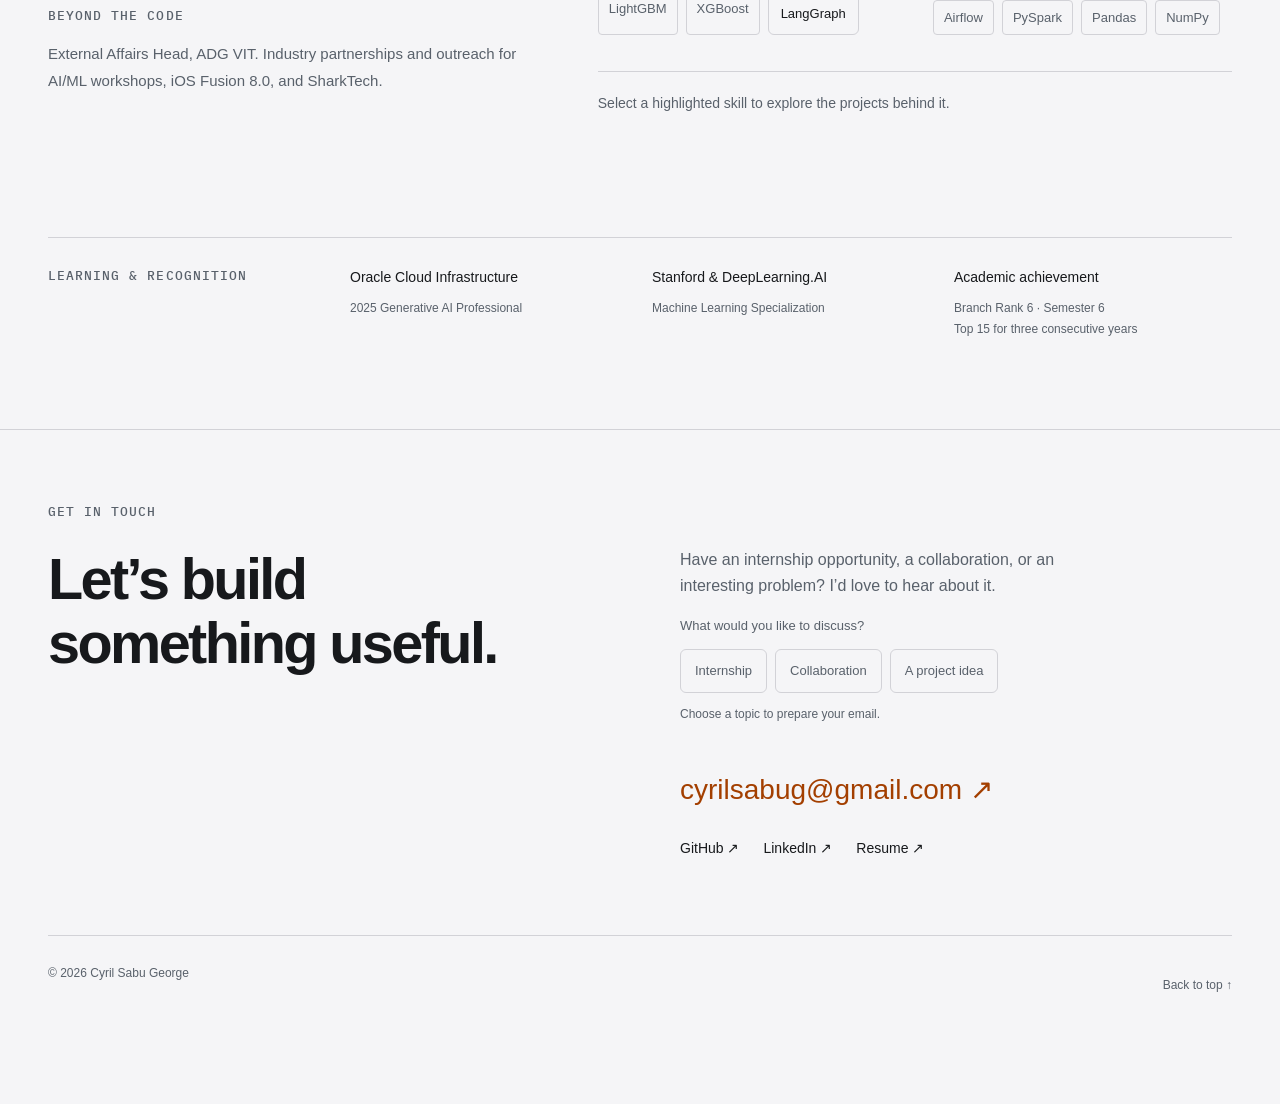
==== commit fa6f5969: "Polish portfolio interactions and compact mobile project discovery" ====
--- a/index.html
+++ b/index.html
@@ -1,187 +1,14 @@
 <!DOCTYPE html>
-<html lang="en">
-<head>
-<meta charset="UTF-8">
-<meta name="viewport" content="width=device-width, initial-scale=1">
-<meta name="theme-color" content="#f7f8fa">
-<title>Cyril Sabu George | AI & Software Engineering</title>
-<meta name="description" content="Cyril Sabu George — AI/ML and full-stack developer. Explore evidence-led AI agents, computer vision, blockchain products, and demand forecasting experience.">
-<link rel="preconnect" href="https://fonts.googleapis.com">
-<link rel="preconnect" href="https://fonts.gstatic.com" crossorigin>
-<link href="https://fonts.googleapis.com/css2?family=Manrope:wght@400;500;600;700;800&family=IBM+Plex+Mono:wght@400;500&display=swap" rel="stylesheet">
-<link rel="stylesheet" href="portfolio-motion.css?v=20261013-about-v3">
-<script src="portfolio-motion.js?v=20261013-about-v3" defer>
-</script>
-<link rel="stylesheet" href="project-studies.css?v=20261014">
-</head>
-<body>
-<a class="skip-link" href="#main">Skip to content</a>
-<header class="header">
-<a class="brand" href="#top">csg<span>®</span>
-</a>
-<nav aria-label="Primary navigation">
-<a href="#work">Work</a>
-<a href="#experience">Experience</a>
-<a href="#about">About</a>
-</nav>
-<a class="nav-contact" href="#contact">Let’s talk <span>↗</span>
-</a>
-</header>
-<main id="main">
-<section class="hero wrap" id="top">
-<div class="hero-top">
-<p class="eyebrow">CYRIL SABU GEORGE / AI & SOFTWARE</p>
-<p class="location">VIT Vellore, India <span>↗</span>
-</p>
-</div>
-<div class="hero-grid">
-<div>
-<h1>Intelligent systems.<br>
-<span>Thoughtfully built.</span>
-</h1>
-<p class="hero-description">I’m Cyril, an AI/ML and full-stack developer building the bridge between complex data and useful software.</p>
-<div class="actions">
-<a class="button" href="#work">View selected work <span>↘</span>
-</a>
-<a class="resume-link" href="assets/Cyril_Sabu_George_Resume.pdf" target="_blank" rel="noreferrer">Read my resume ↗</a>
-</div>
-</div>
-<div class="hero-graphic" aria-label="Interactive signal illustration">
-<canvas class="signal-field" aria-hidden="true"></canvas><div class="graphic-label">FROM SIGNAL TO SYSTEM</div>
-<div class="orbital o1" aria-hidden="true">
-</div>
-<div class="orbital o2" aria-hidden="true">
-</div>
-<div class="orbital o3" aria-hidden="true">
-</div>
-<button class="core" aria-label="Rotate the signal system" title="Drag to rotate, or use arrow keys">c<span>sg</span>
-<i>+</i>
-</button>
-<div class="motion-controls"><button class="signal-node n1" aria-label="Move data signal" title="Drag me or use arrow keys">D</button><button class="signal-node n2" aria-label="Move intelligence signal" title="Drag me or use arrow keys">AI</button><button class="signal-node n3" aria-label="Move product signal" title="Drag me or use arrow keys">P</button></div><button class="motion-toggle" aria-pressed="false">Pause motion</button><span class="interaction-hint" aria-live="polite">DRAG TO ROTATE · TAP A SIGNAL ↗</span><div class="graphic-bottom">
-<span>DATA</span>
-<span>INTELLIGENCE</span>
-<span>PRODUCT</span>
-</div>
-</div>
-</div>
-<div class="hero-footer">
-<p>Integrated M.Tech · Computer Science & Engineering</p>
-<a href="#work">SCROLL TO EXPLORE ↓</a>
-</div>
-</section>
-<section class="proof wrap" aria-label="Professional highlights">
-<div>
-<strong>1M+</strong>
-<span>Records processed at FreshToHome</span>
-</div>
-<div>
-<strong>9.39<span>/10</span>
-</strong>
-<span>CGPA · VIT Vellore</span>
-</div>
-<div>
-<strong>Rank 6</strong>
-<span>Branch rank · Semester 6</span>
-</div>
-<div>
-<strong>250+</strong>
-<span>Participants supported through ADG events</span>
-</div>
-</section>
-<section class="work wrap" id="work">
-<div class="section-head">
-<div>
-<p class="eyebrow">01 / SELECTED WORK</p>
-<h2>Ideas, made operational.</h2>
-</div>
-<a class="text-link" href="https://github.com/sudo8phoenix?tab=repositories" target="_blank" rel="noreferrer">All repositories ↗</a>
-</div>
-<article class="project">
-<div class="project-art agent" aria-label="Time Agent conceptual workflow illustration"><button class="demo-control" data-demo="agent">Run workflow ↗</button>
-<div class="flow">
-<span>Site report</span>
-<b>↓</b>
-<span>Evidence + schedule match</span>
-<b>↓</b>
-<span class="blue">Human review</span>
-<b>↓</b>
-<span>Progress ledger</span>
-</div>
-</div>
-<div class="project-copy">
-<p class="eyebrow">01 / Time Agent</p>
-<h3>Construction progress, with evidence at every step.</h3>
-<p>A local-first platform that maps site reports to schedule activities, prepares evidence-linked proposals, and keeps progress updates behind human approval.</p>
-<p class="project-note">Checkpointed processing · Audit history · Human review</p>
-<p class="tech">Python / FastAPI / PostgreSQL / React / LangGraph</p>
-<div class="project-links"><a class="text-link case-study-link" href="projects/time-agent.html">Read case study <span>→</span></a><a class="text-link" href="https://github.com/sudo8phoenix/Time_Agent" target="_blank" rel="noreferrer">GitHub <span>↗</span></a></div>
-</div>
-</article>
-<article class="project">
-<div class="project-art chain" aria-label="InvoChain conceptual workflow illustration"><button class="demo-control" data-demo="chain">Verify invoice ↗</button>
-<div class="invoice">
-<div>INVOCHAIN <span>01 / INVOICE</span>
-</div>
-<p class="invoice-title">Traceable by design.</p>
-<hr>
-<p>Document → IPFS</p>
-<p>Payment → Ethereum</p>
-<p>Identity → Verified wallet</p>
-<div class="stamp">ON-CHAIN RECORD ↗</div>
-</div>
-</div>
-<div class="project-copy">
-<p class="eyebrow">02 / InvoChain</p>
-<h3>Invoices backed by smart contracts.</h3>
-<p>A full-stack invoicing platform connecting wallet verification, blockchain payments, automated PDF generation, and IPFS document storage.</p>
-<p class="project-note">Wallet verification · PDF generation · IPFS storage</p>
-<p class="tech">React / Node.js / Solidity / Ethers.js</p>
-<div class="project-links"><a class="text-link case-study-link" href="projects/invochain.html">Read case study <span>→</span></a><a class="text-link" href="https://github.com/sudo8phoenix/InvoChain" target="_blank" rel="noreferrer">GitHub <span>↗</span></a></div>
-</div>
-</article>
-<article class="project">
-<div class="project-art vision" aria-label="Fridge Vision conceptual workflow illustration"><button class="demo-control" data-demo="vision">Scan ingredients ↗</button>
-<div class="vision">
-<div class="detect d1">Tomato <small>ingredient detected</small>
-</div>
-<div class="detect d2">Egg <small>ingredient detected</small>
-</div>
-<div class="detect d3">Carrot <small>ingredient detected</small>
-</div>
-<span>IMAGE → INGREDIENTS → RECIPES</span>
-</div>
-</div>
-<div class="project-copy">
-<p class="eyebrow">03 / Fridge Vision</p>
-<h3>From what’s in the fridge to what’s for dinner.</h3>
-<p>An image-to-recipe application that detects ingredients, estimates quantities, and connects structured model outputs to recipe recommendations.</p>
-<p class="project-note">67 food classes · Optional OCR · Recipe matching</p>
-<p class="tech">Python / FastAPI / YOLO / React</p>
-<div class="project-links"><a class="text-link case-study-link" href="projects/fridge-vision.html">Read case study <span>→</span></a><a class="text-link" href="https://github.com/sudo8phoenix/Fridge_Vision" target="_blank" rel="noreferrer">GitHub <span>↗</span></a></div>
-</div>
-</article>
-<div class="more-work">
-<p class="eyebrow">ALSO EXPLORING</p>
-<a class="repository-detail" href="https://github.com/sudo8phoenix/product-analytics-warehouse" target="_blank" rel="noreferrer"><strong>Product Analytics Warehouse</strong><span>A reproducible ecommerce analytics pipeline for purchase funnels, daily activity, and retention. Includes BigQuery views, GA4 analysis, and a Looker Studio report.<small>Python · SQL · BigQuery · Looker Studio</small></span><b>↗</b></a>
-<a class="repository-detail" href="https://github.com/sudo8phoenix/Rag-System" target="_blank" rel="noreferrer"><strong>Voice-Based Agentic RAG</strong><span>A modular document question-answering system with voice input and output, configurable chunking, hybrid retrieval, and cross-encoder reranking.<small>Python · Gradio · Chroma / FAISS / Qdrant · Ollama</small></span><b>↗</b></a>
-
-<a href="https://github.com/sudo8phoenix/Astra" target="_blank" rel="noreferrer">
-<strong>Astra</strong>
-<span>Multi-agent personal assistant · FastAPI, React, Redis</span>
-<b>↗</b>
-</a>
-<a href="https://github.com/sudo8phoenix/Scalable-RecSys-Engine" target="_blank" rel="noreferrer">
-<strong>Scalable RecSys Engine</strong>
-<span>Recommendation systems & data modeling</span>
-<b>↗</b>
-</a>
-</div>
-</section>
-<section class="experience" id="experience">
+<html lang="en"><head><meta charset="UTF-8"><meta name="viewport" content="width=device-width, initial-scale=1"><meta name="theme-color" content="#111214"><title>Cyril Sabu George — Applied AI &amp; Full-Stack Engineer</title><meta name="description" content="Applied AI, retrieval, computer vision and the software around them. Explore Cyril’s projects through interactive workflow examples and documented results."><link rel="icon" href="assets/favicon.svg" type="image/svg+xml"><link rel="preconnect" href="https://fonts.googleapis.com"><link rel="preconnect" href="https://fonts.gstatic.com" crossorigin><link href="https://fonts.googleapis.com/css2?family=Manrope:wght@400;500;600;700;800&family=IBM+Plex+Mono:wght@400;500&display=swap" rel="stylesheet"><link rel="stylesheet" href="portfolio-motion.css?v=20261108-polish"><link rel="stylesheet" href="project-studies.css?v=20261108-polish"><script src="portfolio-icons.js?v=20261108-icons" defer></script><script src="portfolio-motion.js?v=20261108-polish" defer></script><script src="portfolio-playgrounds.js?v=20261108-polish" defer></script><link rel="stylesheet" href="portfolio-fluid.css?v=20261108-refine"><script src="portfolio-fluid.js?v=20261108-refine" defer></script><script src="portfolio-audio.js?v=20261108-compact" defer></script><link rel="stylesheet" href="project-previews.css?v=20261108-portrait-depth"><script src="project-previews.js?v=20261108-interactions-v2" defer></script><script src="site-interactions.js?v=20261108-motion-v3s-v2" defer></script><script src="project-labs.js?v=20261108-interactions-v2" defer></script><link rel="stylesheet" href="hero-effects.css?v=20261108-full-v4"><script src="hero-effects.js?v=20261108-full-v3" defer></script></head>
+<body><a class="skip-link" href="#main">Skip to content</a><header class="header wrap"><a class="brand" href="#top" aria-label="Cyril Sabu George home">csg<span aria-hidden="true">✳</span></a><nav aria-label="Primary navigation"><a href="#work">Work</a><a class="secondary-nav" href="projects.html">Projects</a><a class="secondary-nav" href="#experience">Experience</a><a class="secondary-nav" href="#about">About</a><a class="secondary-nav" href="#contact">Contact</a></nav><div class="header-actions"><a class="header-resume" href="assets/Cyril_Sabu_George_Resume.pdf" target="_blank" rel="noreferrer">Résumé ↗</a><label class="theme-control"><span class="sr-only">Color appearance</span><select name="appearance" aria-label="Color appearance"><option value="dark">Dark</option><option value="light">Light</option><option value="system">System</option></select></label><details class="mobile-menu"><summary>Menu</summary><nav aria-label="Additional navigation"><a href="projects.html">Project library</a><a href="#experience">Experience</a><a href="#about">About</a><a href="#contact">Contact</a></nav></details></div></header><main id="main"><section class="hero wrap" id="top"><canvas class="hero-ripple" aria-hidden="true"></canvas><div class="hero-top"><p class="eyebrow"><span class="accent-dot" aria-hidden="true"></span> Applied AI & Full-Stack Engineer</p><p class="location">VIT Vellore · India</p></div><div class="hero-grid"><div class="hero-copy"><h1>Cyril <span>Sabu George<span class="name-period">.</span></span></h1><p class="hero-statement">I build AI systems <br>people can use.</p><p class="hero-description">From retrieval and computer vision to the APIs and interfaces around them.</p><div class="actions"><a class="button" href="#work">Explore my work <span aria-hidden="true">↘</span></a><a class="resume-link" href="assets/Cyril_Sabu_George_Resume.pdf" target="_blank" rel="noreferrer">Read résumé ↗</a></div></div><div class="hero-demo hero-portrait" data-portrait>
+<div class="portrait-stage"><span class="portrait-coordinate">01 / THE PERSON BEHIND THE CODE</span><div class="portrait-depth"><div class="portrait-orbit" aria-hidden="true"></div><img src="assets/cyril-cutout.png" width="1086" height="1448" fetchpriority="high" decoding="async" alt="Cyril Sabu George smiling in a light blue shirt"><span class="portrait-signature">Hello, I’m Cyril <span aria-hidden="true">↗</span></span><span class="portrait-specialty" data-portrait-label>Applied AI</span></div></div>
+<div class="portrait-interests" aria-label="Explore my interests"><button type="button" data-interest="0" aria-pressed="true">Applied AI</button><button type="button" data-interest="1" aria-pressed="false">Software</button><button type="button" data-interest="2" aria-pressed="false">Data</button></div>
+<div class="portrait-insight" aria-live="polite"><p data-portrait-copy>Models are a starting point. I build the systems around them.</p><a data-portrait-link href="#project-time-agent">Explore Time Agent ↗</a></div>
+</div></div><div class="hero-footer"><p>Integrated M.Tech · Computer Science & Engineering</p><a href="#work">SELECTED WORK ↓</a></div></section><section class="proof wrap" aria-label="Background highlights"><div><span>AI/ML experience</span><strong>FreshToHome</strong></div><div><span>AI/ML experience</span><strong>GlobalLogic</strong></div><div><span>VIT Vellore · Integrated M.Tech</span><strong>9.39<span> / 10 CGPA</span></strong></div></section><section class="work wrap" id="work"><div class="section-head"><div><p class="eyebrow">SELECTED WORK</p><h2>Behind every output,<br>a thoughtful system.</h2></div><p class="section-intro">Explore the problem, follow the workflow,<br>then get into the engineering.</p></div><article class="project" id="project-time-agent"><div class="project-copy"><p class="eyebrow">01 / Agentic AI</p><h3>Time Agent</h3><p class="project-headline">From site reports to reviewed progress.</p><p>A construction report becomes an evidence-linked proposal. A person checks the match before the official progress record changes.</p><p class="project-context">Evidence stays attached. People control the record.</p><p class="tech">LangGraph · FastAPI · PostgreSQL · React</p><div class="project-links"><a class="text-link case-study-link" href="projects/time-agent.html">Explore project <span aria-hidden="true">→</span></a><a class="text-link" href="https://github.com/sudo8phoenix/Time_Agent" target="_blank" rel="noreferrer">Source ↗</a></div></div><div class="workflow" data-workflow aria-label="Time Agent workflow example"><div class="workflow-top"><span class="workflow-name">Time Agent</span><span class="example-label">Illustrative workflow</span></div><div class="workflow-body"><ol class="workflow-steps" aria-label="Workflow stages"><li><button type="button" data-step="0" aria-controls="home-time-agent-panel-0"><span class="step-index">01</span><span>Report</span><span class="step-arrow" aria-hidden="true">↗</span></button></li><li><button type="button" data-step="1" aria-controls="home-time-agent-panel-1"><span class="step-index">02</span><span>Evidence</span><span class="step-arrow" aria-hidden="true">↗</span></button></li><li><button type="button" data-step="2" aria-controls="home-time-agent-panel-2"><span class="step-index">03</span><span>Review</span><span class="step-arrow" aria-hidden="true">↗</span></button></li><li><button type="button" data-step="3" aria-controls="home-time-agent-panel-3"><span class="step-index">04</span><span>Ledger</span><span class="step-arrow" aria-hidden="true">↗</span></button></li></ol><div class="workflow-panels"><section class="workflow-panel" id="home-time-agent-panel-0" aria-label="Report"><p class="panel-label">Source: sample site report</p><p class="artifact artifact-time-agent">“Level 2: installed 12 window frames today.”</p><p class="panel-description">A supervisor reports completed work.</p></section><section class="workflow-panel" id="home-time-agent-panel-1" aria-label="Evidence"><p class="panel-label">Extracted observation</p><p class="artifact artifact-time-agent">12 window frames · Level 2</p><p class="panel-description">Keep the reported quantity attached to its source.</p></section><section class="workflow-panel" id="home-time-agent-panel-2" aria-label="Review"><p class="panel-label">Pending approval — ledger unchanged</p><p class="artifact artifact-time-agent">Activity: Level 2 window installation</p><p class="panel-description">A reviewer checks the proposed schedule match.</p></section><section class="workflow-panel" id="home-time-agent-panel-3" aria-label="Ledger"><p class="panel-label">Illustrated approved update</p><p class="artifact artifact-time-agent">+12 frames · source retained</p><p class="panel-description">Only an approved proposal becomes recorded progress.</p></section></div></div><div class="workflow-bottom" hidden><p class="workflow-status" aria-live="polite" aria-atomic="true">Step 1 of 4 · Report</p><div><button type="button" class="workflow-prev" aria-label="Previous step in Time Agent">←</button><button type="button" class="workflow-next" aria-label="Next step in Time Agent">Next step <span aria-hidden="true">→</span></button></div></div></div></article><article class="project" id="project-invochain"><div class="project-copy"><p class="eyebrow">02 / Web3 · Full-stack</p><h3>InvoChain</h3><p class="project-headline">An invoice with a traceable payment path.</p><p>Connect wallet verification, Ethereum invoice records, generated PDFs and IPFS document retrieval in one application.</p><p class="project-note">PDF + IPFS <span>Document generation and retrieval</span></p><p class="tech">React · Express · Solidity · Ethers.js</p><div class="project-links"><a class="text-link case-study-link" href="projects/invochain.html">Explore project <span aria-hidden="true">→</span></a><a class="text-link" href="https://github.com/sudo8phoenix/InvoChain" target="_blank" rel="noreferrer">Source ↗</a></div></div><div class="workflow" data-workflow aria-label="InvoChain workflow example"><div class="workflow-top"><span class="workflow-name">InvoChain</span><span class="example-label">Illustrative workflow</span></div><div class="workflow-body"><ol class="workflow-steps" aria-label="Workflow stages"><li><button type="button" data-step="0" aria-controls="home-invochain-panel-0"><span class="step-index">01</span><span>Identity</span><span class="step-arrow" aria-hidden="true">↗</span></button></li><li><button type="button" data-step="1" aria-controls="home-invochain-panel-1"><span class="step-index">02</span><span>Invoice</span><span class="step-arrow" aria-hidden="true">↗</span></button></li><li><button type="button" data-step="2" aria-controls="home-invochain-panel-2"><span class="step-index">03</span><span>Document</span><span class="step-arrow" aria-hidden="true">↗</span></button></li><li><button type="button" data-step="3" aria-controls="home-invochain-panel-3"><span class="step-index">04</span><span>Payment</span><span class="step-arrow" aria-hidden="true">↗</span></button></li></ol><div class="workflow-panels"><section class="workflow-panel" id="home-invochain-panel-0" aria-label="Identity"><p class="panel-label">Firebase identity + wallet verification</p><p class="artifact artifact-invochain">Account login → nonce → signature</p><p class="panel-description">Connect the account and prove wallet control.</p></section><section class="workflow-panel" id="home-invochain-panel-1" aria-label="Invoice"><p class="panel-label">Synthetic example, no transaction</p><p class="artifact artifact-invochain">Invoice #001 · 0.05 ETH</p><p class="panel-description">Create an invoice with recipient and amount.</p></section><section class="workflow-panel" id="home-invochain-panel-2" aria-label="Document"><p class="panel-label">Document storage path</p><p class="artifact artifact-invochain">Invoice PDF → Pinata → content ID</p><p class="panel-description">Generate a PDF and store it through IPFS.</p></section><section class="workflow-panel" id="home-invochain-panel-3" aria-label="Payment"><p class="panel-label">Illustrative payment record</p><p class="artifact artifact-invochain">Ethereum transaction → invoice status</p><p class="panel-description">Confirm payment through the connected wallet.</p></section></div></div><div class="workflow-bottom" hidden><p class="workflow-status" aria-live="polite" aria-atomic="true">Step 1 of 4 · Identity</p><div><button type="button" class="workflow-prev" aria-label="Previous step in InvoChain">←</button><button type="button" class="workflow-next" aria-label="Next step in InvoChain">Next step <span aria-hidden="true">→</span></button></div></div></div></article><article class="project" id="project-fridge-vision"><div class="project-copy"><p class="eyebrow">03 / Computer vision</p><h3>Fridge Vision</h3><p class="project-headline">A fridge photo. A dinner idea.</p><p>Detect ingredients in a photo, read package labels when needed, and turn structured detections into recipe suggestions.</p><p class="project-note">67 <span>Configured food classes</span></p><p class="tech">YOLO11 · FastAPI · OpenCV · React</p><div class="project-links"><a class="text-link case-study-link" href="projects/fridge-vision.html">Explore project <span aria-hidden="true">→</span></a><a class="text-link" href="https://github.com/sudo8phoenix/Fridge_Vision" target="_blank" rel="noreferrer">Source ↗</a></div></div><div class="workflow" data-workflow aria-label="Fridge Vision workflow example"><div class="workflow-top"><span class="workflow-name">Fridge Vision</span><span class="example-label">Illustrative workflow</span></div><div class="workflow-body"><ol class="workflow-steps" aria-label="Workflow stages"><li><button type="button" data-step="0" aria-controls="home-fridge-vision-panel-0"><span class="step-index">01</span><span>Photo</span><span class="step-arrow" aria-hidden="true">↗</span></button></li><li><button type="button" data-step="1" aria-controls="home-fridge-vision-panel-1"><span class="step-index">02</span><span>Detect</span><span class="step-arrow" aria-hidden="true">↗</span></button></li><li><button type="button" data-step="2" aria-controls="home-fridge-vision-panel-2"><span class="step-index">03</span><span>Match</span><span class="step-arrow" aria-hidden="true">↗</span></button></li><li><button type="button" data-step="3" aria-controls="home-fridge-vision-panel-3"><span class="step-index">04</span><span>Cook</span><span class="step-arrow" aria-hidden="true">↗</span></button></li></ol><div class="workflow-panels"><section class="workflow-panel" id="home-fridge-vision-panel-0" aria-label="Photo"><p class="panel-label">Illustrative image contents</p><p class="artifact artifact-fridge-vision">Tomato · Egg · Cheese</p><p class="panel-description">Upload a fridge image to the application.</p></section><section class="workflow-panel" id="home-fridge-vision-panel-1" aria-label="Detect"><p class="panel-label">Example detection labels</p><p class="artifact artifact-fridge-vision">[ Tomato ]  [ Egg ]  [ Cheese ]</p><p class="panel-description">YOLO identifies ingredients; OCR can read labels.</p></section><section class="workflow-panel" id="home-fridge-vision-panel-2" aria-label="Match"><p class="panel-label">Structured ingredient list</p><p class="artifact artifact-fridge-vision">tomato + egg + cheese</p><p class="panel-description">Pass detected ingredients to the recipe matcher.</p></section><section class="workflow-panel" id="home-fridge-vision-panel-3" aria-label="Cook"><p class="panel-label">Illustrative recipe recommendation</p><p class="artifact artifact-fridge-vision">Tomato &amp; cheese omelette</p><p class="panel-description">Browse a matching recipe suggestion.</p></section></div></div><div class="workflow-bottom" hidden><p class="workflow-status" aria-live="polite" aria-atomic="true">Step 1 of 4 · Photo</p><div><button type="button" class="workflow-prev" aria-label="Previous step in Fridge Vision">←</button><button type="button" class="workflow-next" aria-label="Next step in Fridge Vision">Next step <span aria-hidden="true">→</span></button></div></div></div></article><article class="project" id="project-voice-rag"><div class="project-copy"><p class="eyebrow">04 / Retrieval · Voice</p><h3>Voice-Based RAG</h3><p class="project-headline">Ask your documents. Hear the answer.</p><p>A configurable document question-answering pipeline with text or voice input, hybrid retrieval, reranking and speech output.</p><p class="project-note">3 <span>Documented vector-store options</span></p><p class="tech">Python · Whisper · Chroma · Ollama · Gradio</p><div class="project-links"><a class="text-link case-study-link" href="projects/voice-rag.html">Explore project <span aria-hidden="true">→</span></a><a class="text-link" href="https://github.com/sudo8phoenix/Rag-System" target="_blank" rel="noreferrer">Source ↗</a></div></div><div class="workflow" data-workflow aria-label="Voice-Based RAG workflow example"><div class="workflow-top"><span class="workflow-name">Voice-Based RAG</span><span class="example-label">Illustrative workflow</span></div><div class="workflow-body"><ol class="workflow-steps" aria-label="Workflow stages"><li><button type="button" data-step="0" aria-controls="home-voice-rag-panel-0"><span class="step-index">01</span><span>Ingest</span><span class="step-arrow" aria-hidden="true">↗</span></button></li><li><button type="button" data-step="1" aria-controls="home-voice-rag-panel-1"><span class="step-index">02</span><span>Ask</span><span class="step-arrow" aria-hidden="true">↗</span></button></li><li><button type="button" data-step="2" aria-controls="home-voice-rag-panel-2"><span class="step-index">03</span><span>Retrieve</span><span class="step-arrow" aria-hidden="true">↗</span></button></li><li><button type="button" data-step="3" aria-controls="home-voice-rag-panel-3"><span class="step-index">04</span><span>Answer</span><span class="step-arrow" aria-hidden="true">↗</span></button></li></ol><div class="workflow-panels"><section class="workflow-panel" id="home-voice-rag-panel-0" aria-label="Ingest"><p class="panel-label">Multi-format document ingestion</p><p class="artifact artifact-voice-rag">Handbook.pdf → searchable passages</p><p class="panel-description">Parse and chunk source documents.</p></section><section class="workflow-panel" id="home-voice-rag-panel-1" aria-label="Ask"><p class="panel-label">Example query</p><p class="artifact artifact-voice-rag">“How do I submit an expense?”</p><p class="panel-description">Accept a typed or transcribed question.</p></section><section class="workflow-panel" id="home-voice-rag-panel-2" aria-label="Retrieve"><p class="panel-label">Context selected from the documents</p><p class="artifact artifact-voice-rag">Dense + BM25 → ranked passages</p><p class="panel-description">Combine retrieval and reranking.</p></section><section class="workflow-panel" id="home-voice-rag-panel-3" aria-label="Answer"><p class="panel-label">Illustrative pipeline, no microphone used</p><p class="artifact artifact-voice-rag">Retrieved context → answer → audio</p><p class="panel-description">Generate a response with optional speech.</p></section></div></div><div class="workflow-bottom" hidden><p class="workflow-status" aria-live="polite" aria-atomic="true">Step 1 of 4 · Ingest</p><div><button type="button" class="workflow-prev" aria-label="Previous step in Voice-Based RAG">←</button><button type="button" class="workflow-next" aria-label="Next step in Voice-Based RAG">Next step <span aria-hidden="true">→</span></button></div></div></div></article><div class="library-invite"><div><p class="eyebrow">KEEP EXPLORING</p><h3>A little more curiosity.</h3><p>Six more projects across agents, data, and machine learning.</p></div><a class="button" href="projects.html">Visit the project library <span aria-hidden="true">↗</span></a></div></section><section id="tools" class="tool-strip" aria-label="Tools used across these projects"><div class="wrap"><div class="tool-heading"><p class="eyebrow">TOOLS BEHIND THE WORK</p></div><div class="tool-viewport" tabindex="0" role="region" aria-label="Draggable tools. Use left and right arrow keys to explore."><div class="tool-track"><ul class="tool-group"><li><button type="button" class="tool-chip"><span aria-hidden="true" data-icon="code"></span> Python</button></li><li><button type="button" class="tool-chip"><span aria-hidden="true" data-icon="nodes"></span> LangGraph</button></li><li><button type="button" class="tool-chip"><span aria-hidden="true" data-icon="atom"></span> React</button></li><li><button type="button" class="tool-chip"><span aria-hidden="true" data-icon="bolt"></span> FastAPI</button></li><li><button type="button" class="tool-chip"><span aria-hidden="true" data-icon="database"></span> PostgreSQL</button></li><li><button type="button" class="tool-chip"><span aria-hidden="true" data-icon="flame"></span> PyTorch</button></li><li><button type="button" class="tool-chip"><span aria-hidden="true" data-icon="chart"></span> BigQuery</button></li><li><button type="button" class="tool-chip"><span aria-hidden="true" data-icon="boxes"></span> Docker</button></li></ul></div></div><p class="tool-detail" aria-live="polite">Explore the stack. Drag the ribbon or select a tool.</p></div></section><section class="experience" id="experience">
 <div class="wrap experience-grid">
 <div>
-<p class="eyebrow">02 / EXPERIENCE</p>
-<h2>Built with <br>real constraints.</h2>
+<p class="eyebrow">EXPERIENCE</p>
+<h2>Built with<br>real constraints.</h2>
 <p class="section-intro">From retail forecasting to multimodal retrieval, I’ve worked across data pipelines, backend systems, and the details that make them reliable.</p>
 </div>
 <div class="timeline">
@@ -193,7 +20,7 @@
 <h3>FreshToHome</h3>
 <p class="role">Machine Learning Intern</p>
 <p>Transformed 1M+ records into model-ready datasets for perishable inventory planning. Built 3+ Airflow pipelines, added data quality checks, and automated benchmarking across 5+ forecasting models.</p>
-<p class="tech">Airflow / PySpark / LightGBM / XGBoost / Chronos-2</p>
+<p class="tech">Airflow / PySpark / LightGBM / XGBoost / Chronos-2</p><details class="experience-workflow"><summary>Explore the workflow <span aria-hidden="true">+</span></summary><ol><li><strong>Prepare</strong><p>Transform retail records into model-ready datasets with PySpark.</p></li><li><strong>Validate</strong><p>Orchestrate Airflow pipelines with data quality checks.</p></li><li><strong>Compare</strong><p>Benchmark forecasting models for perishable inventory planning.</p></li></ol></details>
 </article>
 <article>
 <div class="role-meta">
@@ -203,13 +30,13 @@
 <h3>GlobalLogic</h3>
 <p class="role">AI/ML Intern</p>
 <p>Implemented modular document processing and hybrid retrieval pipelines with reranking and caching. Collaborated with a principal architect on reusable backend components and voice, transcription, and text-to-speech workflows.</p>
-<p class="tech">Multimodal RAG / Hybrid search / Reranking / Voice interfaces</p>
+<p class="tech">Multimodal RAG / Hybrid search / Reranking / Voice interfaces</p><details class="experience-workflow"><summary>Explore the workflow <span aria-hidden="true">+</span></summary><ol><li><strong>Process</strong><p>Turn source documents into searchable passages.</p></li><li><strong>Retrieve</strong><p>Combine hybrid search, reranking, and caching.</p></li><li><strong>Connect</strong><p>Support voice, transcription, and text-to-speech workflows.</p></li></ol><a class="text-link" href="projects/voice-rag.html">Explore my related RAG project ↗</a></details>
 </article>
 </div>
 </div>
 </section>
 <section class="about wrap" id="about">
-<div class="section-head"><div><p class="eyebrow">03 / BACKGROUND & SKILLS</p><h2>A little about me.</h2></div><a class="text-link" href="assets/Cyril_Sabu_George_Resume.pdf" target="_blank" rel="noreferrer">Full resume ↗</a></div>
+<div class="section-head"><div><p class="eyebrow">BACKGROUND & SKILLS</p><h2>A little about me.</h2></div><a class="text-link" href="assets/Cyril_Sabu_George_Resume.pdf" target="_blank" rel="noreferrer">Full resume ↗</a></div>
 <div class="background-layout"><div class="background-bio"><p class="bio-intro">I build across data,<br>models, and software.</p><p>I’m a Computer Science student at VIT Vellore, interested in making AI systems reliable and useful in everyday workflows.</p><div class="education-note"><span class="eyebrow">EDUCATION</span><h3>VIT Vellore</h3><p>Integrated M.Tech · CSE<br>2023–2028 · CGPA 9.39/10</p></div><div class="leadership-note"><span class="eyebrow">BEYOND THE CODE</span><p>External Affairs Head, ADG VIT. Industry partnerships and outreach for AI/ML workshops, iOS Fusion 8.0, and SharkTech.</p></div></div><div class="skills-layout" aria-label="Technical skills"><div class="skill-group"><p class="skill-number">01</p><h3>Languages</h3><ul class="skill-tags"><li>Python</li><li>JavaScript</li><li>C++</li><li>SQL</li></ul></div>
 <div class="skill-group"><p class="skill-number">02</p><h3>Applications</h3><ul class="skill-tags"><li>FastAPI</li><li>Flask</li><li>Node.js</li><li>Express</li><li>React</li></ul></div>
 <div class="skill-group"><p class="skill-number">03</p><h3>Machine learning</h3><ul class="skill-tags"><li>PyTorch</li><li>TensorFlow</li><li>scikit-learn</li><li>LightGBM</li><li>XGBoost</li><li>LangGraph</li></ul></div>
@@ -218,7 +45,7 @@
 </section>
 <section class="contact" id="contact">
 <div class="wrap">
-<p class="eyebrow">04 / GET IN TOUCH</p>
+<p class="eyebrow">GET IN TOUCH</p>
 <div class="contact-grid">
 <h2>Let’s build<br>something useful.</h2>
 <div>
--- a/portfolio-motion.css
+++ b/portfolio-motion.css
@@ -1,206 +1,51 @@
-/* Editorial portfolio — ink, paper, electric blue. */
-:root{--paper:#f7f8fa;--ink:#17202b;--muted:#586372;--line:#d9dee5;--blue:#235be8;--mono:'IBM Plex Mono',monospace;--sans:'Manrope',sans-serif}
-*{box-sizing:border-box}
-html{scroll-behavior:smooth;scroll-padding-top:35px}
-body{margin:0;background:var(--paper);color:var(--ink);font-family:var(--sans);font-size:15px;line-height:1.75}
-a{color:inherit;text-decoration:none}
-button,a{-webkit-tap-highlight-color:transparent}
-a:focus-visible{outline:3px solid var(--blue);outline-offset:6px}
-a:hover{color:var(--blue)}
-::selection{background:#cbd9ff}
-h1,h2,h3,h4,p{margin:0}
-h1,h2,h3,h4{line-height:1.15;letter-spacing:-.045em}
-p{color:var(--muted)}
-.wrap{max-width:1240px;margin:auto;padding-inline:48px}
-.header{max-width:1240px;margin:auto;padding:30px 48px;display:flex;align-items:center;justify-content:space-between;border-bottom:1px solid var(--line)}
-.brand{font-size:30px;font-weight:800;letter-spacing:-.09em;line-height:1}
-.brand span{font-size:12px;vertical-align:top;margin-left:6px}
-.header nav{display:flex;gap:35px;font-size:13px;font-weight:600}
-.nav-contact{font-size:13px;font-weight:700}
-.nav-contact span{margin-left:20px}
-.hero{padding-top:40px}
-.hero-top,.hero-footer{display:flex;justify-content:space-between;align-items:center;gap:20px}
-.eyebrow{font-family:var(--mono);font-size:11px;letter-spacing:.09em;font-weight:500;color:var(--muted)}
-.location{font-size:12px}
-.location span{margin-left:12px}
-.hero-grid{display:grid;grid-template-columns:1.55fr 1fr;gap:48px;align-items:center;padding:64px 0 58px}
-h1{font-size:clamp(40px,4.8vw,66px);font-weight:600;letter-spacing:-.065em;line-height:1.12}
-h1>span{color:var(--blue)}
-.hero-description{max-width:470px;margin-top:26px;font-size:16px;line-height:1.8}
-.actions{display:flex;align-items:center;gap:28px;margin-top:32px}
-.button{background:var(--ink);color:white;padding:14px 20px;font-size:12px;font-weight:600;display:inline-flex;gap:30px;align-items:center}
-.button:hover{background:var(--blue);color:white}
-.resume-link{font-size:12px;font-weight:600;border-bottom:1px solid var(--line);padding:10px 0}
-.hero-graphic{height:320px;position:relative;overflow:hidden;background:#edf0f5;background-image:radial-gradient(#cbd2dd .7px,transparent .7px);background-size:16px 16px}
-.graphic-label{position:absolute;top:20px;left:20px;font:9px var(--mono);letter-spacing:.13em;color:#616f85}
-.orbital{position:absolute;width:245px;height:160px;border:1px solid #7c9dee;border-radius:50%;left:50%;top:49%;transform:translate(-50%,-50%) rotate(-35deg)}
-.o2{transform:translate(-50%,-50%) rotate(35deg)}
-.o3{transform:translate(-50%,-50%) rotate(90deg);border-color:#b1bdcf}
-.core{position:absolute;top:49%;left:50%;transform:translate(-50%,-50%);width:100px;height:100px;display:flex;align-items:center;justify-content:center;background:var(--blue);color:white;font-size:43px;font-weight:700;letter-spacing:-.09em;box-shadow:0 0 0 12px #f7f8fa90}
-.core span{opacity:.65}
-.core i{position:absolute;font:20px var(--mono);right:-78px;top:-18px;color:var(--blue)}
-.graphic-bottom{position:absolute;bottom:20px;left:20px;right:20px;display:flex;justify-content:space-between;font:8px var(--mono);letter-spacing:.05em;color:#516077}
-.hero-footer{padding-bottom:25px;border-bottom:1px solid var(--line)}
-.hero-footer p{font-size:11px}
-.hero-footer a{font:9px var(--mono);letter-spacing:.08em}
-.proof{display:grid;grid-template-columns:repeat(4,1fr);padding-block:32px 48px;gap:25px}
-.proof>div{border-left:1px solid var(--line);padding-left:20px}
-.proof>div:first-child{border-left:0;padding-left:0}
-.proof strong{font-size:29px;letter-spacing:-.05em;font-weight:600;display:block;line-height:1.3}
-.proof strong span{font-size:15px;color:var(--muted)}
-.proof div>span{font-size:10px;color:var(--muted);display:block;margin-top:7px;max-width:185px}
-.work{padding-top:48px;padding-bottom:80px}
-.section-head{display:flex;align-items:end;justify-content:space-between;gap:30px;margin-bottom:38px}
-.section-head h2{margin-top:15px}
-h2{font-size:40px;font-weight:500}
-.text-link{font-size:12px;font-weight:600;display:inline-flex;gap:28px;align-items:center;min-height:44px}
-.project{display:grid;grid-template-columns:1fr 1fr;gap:60px;padding-block:36px;border-top:1px solid var(--line);align-items:center}
-.project-art{height:310px;display:grid;place-items:center;position:relative;overflow:hidden}
-.agent{background:#e7edfa}
-.flow{width:65%;display:grid;justify-items:center;gap:3px;font:10px var(--mono)}
-.flow span{padding:11px 14px;border:1px solid #b9c7e7;background:#f8faff;width:100%;text-align:center}
-.flow b{font-weight:400;color:#6981b3}
-.flow .blue{background:var(--blue);border-color:var(--blue);color:white}
-.project-copy h3{font-size:28px;font-weight:500;margin:14px 0 18px;max-width:440px}
-.project-copy>p:not(.eyebrow){font-size:13px}
-.project-copy .project-note{font-size:11px!important;margin-top:18px;color:var(--ink)}
-.tech{font-family:var(--mono);font-size:10px!important;line-height:1.8;margin-top:18px;color:var(--muted)}
-.project-copy .text-link{margin-top:15px}
-.chain{background:#e9ecec}
-.invoice{background:#fdfdfc;width:72%;padding:24px;transform:rotate(-5deg);box-shadow:9px 12px 0 #d4dbd9;font:9px var(--mono);color:#324d49}
-.invoice>div:first-child{display:flex;justify-content:space-between;font-size:8px}
-.invoice span{font-size:6px}
-.invoice .invoice-title{font:500 22px var(--sans);letter-spacing:-.06em;margin:28px 0 12px;color:#243b37}
-.invoice hr{border:0;border-top:1px solid #d5dfda}
-.invoice p{font-size:9px;line-height:2;color:#536a60}
-.stamp{margin-top:18px;border:1px solid #6a8b7e;display:inline-block;padding:6px;font-size:7px}
-.vision{width:100%;height:100%;background:#f0ece4;position:relative;background-image:linear-gradient(90deg,transparent 49.8%,#e0d9cd 50%,transparent 50.2%),linear-gradient(transparent 49.8%,#e0d9cd 50%,transparent 50.2%);background-size:65px 65px}
-.detect{position:absolute;border:1px solid #85735b;width:145px;height:86px;padding:12px;font:12px var(--mono);color:#68583f;background:#f7f3ed99}
-.detect small{display:block;font-size:7px;margin-top:10px}
-.d1{top:45px;left:35px}
-.d2{top:90px;right:35px;width:100px;height:110px}
-.d3{bottom:60px;left:70px;width:140px;height:65px}
-.vision>span{position:absolute;bottom:20px;left:22px;font:8px var(--mono);letter-spacing:.05em;color:#75664f}
-.more-work{border-top:1px solid var(--line);padding-top:30px}
-.more-work>a{display:grid;grid-template-columns:1fr 1.3fr 20px;gap:20px;align-items:center;border-bottom:1px solid var(--line);padding:20px 0}
-.more-work strong{font-weight:600;font-size:15px}
-.more-work span{font-size:11px;color:var(--muted)}
-.more-work b{font-weight:400}
-.experience{background:#eef1f5;padding:75px 0}
-.experience-grid{display:grid;grid-template-columns:1fr 1.3fr;gap:100px}
-.experience h2{margin:18px 0 26px}
-.section-intro{max-width:320px;font-size:13px}
-.timeline article{border-top:1px solid #cdd5df;padding:25px 0}
-.role-meta{display:flex;justify-content:space-between;font:9px var(--mono);color:var(--muted);margin-bottom:18px}
-.timeline h3{font-size:25px;font-weight:600}
-.role{font-size:12px;color:var(--blue);margin:8px 0 16px}
-.timeline article>p:not(.role):not(.tech){font-size:13px}
-.about{padding-block:85px}
-.about-grid{display:grid;grid-template-columns:1.2fr 1fr;gap:90px}
-.about-lead{font-size:23px;letter-spacing:-.04em;line-height:1.5;color:var(--ink);margin-bottom:22px}
-.about-grid p:not(.about-lead){font-size:13px;margin-bottom:18px}
-.credentials{margin-top:30px;display:grid;gap:12px}
-.credentials span{font:10px/1.7 var(--mono);padding-left:14px;border-left:2px solid var(--blue);color:var(--muted)}
-.toolkit>div{padding:20px 0;border-top:1px solid var(--line)}
-.toolkit h3{font-size:12px;letter-spacing:0;margin-bottom:12px;font-weight:700}
-.toolkit p{margin:0!important;font-size:12px!important}
-.contact{background:var(--ink);color:white;padding:62px 0 0}
-.contact .eyebrow{color:#a5b2c5}
-.contact-grid{display:grid;grid-template-columns:1.2fr 1fr;gap:70px;margin:30px 0 62px}
-.contact h2{font-size:50px}
-.contact p:not(.eyebrow){color:#b5bfce;font-size:13px;max-width:350px}
-.email{display:inline-block;font-size:20px;letter-spacing:-.04em;border-bottom:1px solid #667385;margin-top:22px;padding-bottom:7px}
-.contact a:hover{color:#91b1ff}
-.socials{display:flex;gap:30px;font-size:11px;margin-top:23px}
-footer{display:flex;justify-content:space-between;gap:20px;border-top:1px solid #3b4655;padding:22px 0;font:9px var(--mono);color:#b5bfce}
-.skip-link{position:absolute;top:-70px;left:20px;background:var(--ink);color:white;padding:12px;z-index:10}
-.skip-link:focus{top:10px}
-@media(min-width:1500px){.hero-grid{padding-block:85px}
-.hero-graphic{height:350px}
-}
-@media(max-width:1000px){.wrap,.header{padding-inline:32px}
-.hero-grid{gap:25px;grid-template-columns:1.4fr 1fr}
-.hero-graphic{height:280px}
-h1{font-size:45px}
-.actions{gap:20px}
-.project{gap:35px}
-.experience-grid{gap:50px}
-.about-grid{gap:50px}
-.project-art{height:290px}
-.contact h2{font-size:43px}
-}
-@media(max-width:767px){.wrap,.header{padding-inline:24px}
-.header{padding-block:22px}
-.header nav{gap:20px;font-size:11px}
-.nav-contact{display:none}
-.hero{padding-top:26px}
-.hero-top{align-items:start}
-.location{font-size:9px}
-.eyebrow{font-size:9px}
-.hero-grid{grid-template-columns:1fr;padding-block:38px;gap:32px}
-h1{font-size:clamp(35px,7.8vw,54px)}
-.hero-description{font-size:14px;margin-top:20px}
-.hero-graphic{height:240px}
-.orbital{width:210px;height:140px}
-.core{height:85px;width:85px;font-size:37px}
-.hero-footer p{max-width:200px;font-size:10px}
-.hero-footer a{font-size:8px}
-.proof{grid-template-columns:repeat(2,1fr);gap:25px;padding-block:28px 10px}
-.proof>div:nth-child(3){border-left:0;padding-left:0}
-.proof strong{font-size:25px}
-.work{padding-top:48px;padding-bottom:55px}
-.section-head{align-items:start;flex-direction:column;gap:10px;margin-bottom:25px}
-h2{font-size:32px}
-.project{grid-template-columns:1fr;gap:25px;padding-block:28px}
-.project-art{height:270px}
-.project-copy h3{font-size:27px}
-.more-work>a{grid-template-columns:1fr 20px;gap:6px}
-.more-work span{grid-row:2}
-.more-work b{grid-column:2;grid-row:1}
-.experience{padding-block:50px}
-.experience-grid,.about-grid,.contact-grid{grid-template-columns:1fr;gap:35px}
-.section-intro{max-width:460px}
-.experience h2 br{display:none}
-.about{padding-block:55px}
-.contact{padding-top:45px}
-.contact-grid{margin-bottom:42px}
-.contact h2{font-size:40px}
-.email{font-size:20px}
-.toolkit>div{padding-block:17px}
-footer{font-size:8px}
-.actions{gap:22px;flex-wrap:wrap}
-.button{font-size:11px}
-.resume-link{font-size:11px}
-}
-@media(max-width:360px){.wrap,.header{padding-inline:18px}
-.header nav{gap:15px}
-.location{display:none}
-h1{font-size:33px}
-.hero-footer{gap:12px}
-.email{font-size:18px}
-.actions{gap:12px}
-}
-@media(prefers-reduced-motion:reduce){html{scroll-behavior:auto}
-}
-.hero-graphic{perspective:700px;--tilt-x:0deg;--tilt-y:0deg;--scroll-turn:0deg}
-.orbital{transition:transform .6s ease;transform:translate(-50%,-50%) rotate(calc(-35deg + var(--scroll-turn))) rotateX(var(--tilt-x)) rotateY(var(--tilt-y))}
-.o2{transform:translate(-50%,-50%) rotate(calc(35deg - var(--scroll-turn))) rotateX(var(--tilt-x)) rotateY(var(--tilt-y))}
-.o3{transform:translate(-50%,-50%) rotate(calc(90deg + var(--scroll-turn))) rotateX(var(--tilt-x)) rotateY(var(--tilt-y))}
-.core{transition:transform .4s ease;transform:translate(-50%,-50%) rotateX(var(--tilt-x)) rotateY(var(--tilt-y))}
-.signal-node{position:absolute;z-index:2;width:32px;height:32px;border:1px solid #8ca9ed;background:#f7faff;color:var(--blue);border-radius:50%;font:9px var(--mono);cursor:grab;touch-action:none;box-shadow:0 3px 12px #235be815;animation:signal-float 5s ease-in-out infinite;transition:box-shadow .2s}
-.signal-node:hover{box-shadow:0 0 0 5px #235be815}.signal-node:active{cursor:grabbing}.signal-node:focus-visible,.motion-toggle:focus-visible{outline:3px solid var(--blue);outline-offset:4px}.n1{left:23%;top:34%}.n2{left:67%;top:57%;animation-delay:-2s}.n3{left:48%;top:76%;animation-delay:-3s}.signal-node.dragging,.signal-node.moved{animation:none}.motion-toggle{position:absolute;top:15px;right:15px;border:0;border-bottom:1px solid #b9c7e7;background:transparent;color:#516077;font:8px var(--mono);padding:5px;cursor:pointer;min-height:28px}.graphic-label{max-width:55%}.interaction-hint{position:absolute;bottom:46px;left:20px;font:7px var(--mono);color:#586b8c}.motion-paused .signal-node{animation-play-state:paused}.scroll-reveal{opacity:.18;transform:translateY(24px);transition:opacity .7s ease,transform .7s cubic-bezier(.2,.65,.25,1)}.scroll-reveal.is-visible{opacity:1;transform:translateY(0)}.project-art{transition:transform .6s ease}.project:hover .project-art{transform:translateY(-4px)}.text-link span{transition:transform .2s}.text-link:hover span{transform:translate(3px,-3px)}.scroll-progress{position:fixed;top:0;left:0;z-index:20;width:100%;height:2px;background:var(--blue);transform:scaleX(0);transform-origin:left;pointer-events:none}@keyframes signal-float{0%,100%{transform:translateY(0)}50%{transform:translateY(-9px)}}@media(max-width:767px){.signal-node{width:36px;height:36px}.n3{top:71%}.motion-toggle{min-height:36px}.interaction-hint{bottom:43px}}@media(prefers-reduced-motion:reduce){.signal-node{animation:none}.scroll-reveal{opacity:1;transform:none;transition:none}.orbital,.core,.project-art{transition:none}.project:hover .project-art{transform:none}}
-/* Keep orbital centers stable while Safari interpolates 3D transforms. */
-.orbital{left:calc(50% - 122.5px);top:calc(49% - 80px);transform:rotate(calc(-35deg + var(--scroll-turn))) rotateX(var(--tilt-x)) rotateY(var(--tilt-y))}
-.o2{transform:rotate(calc(35deg - var(--scroll-turn))) rotateX(var(--tilt-x)) rotateY(var(--tilt-y))}
-.o3{transform:rotate(calc(90deg + var(--scroll-turn))) rotateX(var(--tilt-x)) rotateY(var(--tilt-y))}
-.core{left:calc(50% - 50px);top:calc(49% - 50px);transform:rotateX(var(--tilt-x)) rotateY(var(--tilt-y))}
-@media(max-width:767px){.orbital{left:calc(50% - 105px);top:calc(49% - 70px)}.core{left:calc(50% - 42.5px);top:calc(49% - 42.5px)}}
-.signal-field{position:absolute;inset:0;width:100%;height:100%;pointer-events:none}.core{border:0;font-family:var(--sans);cursor:grab;touch-action:none;z-index:2;border-radius:3px;box-shadow:0 0 0 12px #f7f8fa90,12px 18px 35px #235be82a}.core:active{cursor:grabbing}.core:focus-visible,.demo-control:focus-visible{outline:3px solid var(--blue);outline-offset:6px}.orbital{transform:rotate(calc(-35deg + var(--turn) + var(--scroll-turn))) rotateX(var(--tilt-x)) rotateY(var(--tilt-y));transition:transform .12s linear}.o2{transform:rotate(calc(35deg - var(--turn) - var(--scroll-turn))) rotateX(var(--tilt-x)) rotateY(var(--tilt-y))}.o3{transform:rotate(calc(90deg + var(--turn) + var(--scroll-turn))) rotateX(var(--tilt-x)) rotateY(var(--tilt-y))}.hero-graphic{--turn:0deg;--pan-x:0px;--pan-y:0px}.core{transform:translate(var(--pan-x),var(--pan-y)) rotateX(var(--tilt-x)) rotateY(var(--tilt-y));transition:transform .15s ease}.signal-node{width:40px;height:40px}.demo-control{position:absolute;right:16px;top:14px;z-index:3;border:0;background:#f7f8fae8;color:var(--ink);padding:10px 12px;font:9px var(--mono);cursor:pointer;min-height:40px}.demo-control:hover{background:var(--ink);color:white}.project-art{perspective:800px;--art-x:0deg;--art-y:0deg}.invoice,.flow,.vision{transition:transform .25s ease}.invoice{transform:rotate(-5deg) rotateX(var(--art-x)) rotateY(var(--art-y))}.flow{transform:rotateX(var(--art-x)) rotateY(var(--art-y))}.vision{transform:rotateX(var(--art-x)) rotateY(var(--art-y))}.flow span{transition:background .3s,color .3s,transform .3s}.flow span.step-active{background:var(--blue);color:white;transform:scale(1.06)}.chain.verified .stamp{background:#324d49;color:white;transform:rotate(-3deg);transition:transform .3s,background .3s}.vision:after{content:'';position:absolute;left:0;right:0;top:15%;height:2px;background:#235be8;box-shadow:0 0 20px 6px #235be825;opacity:0;pointer-events:none}.vision.scanning:after{animation:scan-line 1.6s ease-in-out}.detect{transition:background .4s,border-color .4s,transform .4s}.vision.scanned .detect{border-color:var(--blue);background:#edf2ff;transform:translateY(-4px)}@keyframes scan-line{0%{top:15%;opacity:0}15%{opacity:1}90%{opacity:1}100%{top:80%;opacity:0}}@media(max-width:767px){.signal-node{width:40px;height:40px}.demo-control{font-size:8px}.hero-graphic{min-height:260px}.graphic-bottom{font-size:7px}.d1{left:20px}.d2{right:20px}.d3{left:40px}}@media(prefers-reduced-motion:reduce){.vision.scanning:after{animation:none}.orbital,.core,.invoice,.flow,.vision,.detect{transition:none}.flow span.step-active{transform:none}.vision.scanned .detect{transform:none}}
-
-.repository-detail small{display:block;font:9px/1.8 var(--mono);margin-top:8px;color:var(--muted)}
-@media(max-width:767px){.more-work .repository-detail{padding-block:22px}.repository-detail span{margin-top:7px;line-height:1.8}}
-.orbital:after{content:'';position:absolute;width:8px;height:8px;border-radius:50%;background:var(--blue);left:15%;top:7%;box-shadow:0 0 0 4px #235be810}.o2:after{left:78%;top:12%;width:6px;height:6px}.o3:after{background:#7891b9;left:40%;top:-4px}.signal-node[aria-pressed=true]{background:var(--blue);color:white;box-shadow:0 0 0 5px #235be820}.core .mode-label{font:600 17px var(--mono);letter-spacing:-.06em;color:white;opacity:1}.core{transition:transform .15s ease,background-color .3s}.interaction-hint{max-width:calc(100% - 32px);font-size:7px}.toolkit .skill-explorer{padding-top:0;border-top:0;margin-bottom:22px}.skill-tabs{display:flex;gap:8px;margin:15px 0}.skill-tabs button{border:1px solid var(--line);background:transparent;color:var(--muted);padding:10px 14px;font:11px var(--sans);cursor:pointer;min-height:42px}.skill-tabs button[aria-pressed=true]{background:var(--ink);color:white;border-color:var(--ink)}.skill-tabs button:focus-visible{outline:3px solid var(--blue);outline-offset:3px}.toolkit .skill-description{min-height:70px;margin-bottom:5px!important}.skill-project{font-size:10px;gap:0}.toolkit>div:not(.skill-explorer){transition:padding .3s,background-color .3s,border-color .3s}.toolkit .skill-highlight{padding-inline:15px;background:#edf2fd;border-top-color:var(--blue)}@media(prefers-reduced-motion:reduce){.toolkit>div:not(.skill-explorer),.core{transition:none}}
-.canvas-orbits .orbital{display:none}.hero-graphic[data-mode=ai] .core{background:#286b62}.hero-graphic[data-mode=product] .core{background:#936039}.hero-graphic[data-mode=data] .core{background:#235be8}.interaction-hint{bottom:42px;z-index:4;background:#edf0f5e8;padding:3px 5px;font-size:6px;line-height:1.6}.n3{top:69%}
-
-/* Background: compact editorial biography and grouped skill labels. */
-.background-layout{display:grid;grid-template-columns:.8fr 1.5fr;gap:80px;padding:12px 0 44px}.background-bio p{font-size:13px;line-height:1.85}.background-bio .bio-intro{color:var(--ink);font-size:25px;line-height:1.45;letter-spacing:-.04em;margin-bottom:18px}.education-note{margin-top:26px;padding:20px 0;border-top:1px solid var(--line)}.education-note h3{font-size:17px;font-weight:600;margin:10px 0 8px;letter-spacing:-.03em}.leadership-note p{margin-top:9px;font-size:12px}.skills-layout{display:grid;grid-template-columns:1fr 1fr;gap:32px 35px;align-content:start}.skill-group{border-top:1px solid var(--line);padding-top:19px}.skill-number{font:10px var(--mono);color:var(--blue);margin-bottom:14px}.skill-group h3{font-size:17px;font-weight:600;letter-spacing:-.025em;margin-bottom:17px}.skill-tags{list-style:none;display:flex;flex-wrap:wrap;gap:8px;margin:0;padding:0}.skill-tags li{border:1px solid var(--line);padding:6px 11px;font-size:11px;color:var(--muted);line-height:1.7;background:#ffffff60}.qualification-strip{display:grid;grid-template-columns:.75fr 1fr 1fr 1fr;gap:25px;border-top:1px solid var(--line);padding-top:24px}.qualification-strip p:not(.eyebrow){font-size:11px;font-weight:600;color:var(--ink);margin-bottom:6px}.qualification-strip span{font-size:10px;line-height:1.8;color:var(--muted)}@media(max-width:1000px){.background-layout{gap:40px}.skills-layout{gap:28px 20px}.qualification-strip{grid-template-columns:1fr 1fr;gap:22px}}@media(max-width:767px){.background-layout{grid-template-columns:1fr;gap:35px;padding-bottom:32px}.background-bio{max-width:500px}.background-bio .bio-intro{font-size:23px}.skills-layout{gap:28px 18px}.skill-group h3{font-size:15px}.skill-tags{gap:6px}.skill-tags li{font-size:10px;padding:5px 8px}.qualification-strip{grid-template-columns:1fr;gap:18px}.qualification-strip>div{border-left:2px solid var(--line);padding-left:14px}.qualification-strip p:not(.eyebrow){font-size:12px}.qualification-strip span{font-size:11px}}@media(max-width:360px){.skills-layout{grid-template-columns:1fr}}
+/* Charcoal / orange. Semantic tokens also power the optional light appearance. */
+:root{color-scheme:dark;--paper:#111214;--surface:#1b1d21;--ink:#f3f3f0;--muted:#a8adb5;--accent:#ff8a3d;--blue:var(--accent);--line:#36393e;--accent-ink:#111214;--soft:#25282d;--mono:'IBM Plex Mono',monospace;--sans:'Manrope',sans-serif}
+:root[data-theme=light]{color-scheme:light;--paper:#f7f7f4;--surface:#fff;--ink:#17191c;--muted:#59616b;--accent:#a33f00;--line:#c9cdd1;--accent-ink:#fff;--soft:#eceeea}
+@media(prefers-color-scheme:light){:root[data-theme=system]{color-scheme:light;--paper:#f7f7f4;--surface:#fff;--ink:#17191c;--muted:#59616b;--accent:#a33f00;--line:#c9cdd1;--accent-ink:#fff;--soft:#eceeea}}
+*{box-sizing:border-box}html{scroll-behavior:smooth;scroll-padding-top:24px}body{margin:0;background:var(--paper);color:var(--ink);font:18px/1.65 var(--sans);-webkit-font-smoothing:antialiased}h1,h2,h3,p{margin:0}h1,h2,h3{line-height:1.12;letter-spacing:-.045em}h2{font-size:clamp(32px,3.6vw,46px);font-weight:600}h3{font-size:30px;font-weight:600}p{color:var(--muted)}a{color:inherit;text-decoration:none}button,select,summary{font:inherit}button,select{color:var(--ink)}button,a,summary,select{-webkit-tap-highlight-color:transparent}button{cursor:pointer}button:disabled{cursor:default}a,button,select,summary{touch-action:manipulation}a:hover{color:var(--accent)}a:focus-visible,button:focus-visible,summary:focus-visible,select:focus-visible{outline:2px solid var(--accent);outline-offset:5px;border-radius:3px}::selection{color:var(--accent-ink);background:var(--accent)}[hidden]{display:none!important}.wrap{max-width:1340px;margin-inline:auto;padding-inline:48px}.sr-only{position:absolute;width:1px;height:1px;padding:0;margin:-1px;overflow:hidden;clip:rect(0,0,0,0);white-space:nowrap;border:0}.skip-link{position:fixed;z-index:20;top:12px;left:12px;transform:translateY(-180%);background:var(--accent);color:var(--accent-ink);padding:12px 24px}.skip-link:focus{transform:none}.eyebrow{font:500 13px/1.6 var(--mono);letter-spacing:.08em;text-transform:uppercase;color:var(--muted)}.text-link,.resume-link{font-size:15px;font-weight:600;display:inline-flex;align-items:center;min-height:44px;gap:24px;text-decoration:underline;text-decoration-color:var(--line);text-underline-offset:8px}.text-link:hover,.resume-link:hover{text-decoration-color:var(--accent)}
+.header{min-height:100px;display:flex;align-items:center;gap:36px;border-bottom:1px solid var(--line)}.brand{display:flex;align-items:flex-start;gap:5px;font-size:34px;font-weight:800;letter-spacing:-.09em;line-height:1;min-height:44px;padding-top:4px}.brand span{color:var(--accent);font-size:22px;letter-spacing:0}.header>nav{display:flex;gap:28px;margin-left:auto}.header nav a{font-size:14px;min-height:44px;display:inline-flex;align-items:center}.header-actions{display:flex;align-items:center;gap:24px}.header-resume{font-size:14px;font-weight:700;display:inline-flex;align-items:center;min-height:44px}.theme-control select{font:13px var(--mono);background:var(--paper);border:1px solid var(--line);border-radius:6px;min-height:44px;padding:0 8px;cursor:pointer;max-width:92px}.mobile-menu{display:none}
+.hero{padding-top:36px}.hero-top{display:flex;justify-content:space-between;align-items:center;gap:24px}.hero-top .eyebrow{display:flex;align-items:center;gap:12px}.accent-dot{width:7px;height:7px;border-radius:50%;background:var(--accent);flex-shrink:0}.location{font-size:13px}.hero-grid{display:grid;grid-template-columns:1.15fr 1fr;gap:64px;align-items:center;padding-block:48px 40px}.hero h1{font-size:clamp(68px,7.2vw,100px);font-weight:600;line-height:.98;letter-spacing:-.075em}.hero h1>span{display:block;font-size:.72em;margin-top:8px;letter-spacing:-.06em;white-space:nowrap}.name-period{color:var(--accent)}.hero-statement{font-size:clamp(26px,2.8vw,36px);font-weight:500;letter-spacing:-.035em;line-height:1.2;color:var(--ink);margin-top:32px}.hero-description{font-size:17px;max-width:430px;margin-top:20px;line-height:1.7}.actions{display:flex;align-items:center;flex-wrap:wrap;gap:24px;margin-top:28px}.button{display:inline-flex;align-items:center;justify-content:center;gap:32px;padding:14px 22px;background:var(--accent);color:var(--accent-ink);border:1px solid var(--accent);border-radius:6px;font-size:15px;font-weight:700;min-height:50px;transition:transform .18s,filter .18s}.button:hover{color:var(--accent-ink);filter:brightness(1.08);transform:translateY(-2px)}.hero-demo{min-width:0}.demo-caption{display:flex;justify-content:space-between;align-items:center;margin-bottom:18px}.demo-caption>span:last-child{color:var(--accent);font-size:26px}.demo-footnote{font-size:14px;line-height:1.65;margin:18px 0 0 18px;padding-left:16px;border-left:2px solid var(--accent)}.hero-footer{display:flex;justify-content:space-between;gap:24px;border-bottom:1px solid var(--line);padding:22px 0}.hero-footer p{font-size:13px}.hero-footer a{font:12px var(--mono);display:flex;align-items:center;min-height:32px;white-space:nowrap}.proof{display:grid;grid-template-columns:1fr 1fr 1fr;padding-block:32px 8px;gap:32px}.proof>div{display:flex;flex-direction:column;gap:8px}.proof>div+div{border-left:1px solid var(--line);padding-left:32px}.proof span{font-size:13px;color:var(--muted)}.proof strong{font-size:23px;font-weight:500;letter-spacing:-.03em}.proof strong span{font-size:14px}
+.work,.about{padding-top:104px;padding-bottom:88px}.section-head{display:flex;justify-content:space-between;align-items:flex-end;gap:40px;margin-bottom:48px}.section-head h2{margin-top:16px}.section-intro{font-size:16px;line-height:1.75;max-width:350px}.project{display:grid;grid-template-columns:1.15fr 1fr;gap:64px;align-items:center;padding-block:48px 64px;border-bottom:1px solid var(--line)}.project+.project{padding-top:64px}.project-copy{min-width:0}.project-copy h3{margin:12px 0 14px;font-size:34px}.project-headline{font-size:21px;line-height:1.4;color:var(--ink);letter-spacing:-.025em;margin-bottom:16px}.project-copy>p:not(.eyebrow):not(.tech):not(.project-headline):not(.project-note){font-size:16px}.project-note{border-left:2px solid var(--accent);padding-left:14px;margin-top:24px;font-weight:600;color:var(--ink);font-size:18px;line-height:1.4}.project-note span{font-weight:400;font-size:14px;display:block;margin-top:4px;color:var(--muted)}.tech{font:12px/1.9 var(--mono);color:var(--muted);margin-top:20px}.project-library{padding-top:88px}.project-library .section-head{margin-bottom:32px}.library-row{display:grid;grid-template-columns:36px 1fr 230px;gap:24px;padding-block:30px;border-top:1px solid var(--line)}.library-number{font:13px var(--mono);padding-top:7px;color:var(--muted)}.library-row h3{font-size:24px;margin:8px 0 12px}.library-row h3 a span{font-size:18px;color:var(--accent);margin-left:6px}.library-row p:not(.eyebrow):not(.mini-flow):not(.tech){font-size:15px;max-width:650px}.library-row .eyebrow{font-size:11px}.mini-flow{display:flex;flex-wrap:wrap;gap:10px;font:12px/1.8 var(--mono);margin-top:18px;color:var(--ink)}.mini-flow span{color:var(--accent)}.library-meta{padding-left:20px;display:flex;flex-direction:column;justify-content:center;align-items:flex-start;gap:12px}.library-meta .tech{margin:0}.library-meta .text-link{font-size:13px}.tool-strip{border-block:1px solid var(--line);background:var(--surface);padding-block:32px}.tool-strip ul{list-style:none;padding:0;display:flex;flex-wrap:wrap;justify-content:space-between;gap:24px;margin:24px 0 0;color:var(--muted)}.tool-strip li{display:flex;gap:12px;align-items:center;font-size:15px;font-weight:600}.tool-strip li span{font-size:26px;line-height:1;opacity:.85}
+/* Workflow controls keep every stage readable without scripting. */
+.workflow{border:1px solid var(--line);background:var(--surface);border-radius:12px;overflow:hidden;min-width:0}.workflow-top{display:flex;justify-content:space-between;align-items:center;gap:16px;padding:20px 24px;border-bottom:1px solid var(--line)}.workflow-name{font:500 13px var(--mono);color:var(--ink)}.example-label{font:11px/1.5 var(--mono);color:var(--muted);text-align:right}.workflow-body{padding:24px;display:grid;grid-template-columns:1fr;gap:24px}.workflow-steps{list-style:none;padding:0;margin:0;display:flex;gap:8px;flex-wrap:wrap}.workflow-steps li{flex:1;min-width:70px}.workflow-steps button{display:flex;align-items:center;gap:6px;width:100%;border:0;border-bottom:2px solid var(--line);background:transparent;padding:12px 0;font:12px var(--mono);text-align:left;min-height:44px;color:var(--muted)}.workflow-steps button:hover{color:var(--ink);border-color:var(--muted)}.workflow-steps button[aria-current=step]{color:var(--accent);border-color:var(--accent)}.step-index{font-size:10px}.step-arrow{display:none}.workflow-panel{padding-block:10px;min-height:185px}.workflow-panel+.workflow-panel{border-top:1px solid var(--line)}.workflow.enhanced .workflow-panel{border-top:0}.panel-label{font:11px/1.6 var(--mono);text-transform:uppercase;letter-spacing:.055em}.artifact{font:500 26px/1.45 var(--sans);color:var(--ink);letter-spacing:-.035em;margin:20px 0;padding-left:16px;border-left:3px solid var(--accent);overflow-wrap:anywhere}.panel-description{font-size:14px;line-height:1.65;max-width:42ch}.workflow-bottom{display:flex;justify-content:space-between;gap:12px;align-items:center;border-top:1px solid var(--line);padding:12px 18px}.workflow-status{font:11px/1.6 var(--mono);max-width:45%}.workflow-bottom>div{display:flex;gap:8px}.workflow-bottom button{min-height:44px;border:1px solid var(--line);border-radius:5px;background:transparent;font-size:12px;padding:8px 12px;transition:background .15s}.workflow-bottom .workflow-next{color:var(--accent);display:flex;gap:16px;align-items:center}.workflow-bottom .workflow-prev{min-width:44px}.workflow-bottom button:hover:not(:disabled){background:var(--soft)}.workflow-bottom button:disabled{opacity:.35}.workflow-compact .workflow-body{grid-template-columns:125px 1fr;gap:24px;padding:24px}.workflow-compact .workflow-steps{flex-direction:column;gap:0}.workflow-compact .workflow-steps li{flex:auto}.workflow-compact .workflow-steps button{border:0;border-left:2px solid var(--line);padding:10px;font-size:13px;min-height:48px}.workflow-compact .workflow-steps button[aria-current=step]{border-color:var(--accent);background:var(--soft)}.workflow-compact .workflow-panel{min-height:224px;padding-top:6px}.workflow-compact .artifact{font-size:23px;border:0;padding:0;margin-block:18px}.workflow-compact .panel-description{font-size:13px}.workflow.enhanced .workflow-panel:not([hidden]){animation:panel-enter .22s ease-out}@keyframes panel-enter{from{opacity:.35;transform:translateY(5px)}to{opacity:1;transform:translateY(0)}}
+.experience{padding-block:88px;background:var(--surface);border-bottom:1px solid var(--line)}.experience-grid{display:grid;grid-template-columns:1fr 1.3fr;gap:88px}.experience h2{margin:16px 0 24px}.timeline article{padding-bottom:36px}.timeline article+article{border-top:1px solid var(--line);padding-top:36px}.timeline article:last-child{padding-bottom:0}.role-meta{display:flex;justify-content:space-between;font:12px var(--mono);color:var(--muted);gap:16px;margin-bottom:20px}.timeline h3{font-size:28px}.role{color:var(--accent);font-size:15px;margin:8px 0 18px}.timeline p:not(.role):not(.tech){font-size:16px}.background-layout{display:grid;grid-template-columns:1fr 1.35fr;gap:80px}.background-bio>p{font-size:16px;max-width:380px}.background-bio .bio-intro{font-size:30px;line-height:1.3;letter-spacing:-.035em;color:var(--ink);margin-bottom:20px}.education-note,.leadership-note{margin-top:32px}.education-note h3{font-size:22px;margin-block:10px}.education-note p,.leadership-note p{font-size:15px;line-height:1.8}.leadership-note p{margin-top:10px}.skills-layout{display:grid;grid-template-columns:1fr 1fr;gap:36px}.skill-group{border-top:1px solid var(--line);padding-top:20px}.skill-number{font:12px var(--mono);color:var(--accent);margin-bottom:14px}.skill-group h3{font-size:22px;margin-bottom:18px}.skill-tags{padding:0;margin:0;list-style:none;display:flex;flex-wrap:wrap;gap:8px}.skill-tags li{border:1px solid var(--line);border-radius:4px;padding:6px 10px;font-size:13px;color:var(--muted)}.qualification-strip{margin-top:64px;padding-top:28px;border-top:1px solid var(--line);display:grid;grid-template-columns:1fr 1fr 1fr 1fr;gap:24px}.qualification-strip p:not(.eyebrow){font-size:14px;color:var(--ink)}.qualification-strip span{display:block;font-size:12px;line-height:1.8;color:var(--muted);margin-top:8px}.contact{padding-top:72px;border-top:1px solid var(--line)}.contact-grid{display:grid;grid-template-columns:1fr 1fr;gap:80px;margin-top:24px}.contact h2{font-size:clamp(36px,4.5vw,60px)}.contact-grid p{font-size:16px;max-width:430px}.email{font-size:clamp(18px,2.3vw,28px);color:var(--accent);display:inline-block;padding-block:14px;overflow-wrap:anywhere}.socials{display:flex;flex-wrap:wrap;gap:24px}.socials a{font-size:14px;display:inline-flex;align-items:center;min-height:44px}.contact footer{display:flex;justify-content:space-between;gap:24px;padding-block:28px;margin-top:64px;border-top:1px solid var(--line);color:var(--muted);font-size:12px}.contact footer a{min-height:44px;display:flex;align-items:center}
+@media(min-width:1440px){.hero-grid{padding-top:56px;padding-bottom:48px}.hero h1{font-size:110px}}
+@media(max-width:1100px){.wrap{padding-inline:32px}.header{gap:24px}.header>nav{gap:20px}.header-actions{gap:16px}.hero-grid{gap:36px;grid-template-columns:1fr 1fr}.hero h1{font-size:78px}.hero h1>span{font-size:.68em}.workflow-compact .workflow-body{padding:20px;gap:16px;grid-template-columns:108px 1fr}.workflow-compact .artifact{font-size:21px}.project{gap:36px}.experience-grid,.background-layout{gap:48px}.library-row{grid-template-columns:28px 1fr 190px}.library-meta{padding-left:0}}
+@media(max-width:850px){.header .secondary-nav{display:none}.header>nav{margin-left:auto}.hero-grid{grid-template-columns:1fr;gap:36px}.hero-copy{max-width:620px}.hero h1{font-size:clamp(68px,12vw,100px)}.hero h1>span{font-size:.72em}.hero-demo{max-width:600px;width:100%}.hero-statement br{display:none}.hero-description{max-width:520px}.hero-grid{padding-top:36px}.hero-top{align-items:flex-start}.hero-top .location{display:none}.workflow-compact .workflow-body{grid-template-columns:140px 1fr}.workflow-compact .workflow-panel{min-height:190px}.mobile-menu{display:block;position:relative}.mobile-menu summary{font-size:14px;min-height:44px;display:flex;align-items:center;cursor:pointer;list-style:none}.mobile-menu summary::-webkit-details-marker{display:none}.mobile-menu summary::after{content:'+';margin-left:8px;color:var(--accent)}.mobile-menu[open] summary::after{content:'−'}.mobile-menu nav{position:absolute;right:0;top:52px;min-width:190px;background:var(--surface);border:1px solid var(--line);border-radius:8px;z-index:10;padding:12px 20px;display:flex;flex-direction:column;box-shadow:0 12px 30px #0002}.section-head{gap:24px;align-items:flex-start}.section-head .section-intro{max-width:250px}.project{grid-template-columns:1fr;gap:28px;max-width:660px;margin-inline:auto}.project-copy h3{font-size:32px}.project .workflow-body{min-height:260px}.library-row{grid-template-columns:28px 1fr}.library-meta{grid-column:2;flex-direction:row;align-items:center;justify-content:space-between;gap:24px}.experience-grid,.background-layout{grid-template-columns:1fr;gap:40px}.experience .section-intro{max-width:560px}.background-bio>p{max-width:580px}.qualification-strip{grid-template-columns:1fr 1fr}.contact-grid{gap:40px}.proof{gap:20px}.proof>div+div{padding-left:20px}.proof strong{font-size:19px}.proof strong span{display:block}.work,.about{padding-top:72px;padding-bottom:64px}}
+@media(max-width:540px){body{font-size:17px}.wrap{padding-inline:20px}.header{min-height:80px;gap:14px}.brand{font-size:30px}.brand span{font-size:18px}.header>nav{margin-left:auto;gap:0}.header-actions{gap:14px}.header-resume{font-size:12px}.header nav a{font-size:13px}.theme-control{position:absolute;right:20px;top:97px}.theme-control select{min-height:36px;font-size:11px;max-width:80px}.hero{padding-top:24px}.hero-top{padding-right:85px;min-height:36px}.hero-top .eyebrow{font-size:10px;letter-spacing:.05em;gap:8px}.hero-grid{padding-block:28px;gap:32px}.hero h1{font-size:clamp(58px,16vw,82px)}.hero h1>span{font-size:.69em}.hero-statement{font-size:28px;margin-top:28px;max-width:300px}.hero-description{font-size:16px;margin-top:16px}.actions{gap:16px;margin-top:24px}.button{font-size:14px;padding:12px 16px;gap:20px}.resume-link{font-size:13px}.demo-caption .eyebrow{font-size:11px}.workflow-top{padding:16px;gap:12px}.workflow-name{font-size:12px}.example-label{font-size:10px}.workflow-body{padding:18px;gap:16px}.workflow-compact .workflow-body{grid-template-columns:95px 1fr;gap:14px;padding:18px 14px}.workflow-compact .workflow-steps button{font-size:11px;padding-inline:6px;gap:6px}.workflow-compact .workflow-panel{min-height:224px}.workflow-compact .artifact{font-size:20px}.workflow-compact .panel-label{font-size:10px}.workflow-compact .panel-description{font-size:12px}.workflow-bottom{padding:10px 12px;gap:8px}.workflow-bottom button{padding:8px 10px}.workflow-bottom .workflow-next{gap:10px;font-size:11px}.workflow-status{font-size:10px}.artifact{font-size:24px}.workflow-steps{gap:4px}.workflow-steps li{min-width:50px}.workflow-steps button{font-size:11px;gap:4px}.step-index{font-size:9px}.hero-footer{flex-direction:column;gap:4px;padding-block:18px}.hero-footer p{font-size:12px}.hero-footer a{font-size:10px}.proof{gap:16px;grid-template-columns:1fr 1fr;padding-top:24px}.proof>div+div{padding-left:0;border:0}.proof>div:last-child{grid-column:1/-1;border-top:1px solid var(--line);padding-top:16px;flex-direction:row;justify-content:space-between;align-items:center}.proof strong span{display:inline;font-size:12px}.proof span{font-size:11px}.proof strong{font-size:18px}.section-head{flex-direction:column;gap:20px;margin-bottom:16px}.section-head h2{font-size:32px}.section-head .section-intro{max-width:none}.section-head .section-intro br{display:none}.project{padding-block:32px 48px}.project+.project{padding-top:48px}.project-copy h3{font-size:30px}.project-headline{font-size:20px}.project-library{padding-top:56px}.library-row{gap:14px;grid-template-columns:22px 1fr;padding-block:24px}.library-row h3{font-size:22px}.library-meta{flex-direction:column;align-items:flex-start;gap:4px}.library-row .mini-flow{font-size:11px;gap:6px}.tool-strip ul{display:grid;grid-template-columns:1fr 1fr;gap:20px}.tool-strip li{font-size:14px}.experience{padding-block:56px}.skills-layout{gap:24px 18px}.skill-group h3{font-size:19px}.skill-tags li{font-size:12px;padding:4px 7px}.qualification-strip{grid-template-columns:1fr;gap:24px;margin-top:40px}.contact{padding-top:48px}.contact-grid{grid-template-columns:1fr;gap:28px}.contact footer{margin-top:40px;flex-direction:column;gap:8px}.case-page .theme-control{position:static}.case-page .header-resume{display:none}.case-page .header{gap:16px}.case-page .header-actions{gap:12px}.case-page .header>nav{margin-left:auto}}
+@media(prefers-reduced-motion:reduce){html{scroll-behavior:auto}*,*::before,*::after{animation:none!important;transition:none!important}.button:hover{transform:none}}
+@media(prefers-contrast:more){:root{--line:var(--muted)}.eyebrow,.tech,.panel-label{color:var(--ink)}}
+/* Avoid native browser button chrome overriding the color system. */
+button,select{-webkit-appearance:none;appearance:none}
+.theme-control select{padding-inline:10px}
+.workflow.enhanced .workflow-panel:not([hidden]){animation:none}
+.workflow-name,.panel-label,.example-label,.workflow-status,.workflow-steps button,.workflow-bottom button{font-size:13px}
+.tech,.location,.hero-footer p,.role-meta,.source-path{font-size:14px}
+@media(max-width:540px){.workflow-name,.example-label,.panel-label,.workflow-status{font-size:12px}.workflow-steps button,.workflow-bottom button{font-size:12px}.workflow-compact .workflow-steps button{font-size:12px}.workflow-compact .panel-label,.workflow-compact .panel-description{font-size:12px}.workflow-compact .workflow-body{grid-template-columns:96px 1fr}.workflow-status{max-width:43%}.hero-footer p{font-size:12px}.tech{font-size:12px}}
+/* Refined product presentation: quiet chrome, tactile project demonstrations. */
+:root{--sans:-apple-system,BlinkMacSystemFont,'Helvetica Neue',Arial,sans-serif;--paper:#101113;--surface:#191b1f;--soft:#24262b;--line:#34363b}
+:root[data-theme=light]{--paper:#f5f5f7;--surface:#fff;--soft:#ededf0;--line:#d2d2d7}
+@media(prefers-color-scheme:light){:root[data-theme=system]{--paper:#f5f5f7;--surface:#fff;--soft:#ededf0;--line:#d2d2d7}}
+.header{min-height:80px;border-bottom:0}.brand{font-size:28px;letter-spacing:-.07em}.brand span{font-size:18px}.header nav a{font-size:13px}.header>nav{gap:24px}.theme-control select{border-radius:24px;background:var(--surface)}
+.hero{padding-top:48px}.hero-grid{padding-block:48px 64px;gap:60px}.hero h1{font-size:clamp(64px,7.4vw,106px);letter-spacing:-.065em;font-weight:650}.hero h1>span{font-size:.66em;line-height:1.15}.hero-statement{letter-spacing:-.04em;font-weight:550}.hero-description{line-height:1.6}.button{border-radius:999px;transition:transform .2s,filter .2s}.button:hover{transform:translateY(-2px);filter:brightness(1.1)}.hero-footer{border-top:1px solid var(--line)}
+.proof{padding-block:32px}.work{padding-top:100px}.section-head h2{font-weight:600;letter-spacing:-.045em}.project{padding-block:64px;gap:64px;align-items:center}.project-copy h3{font-size:42px;letter-spacing:-.045em}.project-copy .eyebrow{font:500 12px var(--sans);text-transform:none;letter-spacing:.01em}.project-note{border:0;padding:16px 0;font-size:30px}.project-note span{font-size:14px}.project-headline{font-weight:500;line-height:1.35}.project-links{gap:24px}.project-copy .case-study-link{border-radius:99px;background:var(--accent);color:var(--accent-ink);padding:8px 20px;text-decoration:none;gap:20px}.project-copy .tech{font-family:var(--sans);font-size:13px}
+.workflow{border:1px solid var(--line);border-radius:24px;box-shadow:0 18px 55px #0000000a}.workflow-top{padding:20px 24px}.workflow-name{font-family:var(--sans);font-weight:600;font-size:15px}.example-label{font-family:var(--sans);font-size:12px}.workflow-body{padding:24px;gap:20px}.workflow-steps button{font-family:var(--sans);font-size:13px;border-radius:8px 8px 0 0;justify-content:center}.step-index{display:none}.workflow-panel{min-height:340px}.artifact{font-size:22px;border:0;padding:0;margin:18px 0 8px;letter-spacing:-.025em}.panel-label{font:500 11px/1.5 var(--sans);margin-top:18px}.panel-description{font-size:14px}.workflow-status,.workflow-bottom button{font-family:var(--sans);font-size:12px}.workflow-bottom{padding:14px 20px}.workflow-bottom button{border-radius:99px}.workflow-bottom .workflow-next{background:var(--soft);color:var(--ink);padding-inline:16px}.workflow.enhanced .workflow-panel:not([hidden]){animation:panel-enter .25s ease-out}
+.stage-visual{height:218px;border-radius:16px;background:var(--soft);display:flex;position:relative;align-items:center;justify-content:center;overflow:hidden;padding:22px}.invoice-sheet,.report-sheet{width:90%;background:var(--surface);box-shadow:0 12px 24px #0001;padding:22px;border-radius:3px;transform:rotate(-4deg);color:var(--ink)}.invoice-sheet>span:first-child,.report-sheet>span:first-child{display:flex;justify-content:space-between;font:10px var(--mono);letter-spacing:.04em}.invoice-sheet strong{display:block;font-size:24px;letter-spacing:-.05em;line-height:1.15;margin:24px 0 12px}.invoice-sheet i{display:block;height:1px;background:var(--line);margin-bottom:12px}.invoice-sheet em{font:11px var(--mono);font-style:normal;display:block;color:var(--muted)}.visual-stamp{display:inline-block!important;font:9px var(--mono);letter-spacing:.04em;border:1px solid var(--line);border-radius:4px;padding:5px 8px;margin-top:14px;color:var(--accent)}.report-sheet{width:80%;transform:rotate(-3deg)}.report-sheet strong{display:block;font-size:48px;font-weight:600;letter-spacing:-.05em;margin-top:12px}.report-sheet strong small{font-size:15px;font-weight:400;letter-spacing:-.02em}.report-lines{display:flex;gap:5px;flex-direction:column}.report-lines i{height:4px;background:var(--line);width:85%;border-radius:2px}.report-lines i:nth-child(2){width:68%}.report-lines i:nth-child(3){width:75%}.progress-node{position:absolute;right:14px;bottom:18px;width:48px;height:48px;display:grid;place-items:center;border-radius:50%;color:var(--accent-ink);background:var(--accent);font-size:22px;box-shadow:0 5px 20px #0002}
+.food-visual{gap:24px;background:#e9eee5}.food{width:74px;height:74px;position:relative;display:grid;place-items:center;font-size:66px;line-height:1;color:#b14732;filter:drop-shadow(0 8px 7px #0002)}.food small{font:11px var(--sans);position:absolute;bottom:-24px;left:50%;transform:translateX(-50%);color:#283a28;border:1px solid #63755a;padding:4px 8px;border-radius:4px;white-space:nowrap}.food.egg{color:#fffdf4;transform:rotate(-14deg)}.food.egg small{transform:translateX(-50%) rotate(14deg)}.food.cheese{color:#d8a447}.scan-line{position:absolute;left:10%;right:10%;height:1px;background:#557645;top:40%;box-shadow:0 0 15px #557645}.meal-symbol{font-size:120px;color:#7f983e}.visual-caption{position:absolute;bottom:18px;text-align:center;font:12px var(--sans);color:var(--muted)}.food-visual .visual-caption{color:#283a28}.voice-orb{height:90px;width:90px;border:1px solid var(--line);background:var(--surface);display:grid;place-items:center;border-radius:50%;font-size:42px;color:var(--accent);position:absolute;top:25px}.waveform{position:absolute;bottom:48px;display:flex;gap:4px;height:46px;align-items:center}.waveform i{height:var(--bar);width:4px;border-radius:4px;background:var(--accent)}
+.workflow-compact .workflow-body{display:flex;flex-direction:column;gap:16px}.workflow-compact .workflow-steps{flex-direction:row;gap:4px}.workflow-compact .workflow-steps li{min-width:45px}.workflow-compact .workflow-steps button{border:0;border-bottom:2px solid var(--line);padding:8px 4px;justify-content:center;min-height:44px;font-size:13px}.workflow-compact .workflow-steps button[aria-current=step]{border-color:var(--accent);background:transparent}.workflow-compact .workflow-panel{min-height:310px;padding:0}.workflow-compact .stage-visual{height:180px}.workflow-compact .artifact{font-size:20px;margin:12px 0 6px}.workflow-compact .panel-label{margin-top:14px}.workflow-compact .panel-description{font-size:13px}.workflow-compact .invoice-sheet strong{font-size:20px}.demo-caption{margin-bottom:16px}.demo-footnote{font-size:13px}.demo-caption .eyebrow{font:500 11px var(--sans);letter-spacing:.08em}
+.library-invite{display:flex;justify-content:space-between;align-items:center;gap:32px;padding:40px;background:var(--soft);border-radius:24px;margin-top:32px}.library-invite h3{margin-block:10px;font-size:30px}.library-invite p:not(.eyebrow){font-size:15px}.library-invite .button{white-space:nowrap}.library-heading{padding-block:60px 20px}.library-heading h1{font-size:clamp(40px,6vw,76px);margin:32px 0 20px}.library-page .project-library{padding-top:40px}.library-page .library-row{transition:background .2s;padding-inline:20px;border-radius:12px}.library-page .library-row:hover{background:var(--soft)}.library-footer{padding-block:48px}.tool-strip{margin-top:40px}
+@media(max-width:1100px){.header{gap:20px}.header>nav{gap:16px}.hero-grid,.project{gap:36px}.hero h1{font-size:78px}.project-copy h3{font-size:36px}}
+@media(max-width:850px){.hero-grid{grid-template-columns:1fr}.hero-copy{max-width:680px}.hero-demo{max-width:none}.hero-demo .workflow-compact{max-width:600px}.hero h1{font-size:clamp(60px,11vw,92px)}.hero-demo .workflow-compact .workflow-body{display:grid;grid-template-columns:110px 1fr}.hero-demo .workflow-compact .workflow-steps{flex-direction:column}.project{grid-template-columns:1fr;max-width:660px}.library-invite{align-items:flex-start;flex-direction:column}.header>nav{gap:20px}}
+@media(max-width:540px){.header{min-height:76px;gap:12px}.header-actions{gap:12px}.hero{padding-top:24px}.hero-grid{padding-block:24px 36px}.hero h1{font-size:clamp(54px,15vw,80px)}.hero h1>span{font-size:.66em}.hero-statement{font-size:30px}.hero-demo .workflow-compact .workflow-body{display:flex}.hero-demo .workflow-compact .workflow-steps{flex-direction:row}.workflow-compact .workflow-steps button{font-size:12px}.workflow-body{padding:16px}.workflow-top{padding:18px 16px}.workflow-bottom{padding:12px}.workflow-status{max-width:42%}.workflow-panel{min-height:330px}.stage-visual{height:200px;padding:18px}.invoice-sheet strong{font-size:21px}.food-visual{gap:14px}.food{width:64px;font-size:60px}.project{gap:24px;padding-block:40px}.project-copy h3{font-size:34px}.work{padding-top:60px}.library-invite{padding:28px 24px}.library-invite .button{white-space:normal}.library-heading{padding-top:32px}.header .theme-control{top:92px}.report-sheet strong{font-size:40px}.report-sheet strong small{font-size:12px}}
+@media(prefers-reduced-motion:reduce){.workflow.enhanced .workflow-panel:not([hidden]){animation:none}.button:hover{transform:none}}
+@media(prefers-reduced-transparency:reduce){.header{background:var(--paper)}}
+/* Decision-led examples: fewer repeated labels, more direct manipulation. */
+.hero-review{border:1px solid var(--line);border-radius:22px;background:var(--surface);padding:28px}.quick-heading{display:flex;justify-content:space-between;align-items:center;gap:16px;font-size:15px;font-weight:600}.quick-source{font-size:13px;margin-top:28px}.hero-review blockquote{font-size:clamp(22px,2.2vw,28px);line-height:1.35;letter-spacing:-.035em;margin:12px 0 24px}.quick-proposal{border-block:1px solid var(--line);padding-block:18px;display:flex;flex-direction:column;gap:8px}.quick-proposal>span{font-size:12px;color:var(--muted)}.quick-proposal strong{font-size:24px;font-weight:550;letter-spacing:-.035em}.quick-proposal strong span{color:var(--muted);font-size:18px}.quick-result{font-size:14px;line-height:1.6;margin-block:18px;min-height:46px}.quick-actions{display:flex;gap:12px;flex-wrap:wrap}.quick-actions button,.choice-actions button,.ingredient-choices button{min-height:44px;border:1px solid var(--line);padding:10px 16px;border-radius:24px;background:var(--soft);color:var(--ink);font:500 14px/1.35 var(--sans);transition:background .18s,transform .18s}.quick-actions button,.choice-actions button:first-child{background:var(--accent);color:var(--accent-ink);border-color:transparent}.quick-actions button:hover,.choice-actions button:hover:not(:disabled),.ingredient-choices button:hover{transform:translateY(-1px);filter:brightness(1.08)}.quick-detail{display:inline-flex;align-items:center;min-height:44px;margin-top:12px;color:var(--muted);font-size:13px}.hero-review[data-approved] .quick-proposal{border-left:3px solid var(--accent);padding-left:16px}.hero-grid{padding-block:40px 48px}.hero-demo .demo-footnote{border:0;padding:0;margin:16px 0 0}.hero-demo{align-self:center}.work{padding-top:72px}.work>.section-head{margin-bottom:8px}.work>.project:first-of-type{padding-top:32px}.project-context{font-size:15px;line-height:1.6;padding-block:18px;color:var(--ink)}
+.playground .workflow-panel{min-height:310px}.playground .stage-visual{height:204px}.playground .artifact{font-size:21px;margin:16px 0 8px}.playground .panel-description{font-size:14px;line-height:1.6}.example-controls{margin-top:20px;padding-top:18px;border-top:1px solid var(--line)}.control-prompt{font-size:14px;line-height:1.55;margin-bottom:12px}.choice-actions,.ingredient-choices{display:flex;gap:8px;flex-wrap:wrap}.choice-result{font-size:13px;line-height:1.55;margin-top:12px;max-width:46ch}.choice-actions button:disabled{opacity:.45;cursor:default}.ingredient-choices button[aria-pressed=true]{border-color:var(--accent);box-shadow:inset 0 0 0 1px var(--accent)}.ingredient-choices button[aria-pressed=true]::before{content:'✓ ';color:var(--accent)}.choice-actions button[aria-pressed=false]{background:var(--soft);color:var(--ink);border-color:var(--line)}.choice-actions button[aria-pressed=true]{background:var(--accent);color:var(--accent-ink)}.ingredient-removed{opacity:.18;filter:grayscale(1);text-decoration:line-through}.playground .visual-stamp{font-size:10px}.playground .workflow-body{gap:16px}.playground .workflow-panels{min-width:0}.playground .workflow-steps button[aria-current=step]{font-weight:650}.playground .workflow-top .example-label{max-width:180px}.hero h1{letter-spacing:-.055em}
+@media(max-width:850px){.hero-demo{max-width:600px}.hero-review{padding:24px}.work{padding-top:56px}}
+@media(max-width:540px){.hero-grid{padding-block:24px 32px;gap:28px}.hero-review{padding:22px 20px}.quick-source{margin-top:22px}.quick-heading{align-items:flex-start}.quick-heading .example-label{max-width:110px}.hero-review blockquote{font-size:24px}.quick-result{min-height:0}.work>.project:first-of-type{padding-top:24px}.playground .stage-visual{height:190px;padding:18px 12px}.playground .report-sheet{width:86%;padding:16px}.playground .invoice-sheet{padding:16px}.playground .invoice-sheet strong{font-size:21px;margin-top:16px}.playground .workflow-panel{min-height:290px}.example-controls{margin-top:16px}.choice-actions button,.ingredient-choices button{font-size:13px;padding-inline:14px}.playground .workflow-top .example-label{max-width:130px}.playground .visual-stamp{font-size:9px}.library-invite h3{font-size:26px}.hero h1{font-size:clamp(52px,14vw,76px)}}
+@media(prefers-reduced-motion:reduce){.quick-actions button:hover,.choice-actions button:hover,.ingredient-choices button:hover{transform:none}}
+/* The caption contains text only; prevent the legacy arrow rule from enlarging it. */
+.hero-demo .demo-caption .eyebrow{font:500 11px/1.5 var(--sans);letter-spacing:.08em;color:var(--muted)}
+.hero-review{padding:24px}.quick-source{margin-top:20px}.hero-review blockquote{margin:10px 0 18px}.quick-proposal{padding-block:14px}.quick-result{margin-block:14px}.hero-grid{align-items:center}.hero-demo .demo-caption{margin-bottom:14px}
+@media(max-width:540px){.hero-review{padding:22px 20px}.hero-demo .demo-caption .eyebrow{font-size:10px}}
--- a/project-studies.css
+++ b/project-studies.css
@@ -1,7 +1,5 @@
-/* Case studies share the portfolio's editorial typography and palette. */
-.project-links{display:flex;align-items:center;flex-wrap:wrap;gap:24px;margin-top:24px}.project-links .text-link{margin-top:0}.case-study-link{color:var(--blue)}
-.case-hero{padding:38px 0 52px}.back-link{display:inline-block;font-size:12px;margin-bottom:48px;padding-block:8px}.case-hero .eyebrow{margin-bottom:18px}.case-name{font-size:18px;font-weight:700;color:var(--blue);margin-bottom:14px}.case-hero h1{max-width:940px;font-size:clamp(38px,5.5vw,72px);line-height:1.1}.case-intro{font-size:18px;max-width:730px;margin-top:26px}.case-meta{display:flex;align-items:center;justify-content:space-between;gap:24px;margin-top:36px;padding-top:24px;border-top:1px solid var(--line)}.case-meta .tech,.case-meta .text-link{margin:0}.case-meta .text-link{flex-shrink:0}.case-nav{display:flex;flex-wrap:wrap;gap:12px 28px;padding:16px 0;border-block:1px solid var(--line);font:11px var(--mono)}.case-nav a{display:inline-flex;align-items:center;min-height:32px}.case-nav a[aria-current]{color:var(--blue);text-decoration:underline;text-underline-offset:6px}
-.case-section{display:grid;grid-template-columns:1fr 1.7fr;gap:64px;padding:68px 0;border-bottom:1px solid var(--line);scroll-margin-top:24px}.case-section h2{font-size:clamp(28px,3vw,38px);margin-top:14px;max-width:340px}.section-body{min-width:0}.section-body>p{font-size:16px;line-height:1.9;max-width:710px}.section-caption{font-size:12px;margin-top:20px;max-width:270px}.architecture-flow{list-style:none;margin:0;padding:0;display:grid;grid-template-columns:1fr 1fr;gap:24px}.architecture-flow li{position:relative;border-top:2px solid var(--blue);padding:18px 0 12px}.step-number{font:11px var(--mono);color:var(--blue);display:block;margin-bottom:14px}.architecture-flow h3{font-size:19px;letter-spacing:-.03em;margin-bottom:12px}.architecture-flow p{font-size:13px;line-height:1.8}.architecture-note{margin-top:28px}.decision{padding:24px 0;border-top:1px solid var(--line)}.decision:first-child{padding-top:0;border-top:0}.decision:last-child{padding-bottom:0}.decision h3,.limits h3{font-size:19px;letter-spacing:-.03em;margin-bottom:12px}.decision p{font-size:15px;line-height:1.9}.case-metrics{display:grid;grid-template-columns:1fr 1fr;gap:24px;margin-bottom:32px}.case-metrics>div{border-left:2px solid var(--blue);padding-left:18px}.case-metrics strong{display:block;font-size:30px;letter-spacing:-.05em;line-height:1.3;font-weight:600}.case-metrics span{display:block;font-size:12px;color:var(--muted);margin-top:6px}.limits{margin-top:28px;padding-top:24px;border-top:1px solid var(--line)}.limits p{font-size:14px;line-height:1.9}.source-list{list-style:none;padding:0;margin:24px 0 0}.source-list li{padding:16px 0;border-top:1px solid var(--line)}.source-list a{font-size:14px;font-weight:600;display:inline-block;padding-block:6px}.source-path{display:block;font:11px var(--mono);color:var(--muted);overflow-wrap:anywhere}.next-project{display:block;padding:48px 0;border-bottom:1px solid var(--line)}.next-project strong{display:flex;justify-content:space-between;align-items:center;gap:20px;font-size:clamp(26px,4vw,42px);letter-spacing:-.04em;margin-top:12px}.next-project strong span{transition:transform .2s}.next-project:hover strong span{transform:translateX(6px)}.case-footer{display:flex;justify-content:space-between;gap:20px;padding-block:32px;font-size:11px;color:var(--muted)}
-@media(max-width:900px){.case-section{gap:32px;grid-template-columns:1fr 1.5fr}.case-meta{align-items:flex-start}.case-meta .tech{max-width:65%}}
-@media(max-width:600px){.case-page .wrap{padding-inline:22px}.case-page .header{padding:24px 22px;gap:18px}.case-page .header nav{gap:18px}.case-page .nav-contact{display:none}.case-hero{padding-top:22px;padding-bottom:32px}.back-link{margin-bottom:30px}.case-intro{font-size:16px}.case-meta{flex-direction:column;gap:18px}.case-meta .tech{max-width:100%;line-height:1.8}.case-section{grid-template-columns:1fr;gap:28px;padding:40px 0}.case-section h2{max-width:100%;font-size:30px}.section-caption{max-width:100%;margin-top:12px}.case-nav{gap:4px 18px;font-size:10px}.case-nav a{min-height:40px}.architecture-flow{gap:18px}.architecture-flow h3{font-size:17px}.architecture-flow p{font-size:12px}.case-metrics{gap:24px 16px}.case-metrics strong{font-size:27px}.case-footer{flex-direction:column;gap:8px}.section-body>p{font-size:15px}}
-@media(prefers-reduced-motion:reduce){.next-project strong span{transition:none}.next-project:hover strong span{transform:none}}
+.project-links{display:flex;align-items:center;flex-wrap:wrap;gap:24px;margin-top:22px}.case-study-link{color:var(--accent)}
+.case-hero{padding:32px 0 48px}.back-link{display:inline-flex;align-items:center;min-height:44px;font-size:14px;margin-bottom:36px}.case-name{font-size:20px;color:var(--accent);margin:20px 0 12px}.case-hero h1{font-size:clamp(40px,5.2vw,68px);max-width:1000px;font-weight:600;line-height:1.1}.case-intro{font-size:20px;max-width:760px;margin-top:24px;line-height:1.7}.case-meta{display:flex;align-items:center;justify-content:space-between;flex-wrap:wrap;gap:20px;margin-top:32px;padding-top:24px;border-top:1px solid var(--line)}.case-meta .tech{margin:0;max-width:650px}.case-meta .text-link{flex-shrink:0}.case-nav{display:flex;flex-wrap:wrap;gap:12px 32px;padding-block:16px;border-block:1px solid var(--line);font:13px var(--mono)}.case-nav a{min-height:44px;display:flex;align-items:center}.case-nav a[aria-current]{color:var(--accent);text-decoration:underline;text-underline-offset:6px}.case-section{display:grid;grid-template-columns:1fr 1.75fr;gap:64px;padding-block:64px;border-bottom:1px solid var(--line);scroll-margin-top:24px}.case-section h2{font-size:36px;margin-top:16px;max-width:320px}.section-body{min-width:0}.section-body>p{font-size:18px;line-height:1.85;max-width:65ch}.section-caption{font-size:14px;line-height:1.8;margin-top:20px;max-width:300px}.decision{padding-block:28px;border-top:1px solid var(--line)}.decision:first-child{padding-top:0;border:0}.decision:last-child{padding-bottom:0}.decision h3,.limits h3{font-size:24px;margin-bottom:14px}.decision p,.limits p{font-size:17px;line-height:1.85}.case-metrics{display:grid;grid-template-columns:1fr 1fr;gap:28px;margin-bottom:32px}.case-metrics>div{border-left:2px solid var(--accent);padding-left:18px;min-width:0}.case-metrics strong{display:block;font-size:clamp(22px,2.5vw,36px);line-height:1.25;font-weight:500;letter-spacing:-.04em;overflow-wrap:anywhere}.case-metrics span{display:block;font-size:14px;line-height:1.7;color:var(--muted);margin-top:10px}.limits{margin-top:28px;padding-top:28px;border-top:1px solid var(--line)}.source-list{list-style:none;padding:0;margin:24px 0 0}.source-list li{border-top:1px solid var(--line);padding-block:14px}.source-list a{font-size:16px;font-weight:600;min-height:44px;display:inline-flex;align-items:center}.source-path{display:block;font:12px/1.8 var(--mono);color:var(--muted);overflow-wrap:anywhere}.next-project{display:block;padding-block:40px;border-bottom:1px solid var(--line)}.next-project strong{display:flex;justify-content:space-between;align-items:center;gap:24px;font-size:clamp(24px,3vw,38px);font-weight:500;line-height:1.3;letter-spacing:-.04em;margin-top:12px}.next-project strong span{color:var(--accent)}.case-footer{display:flex;justify-content:space-between;align-items:center;gap:24px;padding-block:28px;color:var(--muted);font-size:13px}.case-footer a{min-height:44px;display:flex;align-items:center}
+@media(max-width:950px){.case-section{gap:36px;grid-template-columns:1fr 1.5fr}.case-section h2{font-size:30px}.case-metrics{gap:20px}.case-meta .tech{max-width:100%}}
+@media(max-width:700px){.case-hero{padding-top:20px}.back-link{margin-bottom:24px}.case-hero h1{font-size:40px}.case-intro{font-size:18px}.case-section{grid-template-columns:1fr;gap:28px;padding-block:40px}.case-section h2{max-width:none}.section-caption{max-width:500px;margin-top:14px}.case-nav{gap:8px 20px;font-size:12px}.section-body>p{font-size:17px}.case-footer{flex-direction:column;align-items:flex-start;gap:8px}.case-metrics strong{font-size:26px}.case-metrics{gap:20px 14px}.case-metrics span{font-size:13px}.decision p,.limits p{font-size:16px}.decision h3,.limits h3{font-size:22px}}
+@media print{.header,.workflow-bottom,.theme-control,.mobile-menu{display:none}.workflow-panel[hidden]{display:block!important}body{color:#17191c;background:#fff}}
--- a/portfolio-fluid.css
+++ b/portfolio-fluid.css
@@ -0,0 +1,35 @@
+:root{--glass:rgba(25,27,31,.84)}
+:root[data-theme=light]{--glass:rgba(255,255,255,.86)}
+@media(prefers-color-scheme:light){:root[data-theme=system]{--glass:rgba(255,255,255,.86)}}
+html{scroll-padding-top:120px}
+.header{position:sticky;top:12px;z-index:40;width:calc(100% - 32px);min-height:72px;padding-inline:28px;background:var(--surface);background:var(--glass);border:1px solid var(--line);border-radius:24px;box-shadow:0 8px 32px #00000012,inset 0 1px 0 #ffffff0b;-webkit-backdrop-filter:blur(24px) saturate(1.3);backdrop-filter:blur(24px) saturate(1.3);margin-top:12px}
+.mobile-menu nav{background:var(--glass);-webkit-backdrop-filter:blur(24px);backdrop-filter:blur(24px);border-radius:18px}
+button,a.button,.header a,.text-link,.resume-link{transform-origin:center;will-change:auto}
+button:active:not(:disabled),a.button:active{filter:brightness(.94)}
+.tool-heading{display:flex;justify-content:space-between;align-items:center;gap:20px;margin-bottom:20px}
+.tool-viewport{overflow-x:auto;overflow-y:hidden;position:relative;touch-action:pan-y;scrollbar-width:thin}.tool-viewport.enhanced{overflow:hidden;cursor:grab;user-select:none;mask-image:linear-gradient(90deg,transparent,#000 3%,#000 97%,transparent)}.tool-viewport.is-dragging{cursor:grabbing}.tool-track{display:flex;width:max-content;align-items:center}.tool-strip .tool-group{list-style:none;display:flex;flex:none;align-items:center;justify-content:flex-start;gap:44px;padding:4px 44px 4px 0;margin:0;white-space:nowrap}.tool-strip .tool-group li{display:block;flex:none}.tool-chip{display:inline-flex;align-items:center;gap:14px;min-height:56px;background:transparent;border:1px solid transparent;border-radius:16px;padding:8px 14px;color:var(--muted);font:600 17px var(--sans);white-space:nowrap}.tool-chip:hover,.tool-chip[aria-pressed=true]{color:var(--ink);background:var(--soft);border-color:var(--line)}.tool-chip span{font-size:28px}.tool-detail{font-size:13px;line-height:1.6;min-height:42px;margin-top:18px;max-width:70ch}.tool-detail a{color:var(--accent);text-decoration:underline;text-underline-offset:4px}.tool-viewport:focus-visible{outline:2px solid var(--accent);outline-offset:6px;border-radius:8px}
+.portrait-blend{position:relative;margin:0 0 36px;max-width:420px;isolation:isolate}.portrait-blend::before{content:'';position:absolute;inset:24% -4% 4%;background:radial-gradient(ellipse,#6c8a8930,transparent 65%);z-index:-1}.portrait-blend img{display:block;width:100%;height:auto;max-height:460px;object-fit:contain;object-position:bottom;mask-image:linear-gradient(#000 0%,#000 74%,transparent 99%);-webkit-mask-image:linear-gradient(#000 0%,#000 74%,transparent 99%)}.portrait-blend figcaption{position:relative;margin-top:-26px;font-size:15px;font-weight:600;line-height:1.7}.portrait-blend figcaption span{display:block;font-size:13px;font-weight:400;color:var(--muted)}
+@media(max-width:850px){.header{padding-inline:20px}.tool-strip .tool-group{gap:24px;padding-right:24px}.portrait-blend{max-width:360px}.portrait-blend img{max-height:390px}}
+@media(max-width:540px){html{scroll-padding-top:24px}.header{position:relative;top:0;width:100%;margin-top:0;padding-inline:20px;border:0;border-radius:0;box-shadow:none;background:transparent;-webkit-backdrop-filter:none;backdrop-filter:none}.tool-heading{gap:12px}.tool-heading .eyebrow{font-size:11px;letter-spacing:.06em}.tool-strip .tool-group{display:flex;gap:16px;padding-right:16px}.tool-chip{font-size:16px;padding-inline:12px}.tool-detail{min-height:64px}.portrait-blend{max-width:320px;margin-inline:auto}.portrait-blend img{max-height:370px}}
+@media(prefers-reduced-transparency:reduce),(prefers-contrast:more){.header,.mobile-menu nav{background:var(--surface);-webkit-backdrop-filter:none;backdrop-filter:none;box-shadow:none}.header{border-color:var(--muted)}}
+@media(prefers-reduced-motion:reduce){.tool-track{will-change:auto}.portrait-blend{transform:none!important}button,a.button{scale:1!important}}
+/* Physical navigation and gesture surfaces. */
+.header>nav{position:relative;isolation:isolate}.header>nav>a{position:relative;z-index:1}.nav-marker{position:absolute;left:0;top:4px;bottom:4px;border-radius:99px;background:var(--soft);z-index:0;pointer-events:none;box-shadow:inset 0 1px 0 #ffffff12}.header nav a[aria-current=location]{color:var(--ink)}
+.swipe-workflow .workflow-panels{overflow:hidden;touch-action:pan-y;position:relative}.swipe-workflow.enhanced .workflow-panel:not([hidden]){animation:none}.swipe-workflow .workflow-panel{will-change:translate}.workflow-panels.is-swiping{user-select:none;cursor:grabbing}.tool-track{will-change:transform}
+.sound-dock{position:fixed;right:20px;bottom:24px;z-index:55;background:var(--glass);border:1px solid var(--line);border-radius:24px;padding:5px;box-shadow:0 8px 28px #0002,inset 0 1px 0 #ffffff12;-webkit-backdrop-filter:blur(24px) saturate(1.3);backdrop-filter:blur(24px) saturate(1.3);max-width:210px}.sound-toggle{display:flex;gap:10px;align-items:center;background:transparent;border:0;border-radius:20px;padding:10px 14px;min-height:44px;font:500 13px var(--sans);color:var(--ink)}.sound-toggle:hover{background:var(--soft)}.contact footer,.library-footer,.case-footer{padding-bottom:96px}
+@media(max-width:540px){.sound-dock{right:12px;bottom:max(12px,env(safe-area-inset-bottom));border-radius:22px}.sound-toggle{padding:10px 12px;font-size:12px}.nav-marker{display:none}}
+@media(prefers-reduced-transparency:reduce),(prefers-contrast:more){.sound-dock{background:var(--surface);-webkit-backdrop-filter:none;backdrop-filter:none}}
+@media(prefers-reduced-motion:reduce){.swipe-workflow .workflow-panel{will-change:auto}.nav-marker{translate:none!important;display:none}.tool-track{will-change:auto}}
+/* A compact, shared technology ribbon with stable spacing and a single icon family. */
+.tool-strip .eyebrow,.tool-chip>span{color:var(--accent)}
+.ui-icon{display:inline-block;flex:none;width:1.25em;height:1.25em;vertical-align:middle;pointer-events:none}.tool-track{position:relative}.tool-strip .tool-group{gap:20px;padding-right:20px}.tool-chip{justify-content:flex-start;gap:12px;padding:8px 16px;min-width:162px;font-size:16px}.tool-chip>span{display:flex;align-items:center;width:28px;height:28px}.tool-chip .ui-icon{width:26px;height:26px}.tool-detail{min-height:24px;margin-top:12px}.tool-strip{padding-block:26px}.tool-heading{margin-bottom:12px}.library-page>.tool-strip{margin-top:48px}.progress-node .ui-icon{width:22px;height:22px}.voice-orb .ui-icon{width:36px;height:36px}.invoice-sheet b .ui-icon{width:13px;height:13px}.workflow-prev{display:grid;place-items:center}
+.sound-dock{width:48px;height:48px;max-width:48px;padding:0;border-radius:50%;overflow:hidden}.sound-toggle{width:46px;height:46px;min-height:46px;padding:0;display:grid;place-items:center;border-radius:50%;gap:0}.sound-toggle .ui-icon{width:21px;height:21px}.sound-dock.is-playing{border-color:var(--muted)}.sound-toggle:focus-visible{outline-offset:-4px}.sound-toggle:hover{background:var(--soft)}
+@media(max-width:540px){.tool-strip .tool-group{gap:12px;padding-right:12px}.tool-chip{min-width:146px;font-size:15px;padding-inline:12px}.tool-detail{min-height:44px}.sound-dock{width:48px;height:48px;border-radius:50%}.sound-toggle{width:46px;height:46px;padding:0;min-height:46px}}
+/* Volume stays attached to the floating music icon. */
+.sound-dock{overflow:visible}
+.sound-volume-panel{position:absolute;bottom:46px;left:-1px;width:48px;padding:14px 0 16px;border:1px solid var(--line);border-radius:24px 24px 10px 10px;background:var(--surface);display:flex;flex-direction:column;align-items:center;gap:10px;visibility:hidden;opacity:0;transform:translateY(6px);transition:opacity .18s,transform .18s,visibility .18s}
+.sound-volume-panel::after{content:'';position:absolute;bottom:-10px;left:0;right:0;height:12px}
+.sound-volume-panel output{font:10px var(--mono);color:var(--muted)}
+.sound-volume-panel input{writing-mode:vertical-lr;direction:rtl;appearance:auto;width:28px;height:112px;margin:0;accent-color:var(--accent);cursor:pointer;touch-action:none}
+.sound-dock:focus-within:not(.volume-dismissed) .sound-volume-panel{visibility:visible;opacity:1;transform:none}
+@media(hover:hover){.sound-dock:hover:not(.volume-dismissed) .sound-volume-panel{visibility:visible;opacity:1;transform:none}}
--- a/project-previews.css
+++ b/project-previews.css
@@ -0,0 +1,208 @@
+/* Direct manipulation lives inside the project artifact. Shared portfolio tokens
+   keep the scenes coherent in both appearances. */
+.project-preview{min-width:0;border:1px solid var(--line);border-radius:22px;overflow:hidden;background:var(--surface)}
+.preview-heading{display:flex;justify-content:space-between;gap:16px;padding:18px 22px;font-size:14px;font-weight:600}
+.preview-heading>span:last-child{color:var(--muted);font-size:12px;font-weight:400}
+.preview-scene{position:relative;min-height:350px;background:var(--soft);padding:22px;overflow:hidden}
+.preview-toolbar{position:relative;z-index:2;display:flex;align-items:center;justify-content:space-between;gap:12px;margin-bottom:28px}
+.preview-toolbar>span,.preview-flow{font:11px/1.5 var(--mono);letter-spacing:.05em;color:var(--muted)}
+.preview-toolbar button{flex:none;white-space:nowrap;min-height:44px;padding:10px 16px;background:var(--surface);color:var(--ink);border:1px solid var(--line);border-radius:8px;font:500 13px/1.4 var(--sans);transition:background .2s,border-color .2s}
+.preview-toolbar button:hover{border-color:var(--accent);background:var(--paper)}
+.preview-invoice{position:relative;width:86%;margin:0 auto 12px;padding:24px;background:var(--surface);box-shadow:10px 12px 0 color-mix(in srgb,var(--ink) 8%,transparent);transform:rotate(-5deg);transition:transform .35s}
+.preview-invoice-title{font-size:clamp(28px,3vw,42px);line-height:1.05;letter-spacing:-.055em;font-weight:550;margin:22px 0;color:var(--ink)}
+.preview-document-head{display:flex;justify-content:space-between;gap:12px;font:11px/1.5 var(--mono);color:var(--muted)}
+.preview-invoice dl{border-top:1px solid var(--line);padding-top:14px;margin:0;font:11px/1.8 var(--mono)}
+.preview-invoice dl>div{display:flex;justify-content:space-between;gap:12px}.preview-invoice dt{color:var(--muted)}.preview-invoice dd{margin:0;text-align:right}
+.preview-stamp{display:inline-block;margin-top:18px;border:1px solid var(--muted);padding:7px 10px;color:var(--muted);font:11px/1.4 var(--mono)}
+.is-verified .preview-invoice{transform:rotate(-1deg) translateY(-3px)}.is-verified .preview-stamp{border-color:var(--accent);color:var(--accent)}
+.preview-feedback{font-size:14px;line-height:1.6;padding:20px 22px 0;min-height:64px;color:var(--ink)}.preview-note{font-size:12px;line-height:1.6;padding:8px 22px 20px}
+.preview-detections{position:relative;min-height:250px;display:grid;grid-template-columns:1fr 1fr;gap:22px 34px;padding:4px 12px 30px}
+.preview-detection{position:relative;display:flex;align-items:flex-start;flex-direction:column;justify-content:flex-end;min-height:112px;padding:14px;border:1px solid var(--muted);border-radius:2px;background:var(--surface);color:var(--ink);text-align:left;transition:transform .2s,opacity .2s,border-color .2s}
+.preview-detection::before,.preview-detection::after{content:'';position:absolute;width:12px;height:12px;border-color:var(--accent);border-style:solid;pointer-events:none}.preview-detection::before{left:-1px;top:-1px;border-width:2px 0 0 2px}.preview-detection::after{right:-1px;bottom:-1px;border-width:0 2px 2px 0}
+.preview-detection:hover{transform:translateY(-3px);border-color:var(--accent)}.preview-detection strong{font-size:17px;font-weight:500}.detection-caption{font:11px/1.5 var(--mono);color:var(--muted);margin-top:5px}.preview-detection[aria-pressed=false]{opacity:.55;border-style:dashed}.preview-detection[aria-pressed=false] .food-drawing{filter:grayscale(1);opacity:.45}
+.detection-1{transform:translateY(30px);grid-row:span 2;align-self:center;min-height:150px}.detection-1:hover{transform:translateY(27px)}.detection-2{width:90%;margin-left:20px}
+.food-drawing{display:block;position:relative;margin-bottom:16px}.drawing-tomato{width:32px;height:29px;border-radius:45%;background:#bd5039;box-shadow:inset -7px -3px 0 #0002}.drawing-tomato::before{content:'';position:absolute;top:-5px;left:11px;width:13px;height:10px;background:#57734d;clip-path:polygon(50% 0,65% 35%,100% 40%,65% 65%,55% 100%,35% 65%,0 40%,35% 35%)}.drawing-egg{width:31px;height:40px;background:#e8debe;border-radius:55% 55% 45% 45%;box-shadow:inset -6px -4px 0 #0001}.drawing-carrot{height:35px;width:22px;background:#ce7735;clip-path:polygon(0 0,100% 0,45% 100%);transform:rotate(22deg)}
+.preview-flow{margin-top:12px;font-size:11px}.is-scanning .preview-detections::after{content:'';position:absolute;left:0;right:0;top:0;height:2px;background:var(--accent);pointer-events:none;animation:preview-scan .6s ease-in-out forwards}@keyframes preview-scan{to{transform:translateY(250px);opacity:0}}
+/* Keep the brand, navigation and utilities on a shared baseline. */
+.header{display:grid;grid-template-columns:1fr auto 1fr;gap:24px;min-height:68px;width:calc(100% - 64px);max-width:1244px;padding:10px 20px;border-radius:18px}
+.header .brand{justify-self:start;align-items:center;padding:0;min-height:44px;font-size:27px}.header .brand span{align-self:flex-start;margin-top:5px}
+.header>nav{margin:0;gap:8px}.header>nav>a{padding:0 12px;white-space:nowrap;font-size:13px}.header-actions{justify-self:end;gap:16px}.header-resume{white-space:nowrap;font-size:13px}.header .theme-control{position:static}.header .theme-control select{font:12px var(--sans);min-height:40px;max-width:82px;background:transparent}.nav-marker{top:2px;bottom:2px}
+@media(min-width:851px) and (max-width:1050px){.header{grid-template-columns:auto 1fr auto;gap:12px;padding-inline:16px}.header>nav{justify-content:center;gap:0}.header>nav>a{padding-inline:9px}.header-actions{gap:12px}}
+@media(max-width:850px){.header{display:flex;gap:16px;width:calc(100% - 40px);padding-inline:16px}.header .brand{margin-right:auto}.header>nav{margin-left:0}.header-actions{gap:14px}.header .mobile-menu nav a{min-height:44px}.header .mobile-menu nav{top:54px}}
+@media(max-width:540px){html{scroll-padding-top:100px}.header{position:sticky;top:8px;width:calc(100% - 24px);min-height:64px;margin-top:8px;padding:8px 12px;gap:8px;border:1px solid var(--line);border-radius:16px;background:var(--glass);-webkit-backdrop-filter:blur(24px);backdrop-filter:blur(24px)}.header .brand{font-size:25px}.header .header-resume{display:none}.header>nav>a{padding-inline:8px}.header-actions{gap:10px}.header .theme-control select{min-height:44px;max-width:76px}.header .mobile-menu summary{font-size:13px}.header .mobile-menu nav{right:0;top:54px;min-width:210px}.hero-top{padding-right:0}.preview-heading{padding:16px}.preview-scene{padding:18px 14px;min-height:340px}.preview-toolbar{gap:8px}.preview-toolbar>span{font-size:11px}.preview-toolbar button{font-size:12px;padding:10px 12px}.preview-invoice{width:89%;padding:20px 16px}.preview-invoice-title{font-size:32px}.preview-invoice dl{font-size:11px}.preview-detections{gap:18px;padding-inline:4px}.preview-detection{padding:12px}.preview-detection strong{font-size:16px}.detection-2{margin-left:8px}.preview-feedback{padding-inline:16px;min-height:64px}.preview-note{padding-inline:16px}.preview-heading>span:last-child{font-size:11px}}
+@media(prefers-reduced-motion:reduce){.preview-invoice,.preview-detection{transition:none}.preview-detection:hover{transform:none}.detection-1:hover{transform:translateY(30px)}.is-scanning .preview-detections::after{display:none}}
+@media(prefers-reduced-transparency:reduce),(prefers-contrast:more){.header{background:var(--surface);-webkit-backdrop-filter:none;backdrop-filter:none}.preview-detection[aria-pressed=false]{opacity:1}}
+
+.appearance-picker{position:relative;flex:none}.appearance-picker>summary{width:44px;height:44px;display:grid;place-items:center;list-style:none;border-radius:50%;cursor:pointer;color:var(--muted);transition:background .18s,color .18s}.appearance-picker>summary::-webkit-details-marker{display:none}.appearance-picker>summary::marker{content:''}.appearance-picker>summary:hover,.appearance-picker[open]>summary{background:var(--soft);color:var(--ink)}.appearance-picker .ui-icon{width:19px;height:19px}.appearance-options{position:absolute;right:0;top:54px;z-index:50;padding:8px;min-width:174px;border:1px solid var(--line);border-radius:14px;background:var(--surface);box-shadow:0 12px 30px #0002}.appearance-options>span{display:block;padding:8px 12px;font-size:11px;color:var(--muted)}.appearance-options button{display:flex;width:100%;justify-content:space-between;align-items:center;gap:20px;background:transparent;color:var(--ink);border:0;border-radius:8px;min-height:44px;padding:8px 12px;font-size:13px}.appearance-options button:hover{background:var(--soft)}.appearance-check{visibility:hidden;color:var(--accent)}.appearance-options button[aria-pressed=true] .appearance-check{visibility:visible}
+.preview-report{background:var(--surface);border:1px solid var(--line);max-width:100%;padding:24px;transform:rotate(-2deg);box-shadow:8px 10px 0 color-mix(in srgb,var(--ink) 8%,transparent);transition:transform .25s}.preview-report>strong{display:block;font-size:58px;line-height:1.2;letter-spacing:-.05em;font-weight:500;margin-block:16px;color:var(--ink)}.preview-report>strong>span{font-size:18px;font-weight:400;letter-spacing:-.02em;white-space:nowrap}.preview-report blockquote{font-size:15px;line-height:1.6;color:var(--muted);margin:0 0 18px;max-width:32ch}.preview-report .preview-document-head{display:block;font-size:11px;letter-spacing:.06em;color:var(--muted)}.report-connection{border-top:1px solid var(--line);padding-top:14px;min-height:38px;display:flex;align-items:center;justify-content:space-between;gap:8px;font:11px/1.5 var(--mono);color:var(--muted)}.report-connection span{overflow-wrap:anywhere}.report-connection span:first-child{white-space:nowrap}.report-connection span:nth-child(2){flex:none}.report-connection span:last-child{max-width:58%;text-align:right;color:var(--ink);font-weight:500;transition:color .2s}.preview-decisions{position:relative;display:flex;flex-wrap:wrap;gap:10px;margin-top:28px}.preview-decisions button,.rag-questions button{min-height:44px;padding:10px 14px;border:1px solid var(--line);border-radius:8px;background:var(--surface);color:var(--ink);font-size:13px}.preview-decisions button:first-child{background:var(--accent);color:var(--accent-ink);border-color:transparent}.preview-decisions button:hover,.rag-questions button:hover{filter:brightness(1.12)}.preview-decisions button[aria-pressed=true]{outline:2px solid var(--accent);outline-offset:3px}.project-preview[data-decision=approve] .preview-report{transform:rotate(0)}.project-preview[data-decision=approve] [data-record]{color:var(--accent)}
+.rag-questions{display:flex;gap:8px;flex-wrap:wrap;margin-bottom:24px}.rag-questions button[aria-pressed=true]{border-color:var(--accent);color:var(--accent)}.rag-answer{border-left:2px solid var(--accent);padding:4px 0 4px 20px}.rag-answer>strong{display:block;font-size:25px;line-height:1.3;letter-spacing:-.035em;font-weight:500;margin:18px 0 14px}.rag-answer p{font-size:15px;line-height:1.7}.rag-citation{display:inline-block;border-bottom:1px solid var(--line);padding-bottom:5px;font:11px/1.6 var(--mono);color:var(--accent);margin-top:24px}.preview-rag .preview-toolbar .preview-stamp{margin:0}
+.project-filters{padding-block:8px 28px}.project-filters>label{display:block;font-size:13px;margin-bottom:10px;color:var(--muted)}.project-search-line{display:flex;gap:12px;max-width:600px}.project-search-line input{width:100%;min-width:0;min-height:48px;border:1px solid var(--line);border-radius:10px;background:var(--surface);color:var(--ink);padding:12px 16px;font:15px var(--sans)}.project-search-line input::placeholder{color:var(--muted)}.project-search-line input:focus-visible{outline:2px solid var(--accent);outline-offset:3px}.project-search-line>button{border:0;background:transparent;color:var(--muted);font-size:13px;min-height:44px;padding:8px}.project-filter-options{display:flex;flex-wrap:wrap;gap:8px;margin-top:18px}.project-filter-options>button,.lab-choices>button{border:1px solid var(--line);border-radius:99px;background:transparent;color:var(--muted);padding:8px 14px;min-height:44px;font:13px var(--sans)}.project-filter-options>button:hover,.lab-choices>button:hover{background:var(--soft);color:var(--ink)}.project-filter-options>button[aria-pressed=true],.lab-choices>button[aria-pressed=true]{border-color:var(--accent);color:var(--accent);background:color-mix(in srgb,var(--accent) 8%,transparent)}.filter-results{font-size:12px;margin-top:14px}.filter-empty{padding-block:32px;font-size:16px}
+.project-lab{min-width:0;overflow:hidden;border:1px solid var(--line);border-radius:16px;background:var(--surface);padding:22px}.lab-heading{display:flex;justify-content:space-between;align-items:center;gap:16px;color:var(--ink);font-size:13px;font-weight:500;margin-bottom:16px}.lab-heading>span:last-child{color:var(--muted)}.lab-choices{display:flex;flex-wrap:wrap;gap:6px;margin-bottom:22px}.lab-choices>button{font-size:12px;padding:8px 12px}.lab-visual{min-height:180px;display:flex;flex-direction:column;justify-content:center}.lab-result{font-size:13px;line-height:1.65;margin-top:20px;color:var(--ink);min-height:44px}.lab-note{font:11px/1.6 var(--mono);color:var(--muted);margin-top:12px}.library-page .has-project-lab{grid-template-columns:28px minmax(0,1fr) minmax(300px,430px);align-items:start;gap:12px 28px;padding-block:40px}.has-project-lab>.project-lab{grid-column:3;grid-row:1 / span 2}.has-project-lab>.library-meta{grid-column:2;grid-row:2;align-self:start;padding:0}.case-page .section-body>.project-lab{margin-bottom:28px;max-width:700px}
+.sentiment-review{font-size:21px;line-height:1.7;letter-spacing:-.025em}.sentiment-review mark{background:color-mix(in srgb,var(--accent) 15%,transparent);color:var(--ink);border-bottom:2px solid var(--accent);padding:2px 0}.sentiment-review mark.negative-mark{background:var(--soft);border-color:var(--muted);border-bottom-style:dashed}.sentiment-tags{display:flex;flex-direction:column;gap:8px;font:11px/1.6 var(--mono);margin-top:22px;color:var(--muted)}.sentiment-tags>span:first-child{color:var(--accent)}
+.funnel-bars{display:flex;flex-direction:column;gap:18px}.funnel-bars>div{display:grid;grid-template-columns:65px 1fr 40px;align-items:center;gap:10px;font:11px/1.5 var(--mono)}.funnel-bars>div>span{color:var(--muted)}.funnel-bars strong{font-weight:400;text-align:right}.funnel-track{height:16px;background:var(--soft);border-radius:2px;overflow:hidden}.funnel-track i{display:block;width:var(--amount);height:100%;background:var(--accent);min-width:2px;border-radius:2px;transition:width .3s ease}
+.agent-request{display:flex;align-items:center;justify-content:space-between;padding:14px 16px;background:var(--soft);border-radius:10px;font-size:16px}.agent-request>span{color:var(--accent)}.agent-plan{list-style:none;padding:0;margin:20px 0 0;display:flex;gap:16px;flex-direction:column;font-size:13px}.agent-plan>li{display:flex;gap:12px;align-items:center}.agent-plan>li>span{color:var(--accent);width:22px;height:22px;border:1px solid var(--line);border-radius:50%;display:grid;place-items:center;font-size:11px}
+.recommendation-shelf{display:grid;grid-template-columns:repeat(3,minmax(0,1fr));gap:12px}.recommendation-shelf>div{display:flex;flex-direction:column;gap:10px}.movie-spine{height:95px;display:grid;place-items:center;font-size:40px;background:var(--soft);color:var(--accent);border-radius:4px;border-bottom:2px solid var(--accent)}.movie-spine.spine-1{background:color-mix(in srgb,var(--accent) 12%,var(--surface))}.movie-spine.spine-2{background:var(--paper)}.recommendation-shelf strong{font-size:12px;line-height:1.5;font-weight:500}.recommendation-shelf>div>span:last-child{font-size:11px;line-height:1.5;color:var(--muted)}
+.ambient-room{position:relative;min-height:180px;border-radius:10px;background:var(--paper);display:grid;place-items:center;overflow:hidden;isolation:isolate}.ambient-light{position:absolute;inset:0;background:radial-gradient(ellipse at 50% 30%,#c1bdb040,transparent 75%);z-index:-1}.ambient-1 .ambient-light{background:radial-gradient(ellipse at 50% 30%,#ffae4775,transparent 75%)}.ambient-2 .ambient-light{background:radial-gradient(ellipse at 50% 30%,#669bd075,transparent 75%)}.ambient-face{border:1px solid var(--muted);padding:22px 18px;border-radius:20px;font:24px/1.5 var(--mono);color:var(--ink)}.ambient-signal{position:absolute;bottom:10px;left:12px;right:12px;text-align:center;font:11px/1.6 var(--mono);color:var(--muted)}
+.forecast-legend{display:flex;justify-content:space-between;gap:12px;font:11px/1.5 var(--mono);color:var(--muted);margin-bottom:12px}.forecast-legend>span:last-child{color:var(--accent)}.forecast-chart{width:100%;height:148px;overflow:visible}.chart-grid{fill:none;stroke:var(--line);stroke-width:.6}.chart-actual{fill:none;stroke:var(--muted);stroke-width:1.6;stroke-linejoin:round}.chart-model{fill:none;stroke:var(--accent);stroke-width:2;stroke-dasharray:4 3;stroke-linejoin:round}.forecast-axis{display:flex;justify-content:space-between;color:var(--muted);font:11px/1.5 var(--mono)}
+@media(max-width:1050px){.library-page .has-project-lab{grid-template-columns:24px minmax(0,1fr);gap:12px 24px}.has-project-lab>.project-lab{grid-column:2;grid-row:3;max-width:620px;width:100%}.has-project-lab>.library-meta{grid-column:2;grid-row:2}.has-project-lab>.library-number{grid-column:1;grid-row:1}}
+@media(max-width:540px){.header-actions{gap:8px}.appearance-options{right:0}.preview-report{padding:20px 16px}.preview-report>strong{font-size:48px}.preview-report>strong>span{font-size:16px}.preview-decisions{gap:8px}.preview-decisions button{font-size:12px;padding-inline:12px}.preview-report .report-connection{font-size:11px}.rag-questions{gap:6px}.rag-questions button{font-size:12px;padding-inline:11px}.rag-answer{padding-left:16px}.rag-answer>strong{font-size:24px}.library-page .has-project-lab{grid-template-columns:1fr;gap:18px;padding:32px 0}.has-project-lab>.library-number{grid-column:1;grid-row:1}.has-project-lab>div:not(.library-meta){grid-column:1;grid-row:2}.has-project-lab>.library-meta{grid-column:1;grid-row:3}.has-project-lab>.project-lab{grid-column:1;grid-row:4;max-width:none}.project-lab{padding:18px}.project-search-line{gap:8px}.project-search-line input{font-size:14px;padding-inline:12px}.lab-choices>button{font-size:11px;padding-inline:11px}.sentiment-review{font-size:20px}.recommendation-shelf{gap:10px}.forecast-legend{font-size:11px}.funnel-bars>div{grid-template-columns:60px 1fr 36px}.lab-result{min-height:0}}
+@media(prefers-reduced-motion:reduce){.preview-report,.preview-report>strong,.report-connection [data-record],.funnel-track i{transition:none}}
+.library-row .project-lab .lab-note{font-size:11px}.library-row .project-lab .lab-result{font-size:13px}
+@media(max-width:380px){.workflow .workflow-steps{display:grid;grid-template-columns:repeat(2,minmax(0,1fr));gap:8px}.workflow .workflow-steps li{min-width:0}.workflow .workflow-steps button{justify-content:center;padding-inline:6px}.preview-toolbar>span{min-width:0}}
+.skill-tags .explorable-skill{padding:0;border:0}.explorable-skill button{display:block;min-height:44px;border:1px solid var(--line);border-radius:6px;padding:8px 12px;background:transparent;color:var(--ink);font:inherit}.explorable-skill button:hover{border-color:var(--muted);background:var(--soft)}.explorable-skill button[aria-pressed=true]{border-color:var(--accent);color:var(--accent);background:var(--soft)}.skill-insight{grid-column:1 / -1;border-top:1px solid var(--line);padding-top:20px;min-height:102px;font-size:14px;color:var(--muted)}.skill-insight p{font-size:13px;margin-bottom:8px}.skill-insight a{display:inline-flex;align-items:center;min-height:44px;margin-right:22px;color:var(--accent);text-decoration:underline;text-underline-offset:5px}
+
+/* Make each local interaction visible on the artifact itself. */
+.preview-detection[aria-pressed=true]{border:2px solid var(--accent);background:color-mix(in srgb,var(--accent) 9%,var(--surface));box-shadow:0 0 0 3px color-mix(in srgb,var(--accent) 8%,transparent)}
+.preview-detection[aria-pressed=true] .detection-caption{color:var(--ink)}
+.preview-detection[aria-pressed=false]::before,.preview-detection[aria-pressed=false]::after{opacity:0}
+.preview-detection[aria-pressed=false]{box-shadow:none}
+.is-scanning .preview-detections::after{height:3px;box-shadow:0 0 16px var(--accent);animation:ingredient-scan 1.5s linear forwards}
+@keyframes ingredient-scan{from{top:0}to{top:100%}}
+.project-preview button:disabled{cursor:default;opacity:.65;filter:none}
+.project-preview button:focus-visible,.hero-portrait button:focus-visible,.hero-portrait a:focus-visible{outline:2px solid var(--accent);outline-offset:4px}
+.invoice-inspect,.portrait-interests{display:flex;flex-wrap:wrap;gap:6px}
+.invoice-inspect{position:relative;margin-top:28px;border-bottom:1px solid var(--line);gap:16px}
+.invoice-inspect button{border:0;border-bottom:2px solid transparent;background:transparent;color:var(--muted);min-height:44px;padding:8px 0;font:500 12px var(--sans)}
+.invoice-inspect button[aria-pressed=true]{border-bottom-color:var(--accent);color:var(--ink)}
+.invoice-detail{padding-top:16px;min-height:138px}.invoice-detail>strong{font-size:16px;font-weight:500}.invoice-detail>p{font-size:12px;line-height:1.7;margin-top:8px;max-width:48ch}.invoice-detail button,.revision-form button{border:1px solid var(--line);border-radius:8px;padding:10px 14px;min-height:44px;background:var(--accent);color:var(--accent-ink);font:500 12px var(--sans);margin-top:12px}
+.progress-ledger{margin-top:24px;border-block:1px solid var(--line);padding:16px 0}.progress-ledger>div:first-child{display:flex;align-items:center;justify-content:space-between;gap:12px}.progress-ledger>div>span{font:10px/1.5 var(--mono);color:var(--muted)}.progress-ledger strong{font:500 12px/1.5 var(--mono);white-space:nowrap}.frame-grid{display:grid;grid-template-columns:repeat(12,minmax(0,1fr));gap:5px;margin-top:14px}.frame-grid i{display:block;height:28px;border:1px dashed var(--muted);transition:background .25s,border-color .25s}.progress-ledger p{font-size:12px;line-height:1.6;margin-top:12px}.project-preview[data-decision=approve] .frame-grid i{background:var(--accent);border:1px solid var(--accent)}.project-preview[data-decision=approve] .progress-ledger strong{color:var(--accent)}.project-preview[data-decision=revise] .frame-grid i{opacity:.4}.preview-time .preview-decisions{margin-top:18px}
+.revision-form{margin-top:18px;padding-top:18px;border-top:1px solid var(--line)}.revision-form label{display:block;font-size:13px;margin-bottom:10px}.revision-form select{display:block;width:100%;min-height:44px;padding:10px 12px;color:var(--ink);background:var(--surface);border:1px solid var(--line);border-radius:6px;font:12px var(--sans)}
+.preview-time .preview-report{transform:rotate(-1deg)}
+.hero-portrait{width:100%;max-width:520px;justify-self:end}.portrait-stage{position:relative;isolation:isolate;height:420px;overflow:hidden;border-bottom:1px solid var(--line)}.portrait-stage img{position:absolute;height:100%;width:100%;object-fit:contain;object-position:center bottom;z-index:1;transform:translateX(var(--portrait-x,0px)) rotate(var(--portrait-rotate,0deg));transform-origin:50% 80%;transition:transform .3s ease-out;mask-image:linear-gradient(#000 80%,transparent 100%);-webkit-mask-image:linear-gradient(#000 80%,transparent 100%)}.portrait-coordinate{position:absolute;top:8px;left:0;font:10px/1.5 var(--mono);color:var(--muted);letter-spacing:.04em;z-index:2}.portrait-orbit{position:absolute;width:310px;height:310px;border:1px solid var(--line);border-radius:50%;left:50%;top:60px;transform:translateX(-50%)}.portrait-orbit::before{content:'+';position:absolute;top:40px;right:24px;color:var(--accent);font:26px var(--mono)}.portrait-signature{position:absolute;left:0;bottom:30px;z-index:2;font-size:22px;font-weight:500;letter-spacing:-.04em;background:var(--paper);padding:5px 12px 5px 0}.portrait-signature>span{color:var(--accent)}.portrait-specialty{position:absolute;right:0;top:80px;z-index:2;border:1px solid var(--accent);border-radius:30px;padding:8px 12px;font:11px var(--mono);background:var(--paper);color:var(--ink);transform:rotate(7deg)}.portrait-interests{margin-top:18px}.portrait-interests button{min-height:44px;padding:8px 16px;border:1px solid var(--line);border-radius:24px;color:var(--muted);background:transparent;font:500 12px var(--sans)}.portrait-interests button[aria-pressed=true]{border-color:var(--accent);color:var(--ink);background:color-mix(in srgb,var(--accent) 9%,var(--paper))}.portrait-insight{min-height:94px;padding-top:14px}.portrait-insight>p{font-size:13px;line-height:1.7;max-width:43ch}.portrait-insight>a{display:inline-flex;align-items:center;min-height:44px;font-size:12px;color:var(--ink);text-decoration:underline;text-underline-offset:5px}
+@media(max-width:850px){.hero-portrait{justify-self:center;max-width:480px}.portrait-stage{height:390px}}
+@media(max-width:540px){.portrait-stage{height:340px}.portrait-orbit{width:260px;height:260px}.portrait-coordinate{font-size:9px}.portrait-signature{font-size:20px}.progress-ledger>div:first-child{align-items:flex-start}.progress-ledger>div>span{max-width:16ch}.frame-grid{grid-template-columns:repeat(6,minmax(0,1fr));gap:6px}.frame-grid i{height:24px}.invoice-inspect{margin-top:24px}.portrait-insight{min-height:110px}}
+@media(prefers-reduced-motion:reduce){.portrait-stage img{transform:none;transition:none}.is-scanning .preview-detections::after{display:none}.frame-grid i{transition:none}}
+@media(max-width:380px){.preview-detections{gap:18px 14px}.detection-2{width:100%;margin-left:0}.preview-detection{padding:10px}.detection-caption{font-size:10px}.progress-ledger>div:first-child{flex-wrap:wrap}.progress-ledger>div>span{max-width:none}}
+
+/* Quiet, purposeful controls for reading experience and starting a conversation. */
+.experience-workflow{margin-top:22px;border-top:1px solid var(--line)}
+.experience-workflow summary{display:flex;justify-content:space-between;align-items:center;gap:20px;min-height:48px;padding-block:12px;cursor:pointer;list-style:none;font-size:13px;color:var(--ink)}
+.experience-workflow summary::-webkit-details-marker{display:none}
+.experience-workflow summary::marker{content:''}
+.experience-workflow summary>span{color:var(--accent);font-size:20px}
+.experience-workflow[open] summary>span{transform:rotate(45deg)}
+.experience-workflow ol{padding:0;margin:8px 0 18px;list-style:none;counter-reset:experience-step;display:grid;gap:16px}
+.experience-workflow li{counter-increment:experience-step;position:relative;padding-left:32px}
+.experience-workflow li::before{content:counter(experience-step,decimal-leading-zero);position:absolute;left:0;top:3px;font:11px var(--mono);color:var(--accent)}
+.experience-workflow li strong{font-size:14px;font-weight:600}
+.experience-workflow li p{font-size:13px;line-height:1.7;margin-top:4px;max-width:54ch}
+.experience-workflow .text-link{font-size:13px;margin-bottom:12px}
+.contact-topics{margin:16px 0 8px}
+.contact-topics>p{font-size:13px}
+.contact-topics>div{display:flex;flex-wrap:wrap;gap:8px;margin-top:12px}
+.contact-topics button{min-height:44px;padding:8px 14px;border:1px solid var(--line);border-radius:6px;background:transparent;color:var(--muted);font:13px var(--sans)}
+.contact-topics button:hover{color:var(--ink);border-color:var(--muted)}
+.contact-topics button[aria-pressed=true]{color:var(--ink);border-color:var(--accent)}
+.contact-topics button[aria-pressed=true]::before{content:'✓ ';color:var(--accent)}
+.contact-topics .contact-topic-status{font-size:12px;line-height:1.6;min-height:40px;margin-top:12px}
+@media(max-width:540px){.tool-heading{align-items:center}.tool-heading .eyebrow{max-width:20ch}}
+
+/* Quiet feedback; content stays anchored and readable throughout. */
+:root{--motion-ease:cubic-bezier(.2,.65,.3,1)}
+.text-link>span,.button>span{display:inline-block;transition:translate .18s var(--motion-ease)}
+.tool-chip,.skill-tags li,.portrait-interests button,.contact-topics button{transition:background .18s ease,border-color .18s ease,color .18s ease}
+.portrait-stage img{transform:none;transition:none}
+.library-page .library-row{transition:background .18s ease}
+@media(hover:hover) and (pointer:fine) and (prefers-reduced-motion:no-preference){
+  .text-link:hover>span,.button:hover>span{translate:2px 0}
+}
+@media(prefers-reduced-motion:reduce){
+  .text-link>span,.button>span,.tool-chip,.skill-tags li,.portrait-interests button,.contact-topics button,.library-page .library-row{transition:none}
+}
+/* Glass belongs to floating navigation and controls, above the reading layer. */
+.header,.sound-dock,.sound-volume-panel,.appearance-options,.mobile-menu nav{
+  background:var(--surface);
+  border-color:color-mix(in srgb,var(--muted) 27%,transparent);
+  box-shadow:0 8px 30px #00000014,inset 0 1px 0 #ffffff12,inset 0 -1px 0 #0000000a;
+}
+@supports ((backdrop-filter:blur(1px)) or (-webkit-backdrop-filter:blur(1px))){
+  .header,.sound-dock,.sound-volume-panel,.appearance-options,.mobile-menu nav{
+    background:linear-gradient(145deg,#ffffff07,transparent 45%),color-mix(in srgb,var(--surface) 76%,transparent);
+    -webkit-backdrop-filter:blur(26px) saturate(1.25);
+    backdrop-filter:blur(26px) saturate(1.25);
+  }
+}
+.nav-marker{background:color-mix(in srgb,var(--ink) 7%,transparent);box-shadow:inset 0 1px 0 #ffffff12,inset 0 0 0 1px color-mix(in srgb,var(--muted) 8%,transparent)}
+.appearance-picker[open] .appearance-options,.mobile-menu[open] nav{animation:glass-open .22s var(--motion-ease)}
+@keyframes glass-open{from{opacity:0;translate:0 -5px}to{opacity:1;translate:0 0}}
+@media(prefers-reduced-transparency:reduce),(prefers-contrast:more),(forced-colors:active){
+  .header,.sound-dock,.sound-volume-panel,.appearance-options,.mobile-menu nav{background:var(--surface);border-color:var(--muted);-webkit-backdrop-filter:none;backdrop-filter:none;box-shadow:none}
+  .nav-marker{background:var(--soft);box-shadow:none}
+}
+@media(prefers-reduced-motion:reduce){.appearance-picker[open] .appearance-options,.mobile-menu[open] nav{animation:none}}
+
+/* Expressive portfolio motion, shared by the home, library, and project pages. */
+.reading-progress{position:fixed;z-index:80;inset:0 0 auto;height:2px;background:var(--accent);transform:scaleX(0);transform-origin:left;pointer-events:none}
+@media(prefers-reduced-motion:no-preference){
+  .brand>span{display:inline-block;transition:rotate .6s var(--motion-ease)}
+  .brand:hover>span,.brand:focus-visible>span{rotate:180deg}
+  .project-preview{transition:transform .45s var(--motion-ease),border-color .3s ease,box-shadow .45s ease}
+  .project-preview:focus-within{border-color:color-mix(in srgb,var(--accent) 45%,var(--line))}
+  .portrait-orbit{animation:portrait-orbit-enter 1.4s var(--motion-ease) both}
+  .portrait-stage img{animation:portrait-photo-enter 1.1s .1s var(--motion-ease) backwards}
+  .portrait-signature{animation:portrait-label-enter .8s .35s var(--motion-ease) backwards}
+  .portrait-specialty{animation:portrait-label-enter .8s .45s var(--motion-ease) backwards}
+  .portrait-interests button,.contact-topics button,.project-filter-options>button,.lab-choices>button{transition:background .2s ease,border-color .2s ease,color .2s ease,transform .3s var(--motion-ease)}
+  .next-project strong>span{display:inline-block;transition:translate .35s var(--motion-ease)}
+  .next-project:hover strong>span,.next-project:focus-visible strong>span{translate:6px 0}
+  .experience-workflow summary>span{display:inline-block;transition:transform .3s var(--motion-ease)}
+  .library-page .library-row{transition:background .2s ease,transform .35s var(--motion-ease)}
+  .socials a,.header-resume,.back-link{background-image:linear-gradient(var(--accent),var(--accent));background-repeat:no-repeat;background-position:0 88%;background-size:0 1px;transition:background-size .3s var(--motion-ease),color .2s ease}
+  .socials a:hover,.socials a:focus-visible,.header-resume:hover,.back-link:hover{background-size:100% 1px}
+}
+@media(hover:hover) and (pointer:fine) and (prefers-reduced-motion:no-preference){
+  .project-preview:hover{transform:translateY(-5px);border-color:color-mix(in srgb,var(--accent) 35%,var(--line));box-shadow:0 16px 40px #00000014}
+  .portrait-interests button:hover,.contact-topics button:hover,.project-filter-options>button:hover,.lab-choices>button:hover{transform:translateY(-2px)}
+  .library-page .library-row:hover{transform:translateX(5px)}
+  .tool-chip .ui-icon{transition:rotate .4s var(--motion-ease)}
+  .tool-chip:hover .ui-icon{rotate:-10deg}
+}
+@keyframes portrait-orbit-enter{from{opacity:0;rotate:-55deg;scale:.85}to{opacity:1;rotate:0deg;scale:1}}
+@keyframes portrait-photo-enter{from{opacity:0;translate:0 24px;scale:1.025}to{opacity:1;translate:0 0;scale:1}}
+@keyframes portrait-label-enter{from{opacity:0;translate:0 12px}to{opacity:1;translate:0 0}}
+@media print{.reading-progress{display:none}}
+
+/* Keep project context and links near the start of each demonstration. */
+.work > .project{align-items:start}
+.work > .project > .project-copy{grid-column:2;grid-row:1;padding-top:8px}
+.work > .project > .project-preview,.work > .project > .workflow{grid-column:1;grid-row:1}
+.preview-time .preview-scene{min-height:0;padding:18px 22px}
+.preview-time .preview-toolbar{margin-bottom:16px}
+.preview-time .preview-report{padding:18px 20px}
+.preview-time .preview-report > strong{font-size:48px;margin-block:10px}
+.preview-time .preview-report blockquote{margin-bottom:12px}
+.preview-time .report-connection{padding-top:10px}
+.preview-time .progress-ledger{margin-top:18px;padding-block:12px}
+.preview-time .preview-decisions{margin-top:14px}
+.preview-time .preview-feedback{padding-top:14px;min-height:0}
+.preview-time .preview-note{padding-bottom:16px}
+/* Supporting portrait details stay quieter than the name and main action. */
+.portrait-coordinate{letter-spacing:.025em}
+.portrait-signature{font-size:17px;color:var(--muted)}
+.portrait-specialty{border-color:var(--line);color:var(--muted);font-size:10px;padding:6px 10px}
+.portrait-interests button[aria-pressed=true]{border-color:var(--muted);background:var(--soft)}
+.portrait-insight > a{color:var(--muted);text-decoration-color:var(--line)}
+@media(max-width:850px){
+  .work > .project > .project-copy,.work > .project > .project-preview,.work > .project > .workflow{grid-column:auto;grid-row:auto}
+  .work > .project > .project-copy{padding-top:0}
+}
+@media(max-width:540px){
+  .preview-time .preview-scene{padding:16px 14px}
+  .preview-time .preview-report{padding:16px}
+  .preview-time .preview-report > strong{font-size:42px}
+}
+
+/* Put mobile library discovery ahead of repeated introductory copy. */
+@media(max-width:540px){
+  .library-page .library-heading{padding-block:20px 0}
+  .library-page .library-heading h1{font-size:32px;margin:12px 0}
+  .library-page .library-heading > p{font-size:15px;line-height:1.6}
+  .library-page .project-library{padding-top:20px}
+  .library-page .project-library > .section-head{margin-bottom:12px;gap:0}
+  .library-page .project-library > .section-head > div{position:absolute;width:1px;height:1px;padding:0;margin:-1px;overflow:hidden;clip-path:inset(50%);white-space:nowrap}
+  .library-page .project-library > .section-head > .text-link{font-size:13px}
+  .library-page .project-filters{padding-block:0 12px}
+  .library-page .project-filter-options{gap:6px;margin-top:12px}
+  .library-page .project-filter-options > button{padding-inline:10px;font-size:12px}
+  .library-page .has-project-lab{padding-top:20px}
+}
--- a/hero-effects.css
+++ b/hero-effects.css
@@ -0,0 +1,21 @@
+/* The title stays still while the background responds to a click. */
+.hero{position:relative;isolation:isolate}
+.hero-ripple{position:absolute;inset:0;z-index:0;pointer-events:none;width:100%;height:100%;mask-image:linear-gradient(transparent,#000 12%,#000 86%,transparent);-webkit-mask-image:linear-gradient(transparent,#000 12%,#000 86%,transparent)}
+.hero-top,.hero-grid,.hero-footer{position:relative;z-index:1}
+.hero-copy{min-width:0}
+.portrait-depth{position:absolute;inset:0;z-index:1;width:100%;height:100%}
+@media(max-width:850px){.hero-grid{grid-template-columns:minmax(0,1fr)}}
+@media(hover:hover) and (pointer:fine) and (prefers-reduced-motion:no-preference){
+  .portrait-stage{overflow:visible;perspective:1100px}
+  .portrait-depth{transform-style:preserve-3d;transform:rotateX(var(--portrait-rx,0deg)) rotateY(var(--portrait-ry,0deg));transition:transform .45s var(--motion-ease)}
+  .portrait-depth>img{transform:translate3d(var(--portrait-x,0px),var(--portrait-y,0px),22px) rotate(var(--portrait-rotate,0deg));transition:transform .55s var(--motion-ease)}
+  .portrait-depth>.portrait-orbit{transform:translateX(-50%) translateZ(2px)}
+  .portrait-depth>.portrait-signature{transform:translateZ(42px)}
+  .portrait-depth>.portrait-specialty{transform:translateZ(32px) rotate(7deg)}
+}
+@media(prefers-reduced-motion:reduce),(forced-colors:active){.hero-ripple{display:none}}
+@media print{.hero-ripple{display:none}}
+
+/* Give the name a more open, legible display face. */
+.hero h1{font-family:Arial,Helvetica,sans-serif;font-weight:700;letter-spacing:-.045em}
+.hero h1>span{letter-spacing:-.035em}
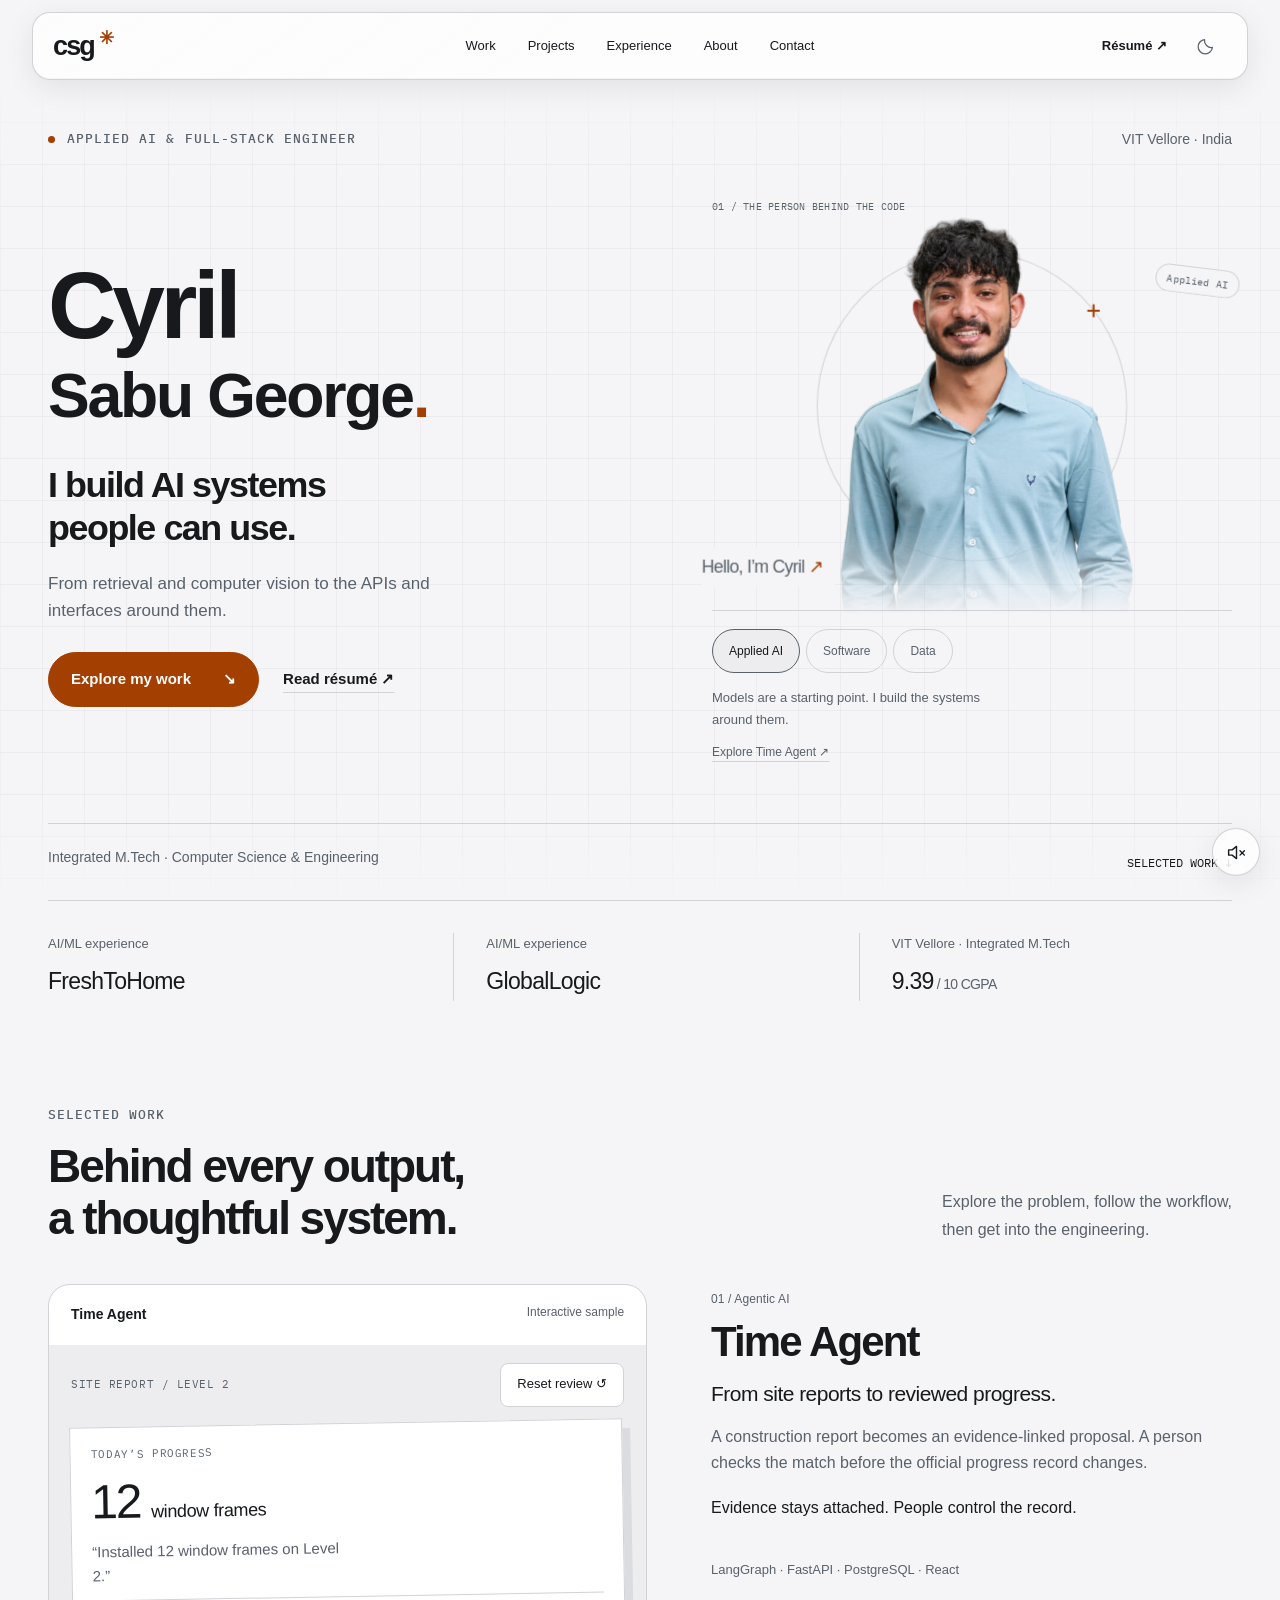
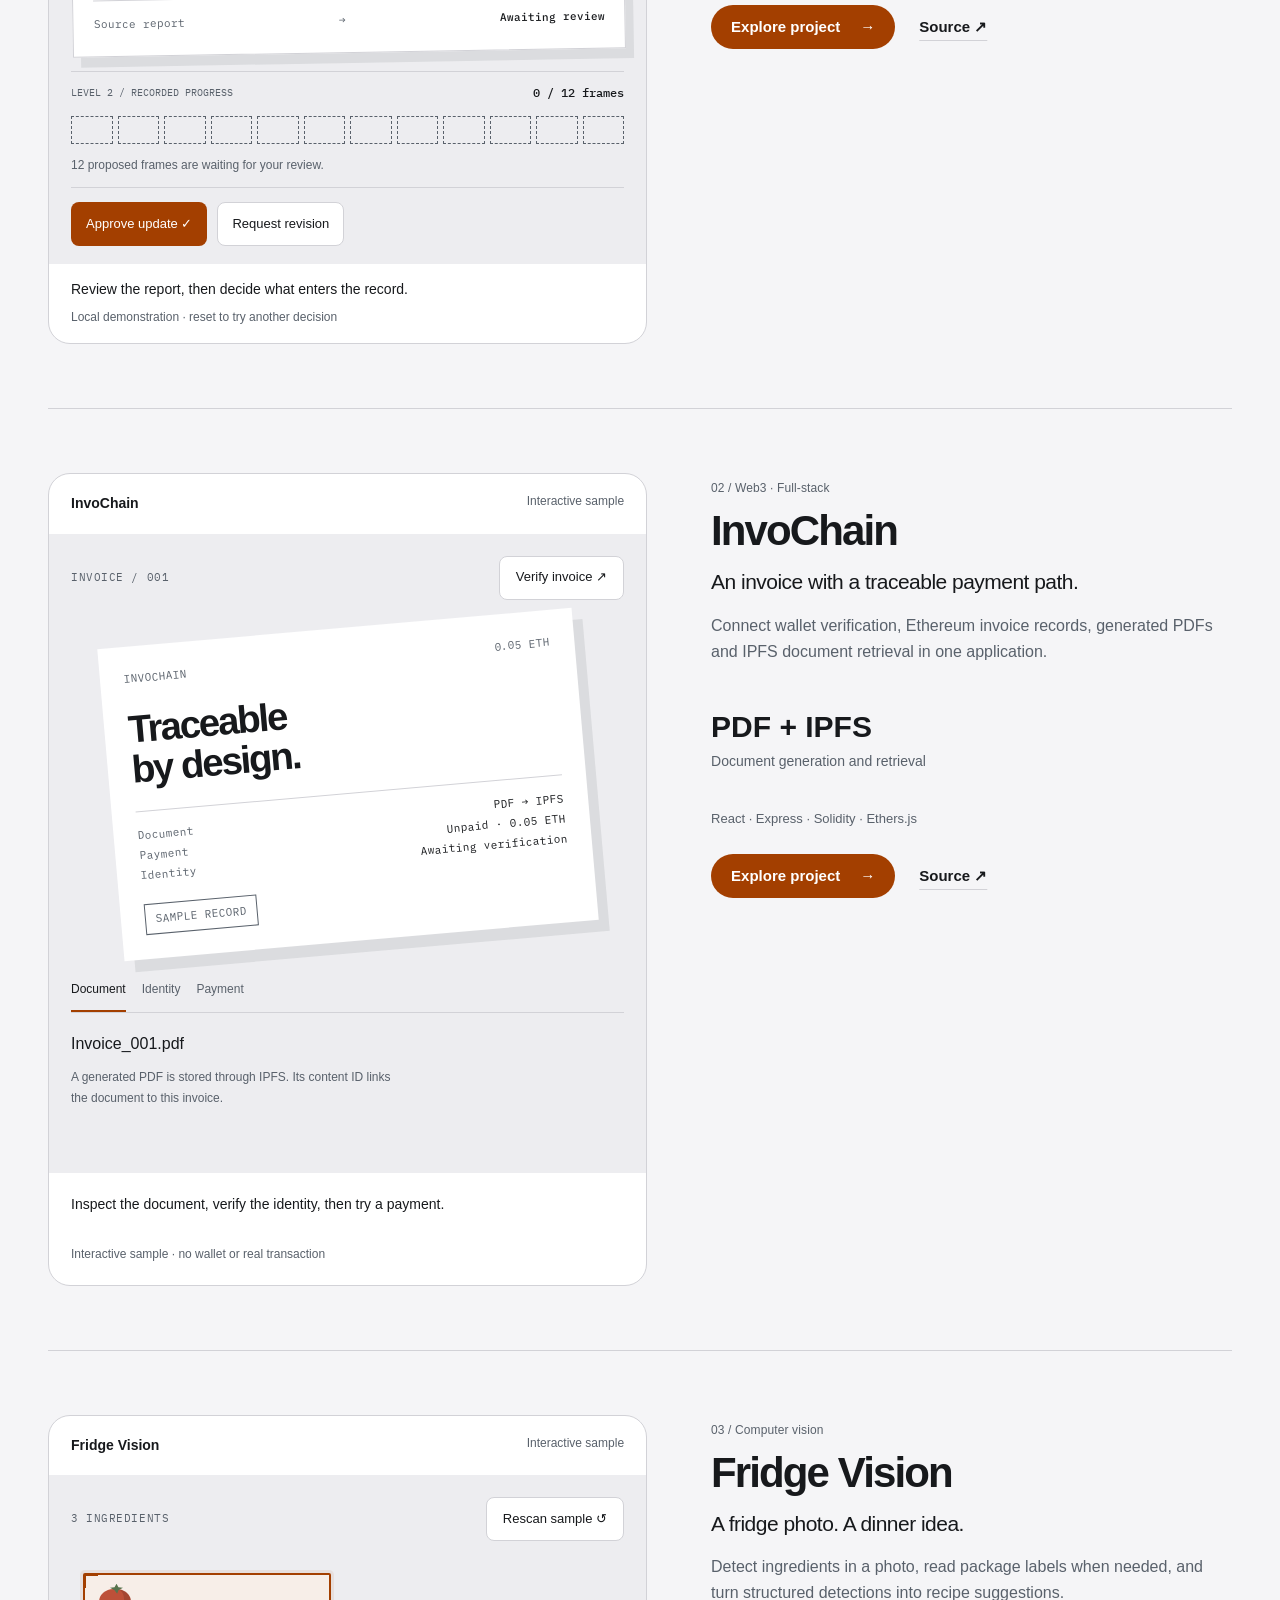
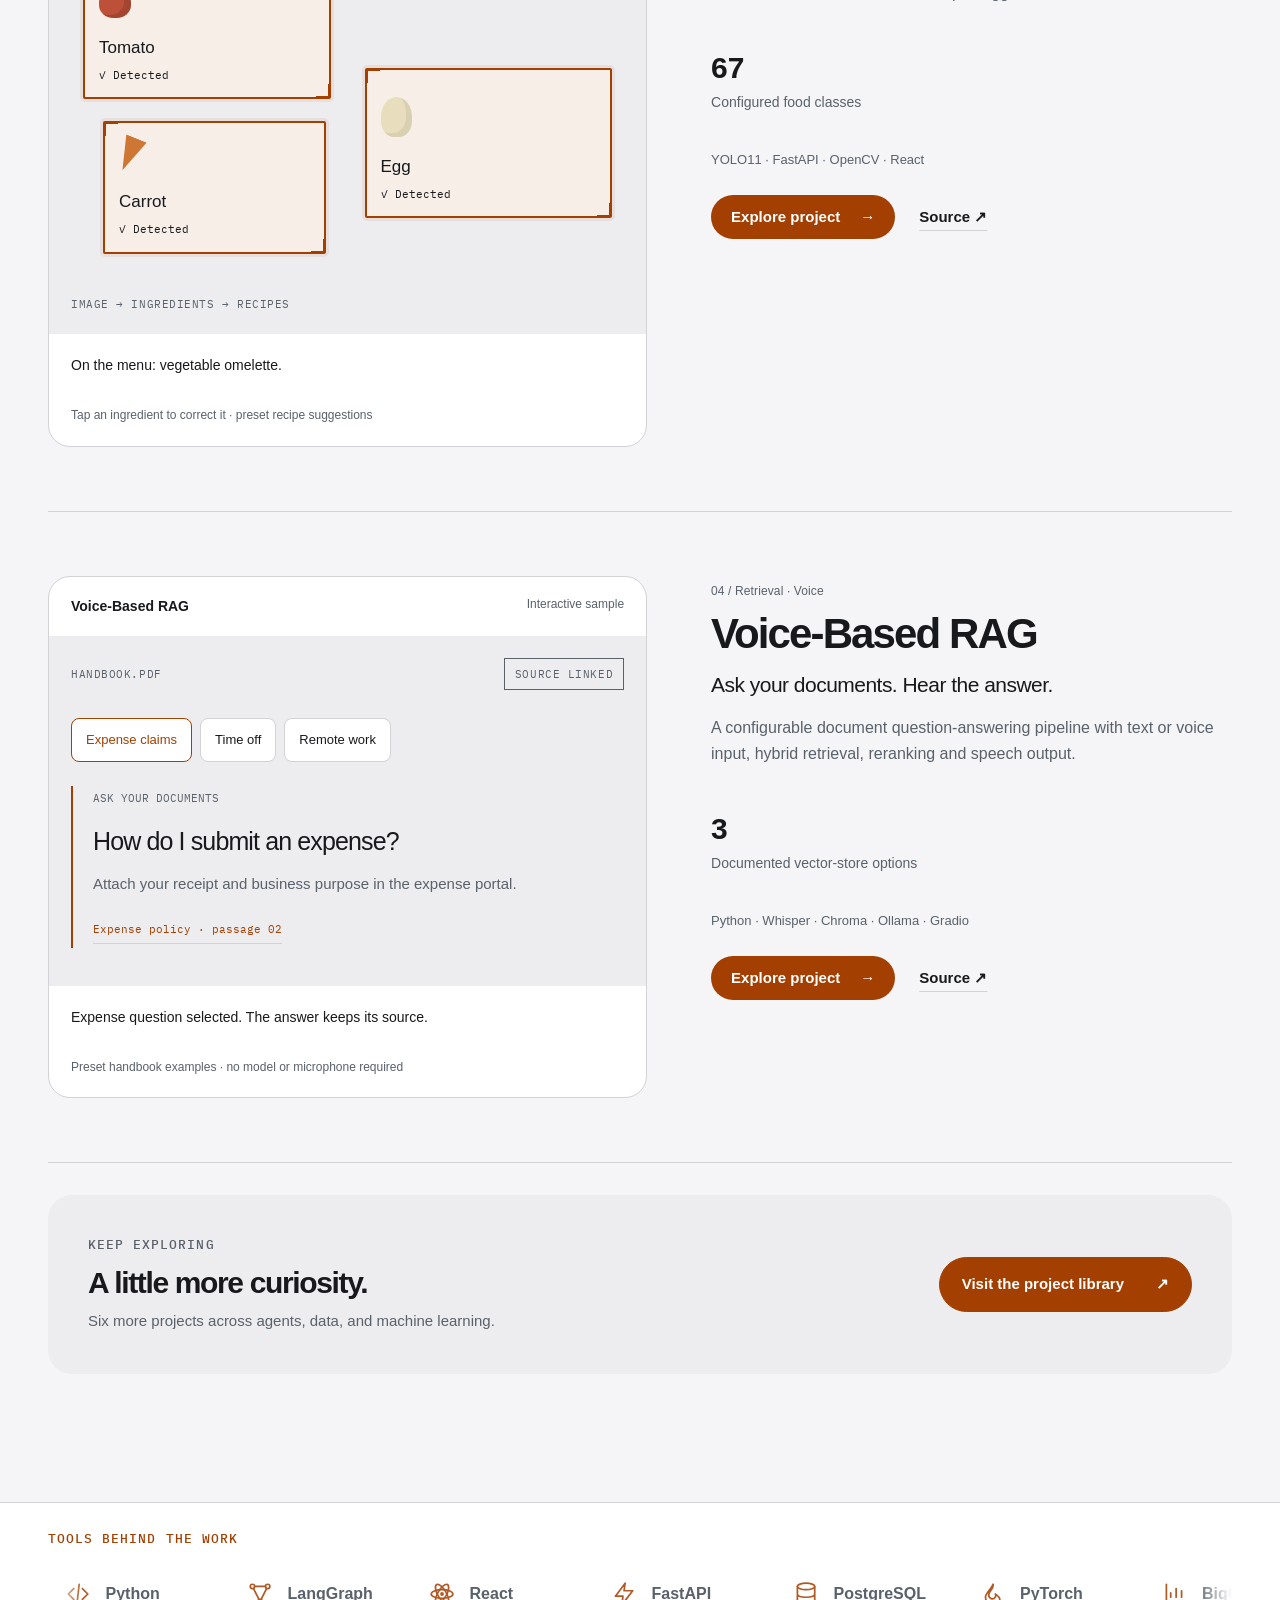
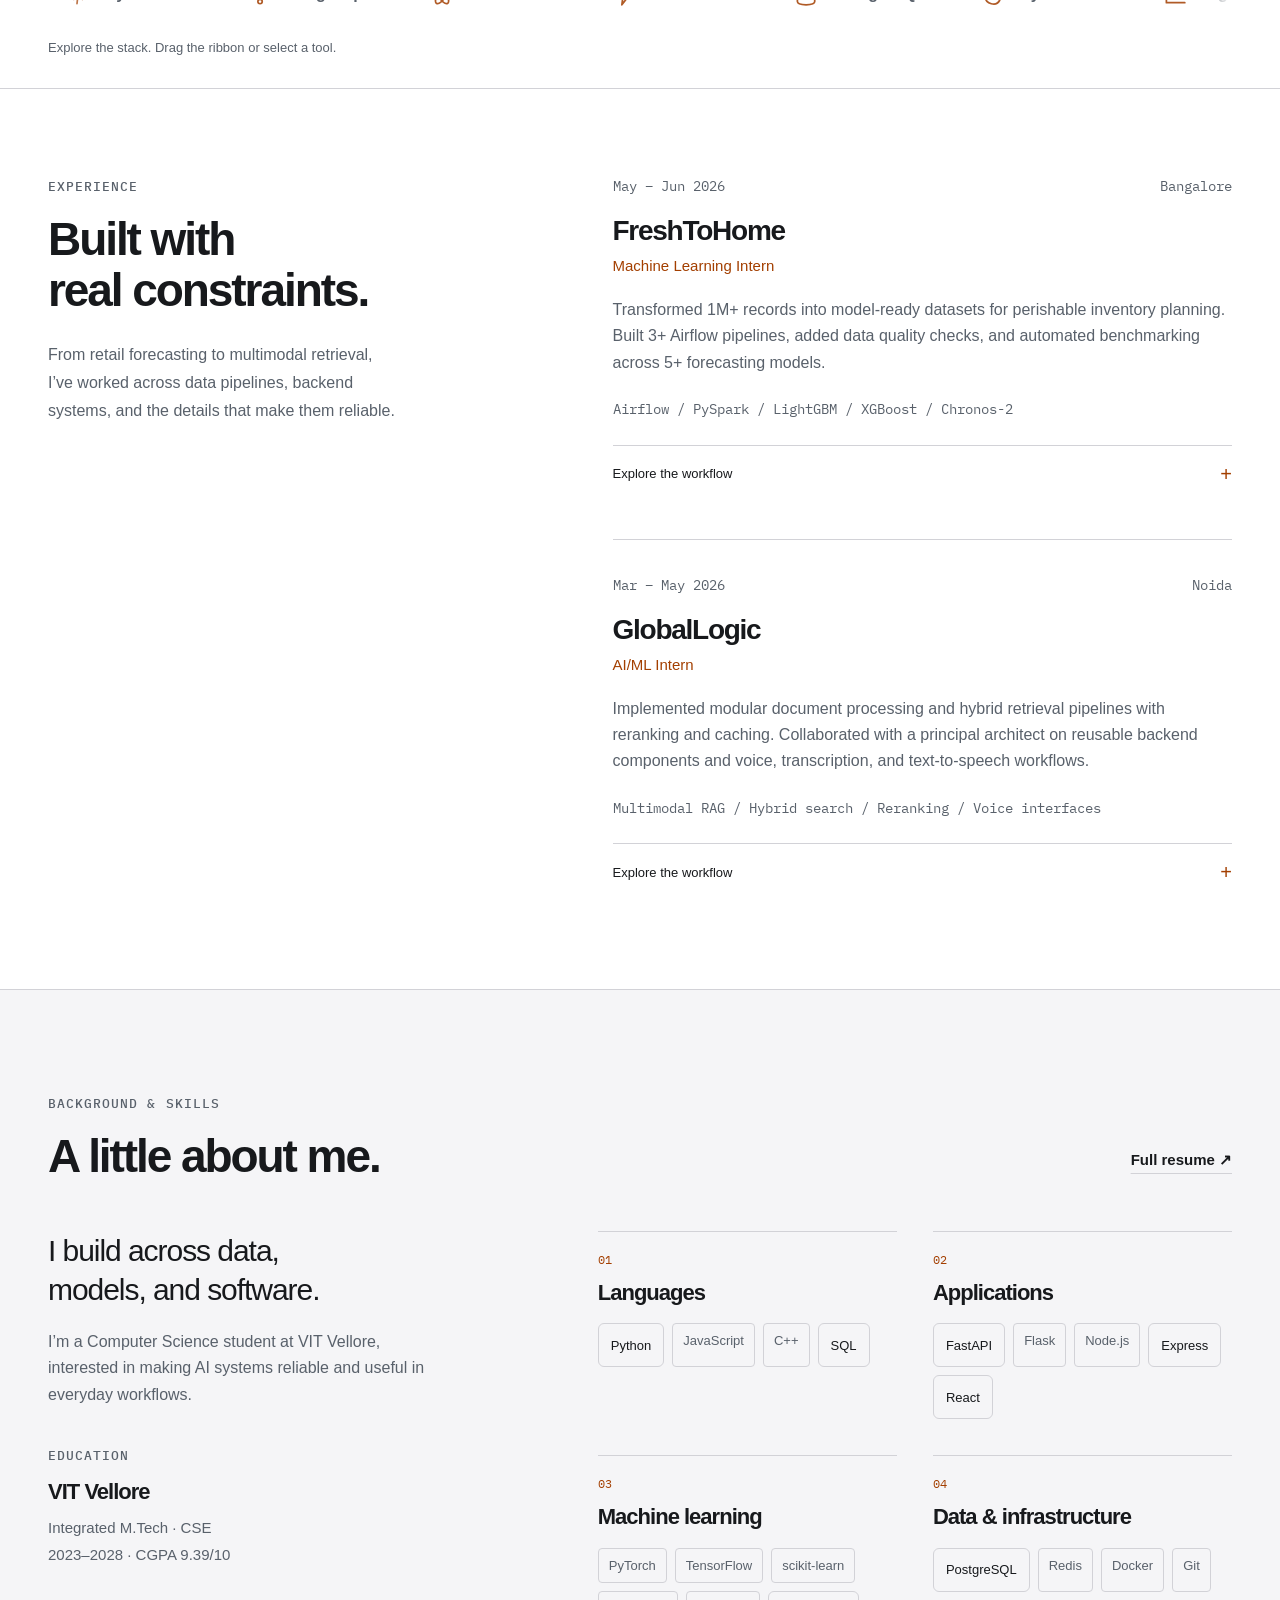
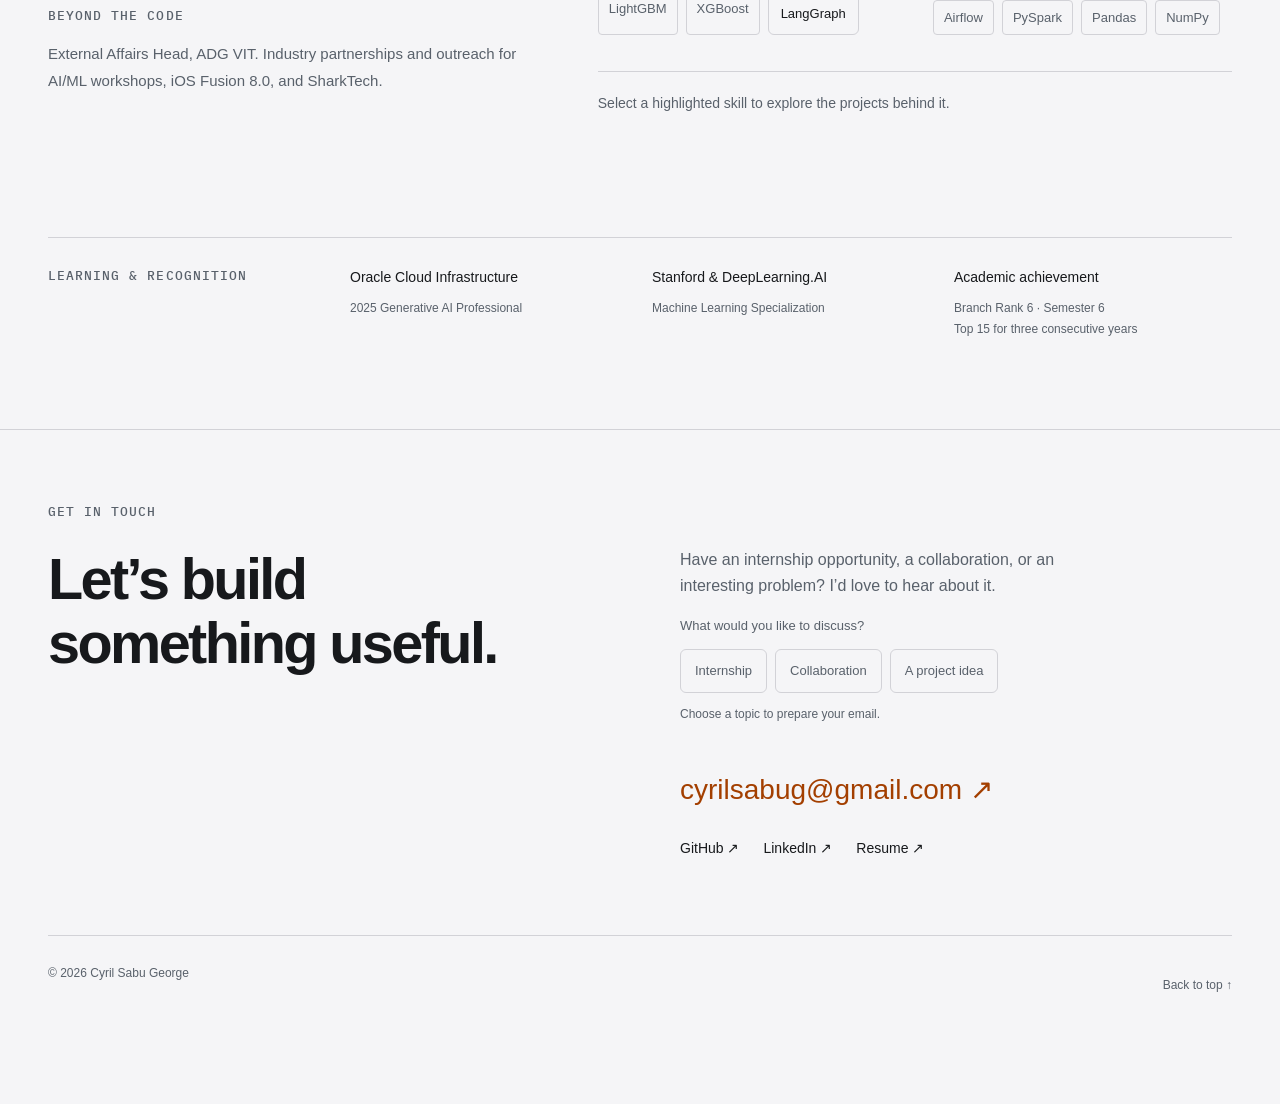
==== commit bbdecd90: "Polish mobile controls and add direct theme toggle with paint transition" ====
--- a/index.html
+++ b/index.html
@@ -1,5 +1,5 @@
 <!DOCTYPE html>
-<html lang="en"><head><meta charset="UTF-8"><meta name="viewport" content="width=device-width, initial-scale=1"><meta name="theme-color" content="#111214"><title>Cyril Sabu George — Applied AI &amp; Full-Stack Engineer</title><meta name="description" content="Applied AI, retrieval, computer vision and the software around them. Explore Cyril’s projects through interactive workflow examples and documented results."><link rel="icon" href="assets/favicon.svg" type="image/svg+xml"><link rel="preconnect" href="https://fonts.googleapis.com"><link rel="preconnect" href="https://fonts.gstatic.com" crossorigin><link href="https://fonts.googleapis.com/css2?family=Manrope:wght@400;500;600;700;800&family=IBM+Plex+Mono:wght@400;500&display=swap" rel="stylesheet"><link rel="stylesheet" href="portfolio-motion.css?v=20261108-polish"><link rel="stylesheet" href="project-studies.css?v=20261108-polish"><script src="portfolio-icons.js?v=20261108-icons" defer></script><script src="portfolio-motion.js?v=20261108-polish" defer></script><script src="portfolio-playgrounds.js?v=20261108-polish" defer></script><link rel="stylesheet" href="portfolio-fluid.css?v=20261108-refine"><script src="portfolio-fluid.js?v=20261108-refine" defer></script><script src="portfolio-audio.js?v=20261108-compact" defer></script><link rel="stylesheet" href="project-previews.css?v=20261108-portrait-depth"><script src="project-previews.js?v=20261108-interactions-v2" defer></script><script src="site-interactions.js?v=20261108-motion-v3s-v2" defer></script><script src="project-labs.js?v=20261108-interactions-v2" defer></script><link rel="stylesheet" href="hero-effects.css?v=20261108-full-v4"><script src="hero-effects.js?v=20261108-full-v3" defer></script></head>
+<html lang="en"><head><meta charset="UTF-8"><meta name="viewport" content="width=device-width, initial-scale=1"><meta name="theme-color" content="#111214"><title>Cyril Sabu George — Applied AI &amp; Full-Stack Engineer</title><meta name="description" content="Applied AI, retrieval, computer vision and the software around them. Explore Cyril’s projects through interactive workflow examples and documented results."><link rel="icon" href="assets/favicon.svg" type="image/svg+xml"><link rel="preconnect" href="https://fonts.googleapis.com"><link rel="preconnect" href="https://fonts.gstatic.com" crossorigin><link href="https://fonts.googleapis.com/css2?family=Manrope:wght@400;500;600;700;800&family=IBM+Plex+Mono:wght@400;500&display=swap" rel="stylesheet"><link rel="stylesheet" href="portfolio-motion.css?v=20261112-paint-final"><link rel="stylesheet" href="project-studies.css?v=20261108-polish"><script src="portfolio-icons.js?v=20261108-icons" defer></script><script src="portfolio-motion.js?v=20261112-direct-toggle" defer></script><script src="portfolio-playgrounds.js?v=20261108-polish" defer></script><link rel="stylesheet" href="portfolio-fluid.css?v=20261108-refine"><script src="portfolio-fluid.js?v=20261108-refine" defer></script><script src="portfolio-audio.js?v=20261108-compact" defer></script><link rel="stylesheet" href="project-previews.css?v=20261112-direct-toggle"><script src="project-previews.js?v=20261108-interactions-v2" defer></script><script src="site-interactions.js?v=20261112-direct-toggle" defer></script><script src="project-labs.js?v=20261108-interactions-v2" defer></script><link rel="stylesheet" href="hero-effects.css?v=20261108-full-v4"><script src="hero-effects.js?v=20261108-full-v3" defer></script></head>
 <body><a class="skip-link" href="#main">Skip to content</a><header class="header wrap"><a class="brand" href="#top" aria-label="Cyril Sabu George home">csg<span aria-hidden="true">✳</span></a><nav aria-label="Primary navigation"><a href="#work">Work</a><a class="secondary-nav" href="projects.html">Projects</a><a class="secondary-nav" href="#experience">Experience</a><a class="secondary-nav" href="#about">About</a><a class="secondary-nav" href="#contact">Contact</a></nav><div class="header-actions"><a class="header-resume" href="assets/Cyril_Sabu_George_Resume.pdf" target="_blank" rel="noreferrer">Résumé ↗</a><label class="theme-control"><span class="sr-only">Color appearance</span><select name="appearance" aria-label="Color appearance"><option value="dark">Dark</option><option value="light">Light</option><option value="system">System</option></select></label><details class="mobile-menu"><summary>Menu</summary><nav aria-label="Additional navigation"><a href="projects.html">Project library</a><a href="#experience">Experience</a><a href="#about">About</a><a href="#contact">Contact</a></nav></details></div></header><main id="main"><section class="hero wrap" id="top"><canvas class="hero-ripple" aria-hidden="true"></canvas><div class="hero-top"><p class="eyebrow"><span class="accent-dot" aria-hidden="true"></span> Applied AI & Full-Stack Engineer</p><p class="location">VIT Vellore · India</p></div><div class="hero-grid"><div class="hero-copy"><h1>Cyril <span>Sabu George<span class="name-period">.</span></span></h1><p class="hero-statement">I build AI systems <br>people can use.</p><p class="hero-description">From retrieval and computer vision to the APIs and interfaces around them.</p><div class="actions"><a class="button" href="#work">Explore my work <span aria-hidden="true">↘</span></a><a class="resume-link" href="assets/Cyril_Sabu_George_Resume.pdf" target="_blank" rel="noreferrer">Read résumé ↗</a></div></div><div class="hero-demo hero-portrait" data-portrait>
 <div class="portrait-stage"><span class="portrait-coordinate">01 / THE PERSON BEHIND THE CODE</span><div class="portrait-depth"><div class="portrait-orbit" aria-hidden="true"></div><img src="assets/cyril-cutout.png" width="1086" height="1448" fetchpriority="high" decoding="async" alt="Cyril Sabu George smiling in a light blue shirt"><span class="portrait-signature">Hello, I’m Cyril <span aria-hidden="true">↗</span></span><span class="portrait-specialty" data-portrait-label>Applied AI</span></div></div>
 <div class="portrait-interests" aria-label="Explore my interests"><button type="button" data-interest="0" aria-pressed="true">Applied AI</button><button type="button" data-interest="1" aria-pressed="false">Software</button><button type="button" data-interest="2" aria-pressed="false">Data</button></div>
--- a/portfolio-motion.css
+++ b/portfolio-motion.css
@@ -49,3 +49,13 @@
 .hero-demo .demo-caption .eyebrow{font:500 11px/1.5 var(--sans);letter-spacing:.08em;color:var(--muted)}
 .hero-review{padding:24px}.quick-source{margin-top:20px}.hero-review blockquote{margin:10px 0 18px}.quick-proposal{padding-block:14px}.quick-result{margin-block:14px}.hero-grid{align-items:center}.hero-demo .demo-caption{margin-bottom:14px}
 @media(max-width:540px){.hero-review{padding:22px 20px}.hero-demo .demo-caption .eyebrow{font-size:10px}}
+
+/* Match the snapshot lifetime to the reveal; suppress the default crossfade. */
+html[data-theme-transition]::view-transition-group(root){animation-duration:1700ms}
+html[data-theme-transition]::view-transition-old(root),html[data-theme-transition]::view-transition-new(root){animation:none;mix-blend-mode:normal}
+html[data-theme-transition]::view-transition-old(root){z-index:1}
+html[data-theme-transition]::view-transition-new(root){z-index:2;will-change:clip-path}
+html[data-theme-transition] *,html[data-theme-transition] *::before,html[data-theme-transition] *::after{animation-play-state:paused!important}
+@media(max-width:850px){
+  .mobile-menu summary{background:var(--surface);border:1px solid var(--line);border-radius:999px;padding-inline:14px;color:var(--ink)}
+}
--- a/portfolio-fluid.css
+++ b/portfolio-fluid.css
@@ -3,7 +3,7 @@
 @media(prefers-color-scheme:light){:root[data-theme=system]{--glass:rgba(255,255,255,.86)}}
 html{scroll-padding-top:120px}
 .header{position:sticky;top:12px;z-index:40;width:calc(100% - 32px);min-height:72px;padding-inline:28px;background:var(--surface);background:var(--glass);border:1px solid var(--line);border-radius:24px;box-shadow:0 8px 32px #00000012,inset 0 1px 0 #ffffff0b;-webkit-backdrop-filter:blur(24px) saturate(1.3);backdrop-filter:blur(24px) saturate(1.3);margin-top:12px}
-.mobile-menu nav{background:var(--glass);-webkit-backdrop-filter:blur(24px);backdrop-filter:blur(24px);border-radius:18px}
+.mobile-menu nav{background:var(--surface);-webkit-backdrop-filter:blur(24px);backdrop-filter:blur(24px);border-radius:18px}
 button,a.button,.header a,.text-link,.resume-link{transform-origin:center;will-change:auto}
 button:active:not(:disabled),a.button:active{filter:brightness(.94)}
 .tool-heading{display:flex;justify-content:space-between;align-items:center;gap:20px;margin-bottom:20px}
--- a/project-previews.css
+++ b/project-previews.css
@@ -206,3 +206,18 @@
   .library-page .project-filter-options > button{padding-inline:10px;font-size:12px}
   .library-page .has-project-lab{padding-top:20px}
 }
+
+/* Solid mobile controls stay legible over the page in either appearance. */
+@media(max-width:850px){
+  .appearance-picker>summary{background:var(--surface);border:1px solid var(--line);color:var(--ink)}
+  .appearance-picker>summary:hover,.appearance-picker[open]>summary{background:var(--soft)}
+  .appearance-options,.mobile-menu nav{background:var(--surface);-webkit-backdrop-filter:none;backdrop-filter:none}
+}
+
+/* One-tap appearance control; the icon describes the next appearance. */
+.appearance-toggle{flex:none;width:44px;height:44px;display:grid;place-items:center;padding:0;border:1px solid transparent;border-radius:50%;background:transparent;color:var(--muted);cursor:pointer;transition:background .18s,color .18s}
+.appearance-toggle .ui-icon{width:19px;height:19px}
+.appearance-toggle:hover{background:var(--soft);color:var(--ink)}
+.appearance-toggle:focus-visible{outline:2px solid var(--accent);outline-offset:3px}
+@media(max-width:850px){.appearance-toggle{background:var(--surface);border-color:var(--line);color:var(--ink)}}
+@media(prefers-reduced-motion:reduce){.appearance-toggle{transition:none}}
